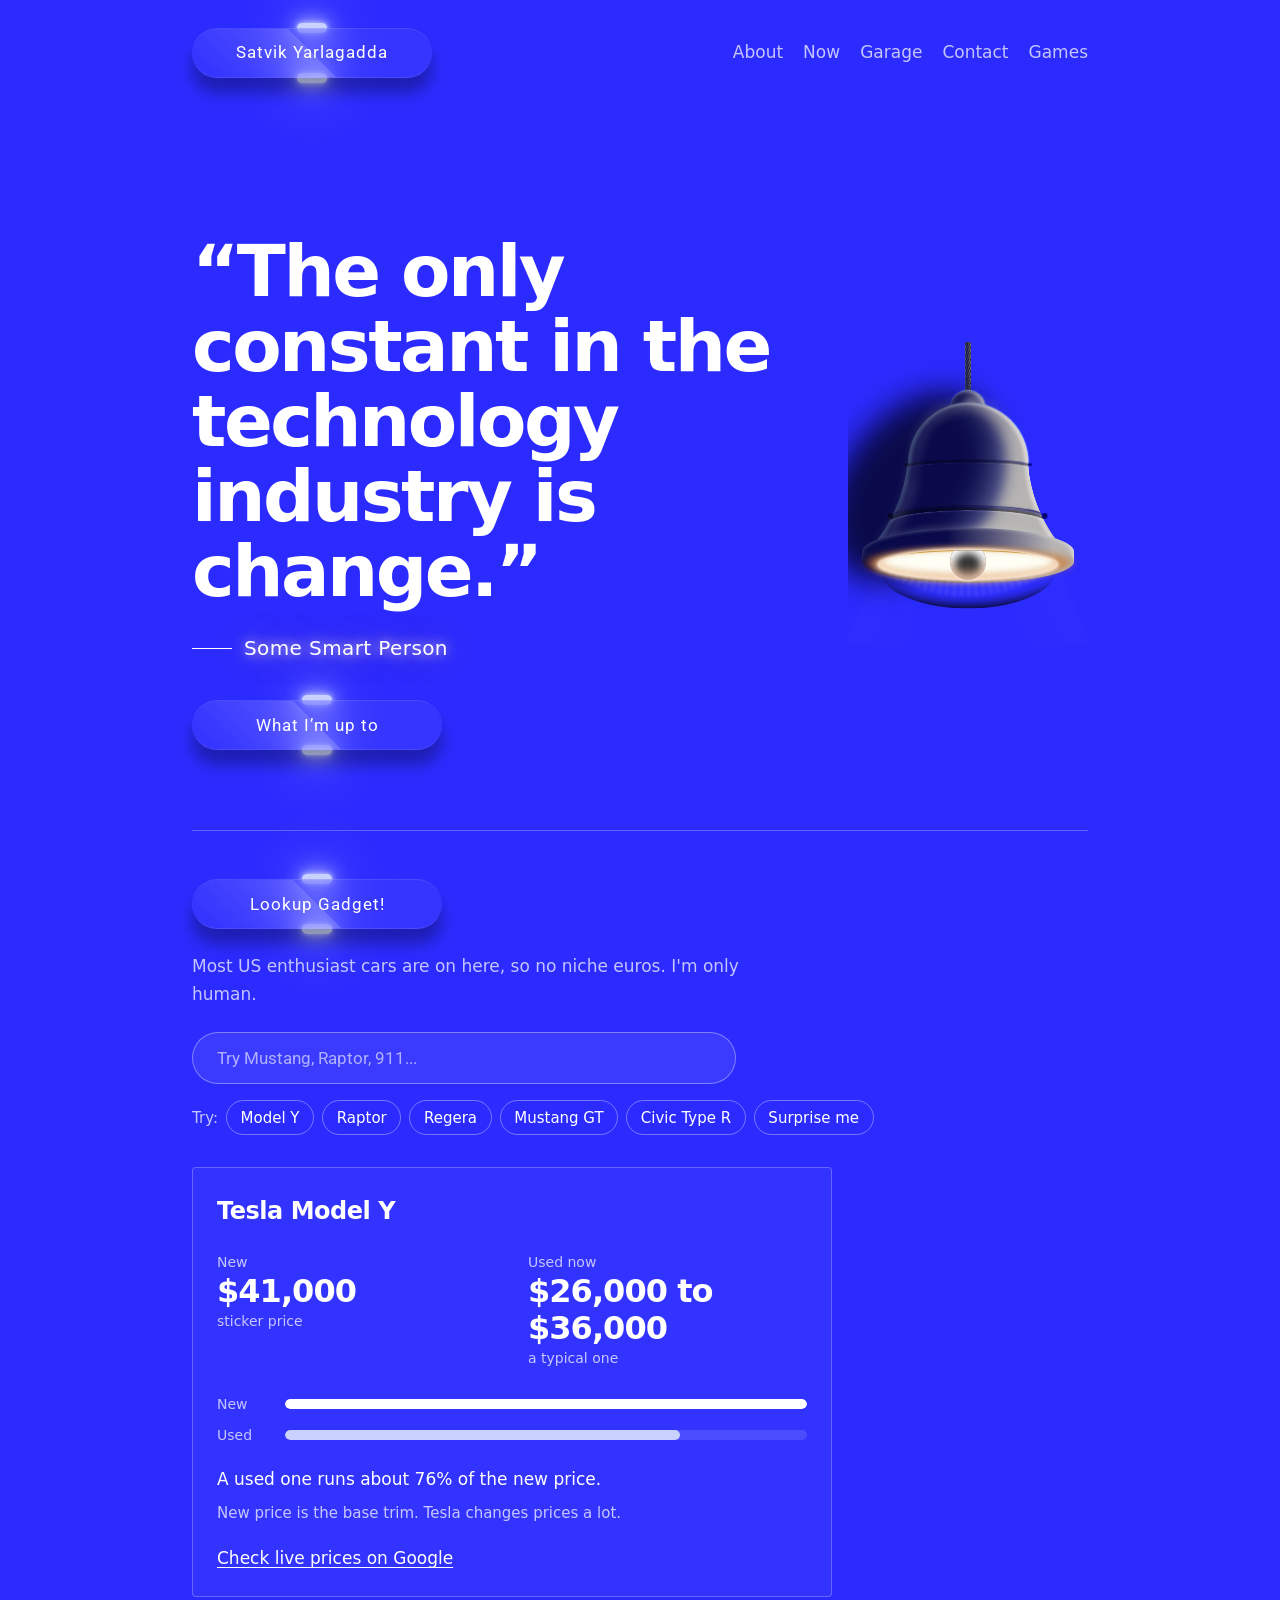
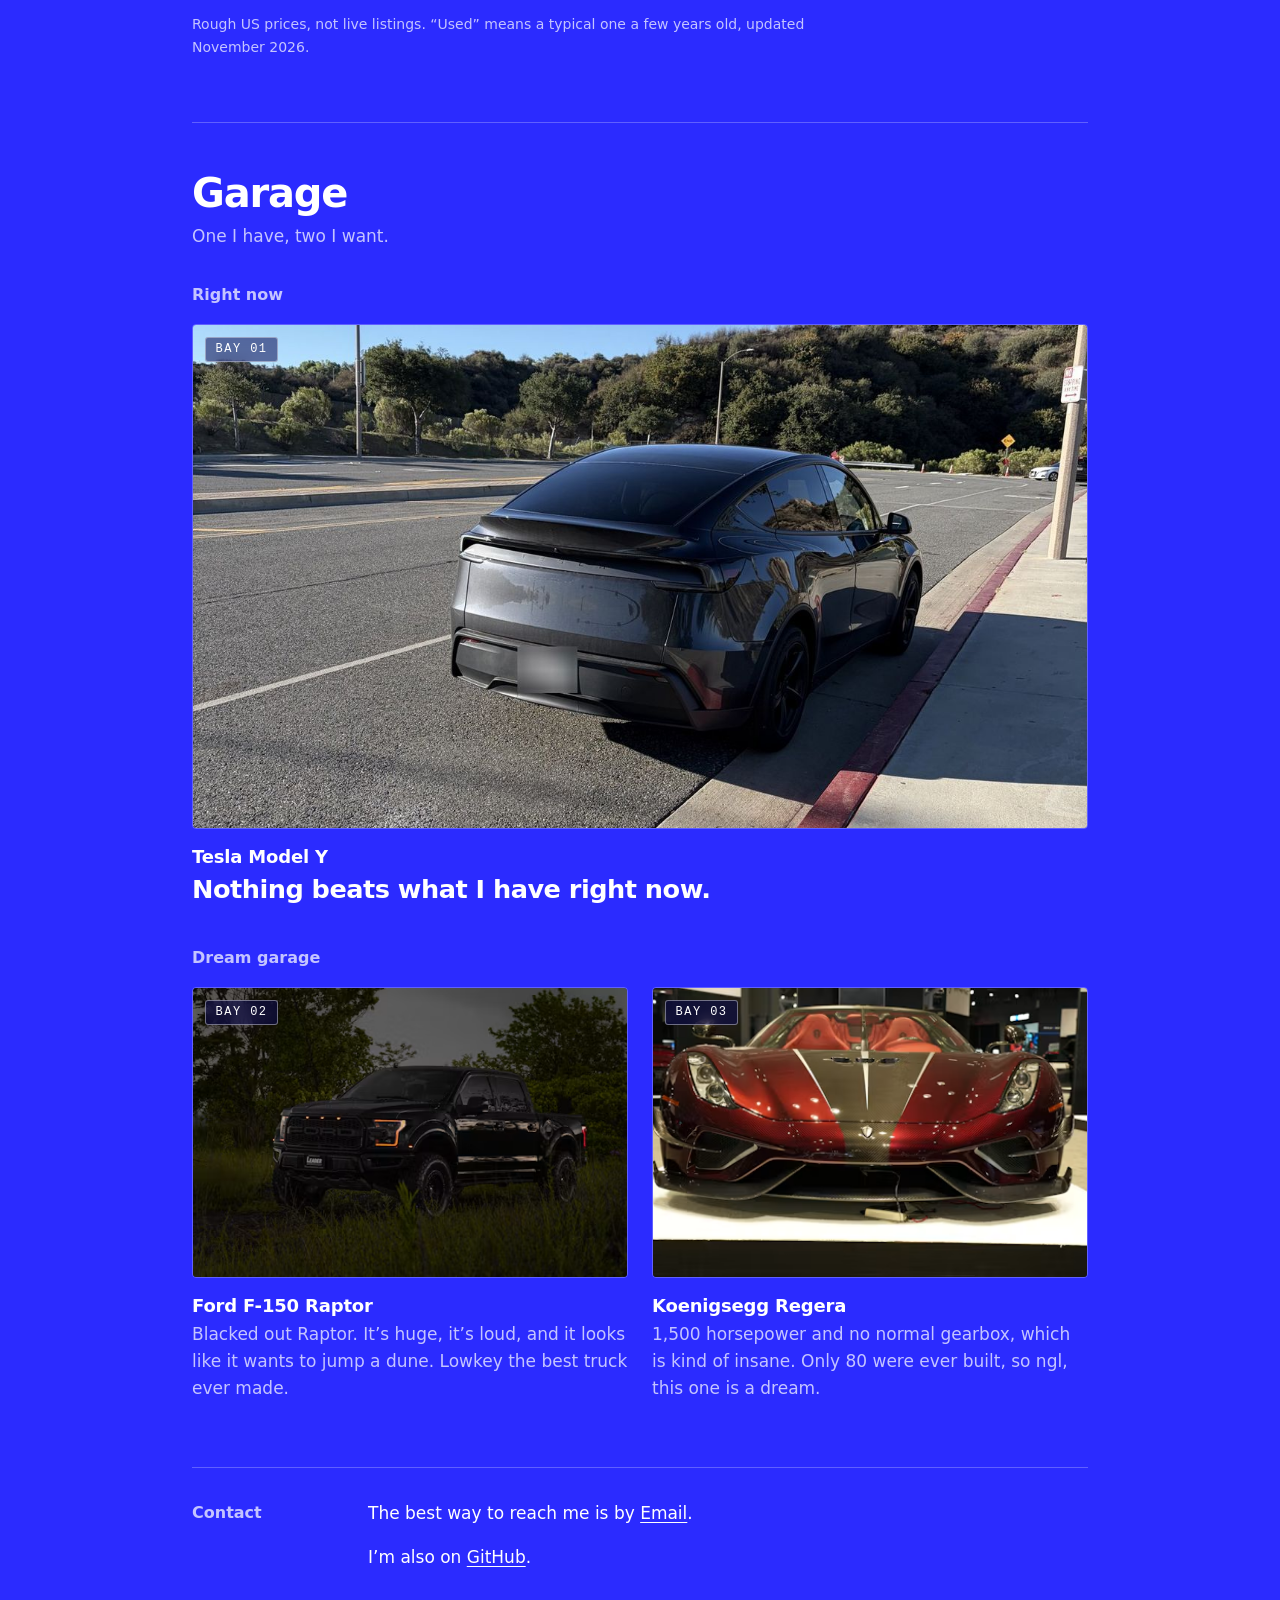
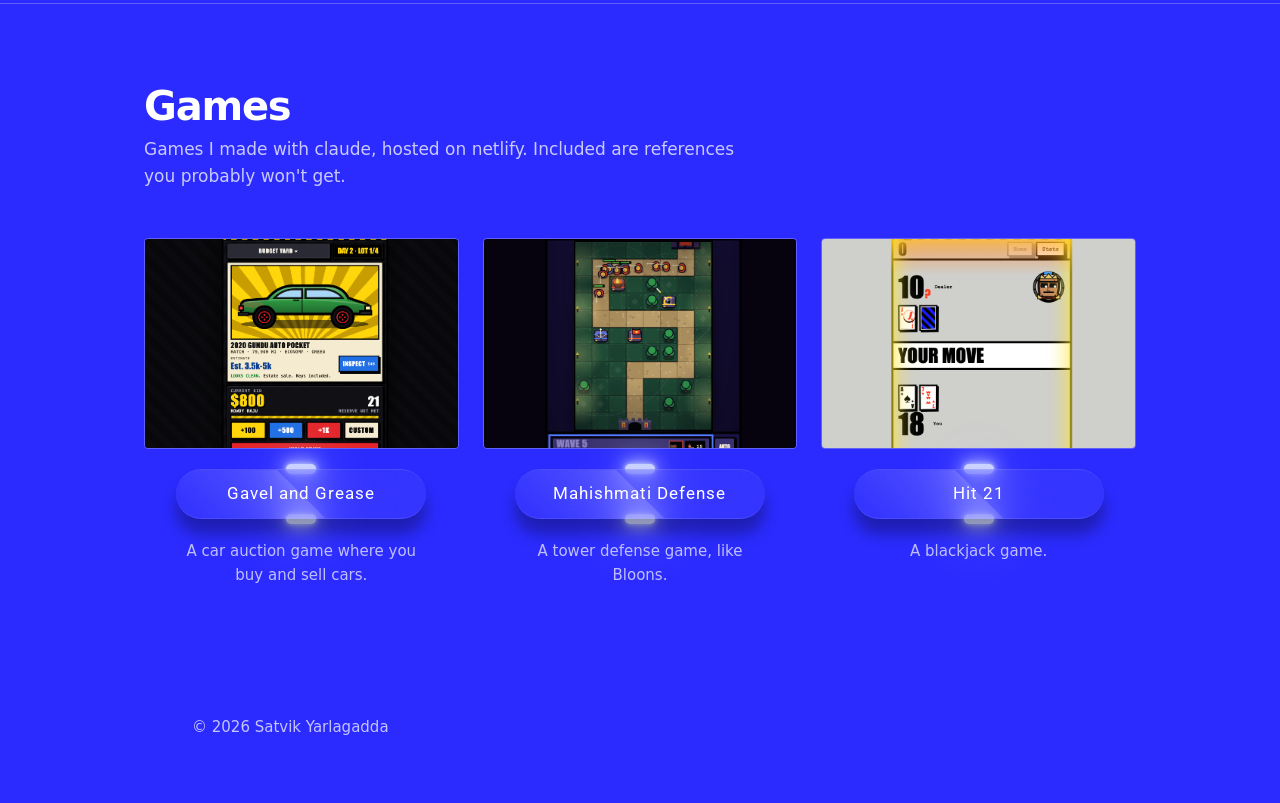
==== index.html @ c3a087cf "fix garage not showing in about page" ====
<!DOCTYPE html>
<html lang="en">
<head>
     <meta charset="UTF-8">
  <meta name="viewport" content="width=device-width, initial-scale=1">
  <meta name="theme-color" content="#2b2bff">
  <title>Satvik Yarlagadda | Games, cars, and websites</title>
  <meta name="description" content="Games, cars, and websites by Satvik Yarlagadda.">
  <link rel="canonical" href="https://saisatvik.com/">

  <link rel="icon" href="favicon.svg" type="image/svg+xml">
  <link rel="icon" href="favicon-32.png" sizes="32x32" type="image/png">
  <link rel="apple-touch-icon" href="apple-touch-icon.png">

  <meta property="og:type" content="website">
  <meta property="og:title" content="Satvik Yarlagadda">
  <meta property="og:description" content="Games, cars, and websites by Satvik Yarlagadda.">
  <meta property="og:url" content="https://saisatvik.com/">
  <meta property="og:image" content="https://saisatvik.com/og-image.png">
  <meta property="og:image:width" content="1200">
  <meta property="og:image:height" content="630">
  <meta property="og:image:alt" content="Satvik Yarlagadda. Games, cars, and websites.">
  <meta name="twitter:card" content="summary_large_image">

  <script type="application/ld+json">
  {
    "@context": "https://schema.org",
    "@type": "Person",
    "name": "Satvik Yarlagadda",
    "url": "https://saisatvik.com/",
    "sameAs": ["https://github.com/bro1557"]
  }
  </script>

  <link rel="preconnect" href="https://fonts.googleapis.com">
  <link rel="preconnect" href="https://fonts.gstatic.com" crossorigin>
  <link href="https://fonts.googleapis.com/css2?family=Roboto:wght@400&display=swap" rel="stylesheet">
  <link rel="stylesheet" href="style.css">
</head>
<body>

  <header class="top">
    <div class="btn">
      <a href="index.html">Satvik Yarlagadda</a>
    </div>
        <nav>
      <a href="about.html">About</a>
      <a href="now.html">Now</a>
      <a href="#garage">Garage</a>
      <a href="#contact">Contact</a>
      <a href="#games">Games</a>
    </nav>
  </header>

  <main>
    <section class="intro lit">
      <div class="quote">
        <h1>“The only constant in the technology industry is change.”</h1>
        <p class="by">Some Smart Person</p>
        <div class="btn"><a href="now.html">What I’m up to</a></div>
      </div>

      <div class="lamp" role="button" tabindex="0" aria-pressed="true" aria-label="Lamp. Press to turn the light on or off." title="Tap the light">
        <div class="bell-container">
          <div class="rope"></div>
          <div class="bell-top"></div>

          <div class="bell-base"></div>
          <div class="bell-base"></div>
          <div class="shadow-l1"></div>
          <div class="shadow-l2"></div>
          <div class="left-glow"></div>
          <div class="left-glow2"></div>
          <div class="r-glow"></div>
          <div class="r-glow2"></div>
          <div class="mid-ring"></div>
          <div class="mid-ring small"></div>

          <div class="glow"></div>
          <div class="glow2"></div>

          <div class="bell-buff-t"></div>
          <div class="bell-buff"></div>

          <div class="bell-btm"></div>
          <div class="bell-btm2"></div>

          <div class="bell-ring-container">
            <div class="bell-ring"></div>
            <div class="bell-rays"></div>
          </div>

          <div class="volumetric">
            <div class="vl"></div>
            <div class="vr"></div>
          </div>
        </div>
      </div>
    </section>

    <section id="price-check" class="tool">
      <div class="btn"><a>Lookup Gadget!</a></div>
      <p class="tool-lead">Most US enthusiast cars are on here, so no niche euros. I'm only human.</p>

      <div class="finder">
        <label class="sr-only" for="car-input">Search for a car</label>
        <input id="car-input" type="text" role="combobox" aria-expanded="false" aria-controls="car-list" aria-autocomplete="list" autocomplete="off" spellcheck="false" placeholder="Try Mustang, Raptor, 911...">
        <ul id="car-list" class="suggest" role="listbox" hidden></ul>
      </div>

      <div class="chips">
        <span>Try:</span>
        <button type="button" data-car="Tesla Model Y">Model Y</button>
        <button type="button" data-car="Ford F-150 Raptor">Raptor</button>
        <button type="button" data-car="Koenigsegg Regera">Regera</button>
        <button type="button" data-car="Ford Mustang GT">Mustang GT</button>
        <button type="button" data-car="Honda Civic Type R">Civic Type R</button>
        <button type="button" id="random">Surprise me</button>
      </div>

      <div id="car-result" class="result" aria-live="polite"></div>
      <p class="fine">Rough US prices, not live listings. “Used” means a typical one a few years old, updated November 2026.</p>
    </section>

    <section id="garage" class="garage">
      <h2>Garage</h2>
      <p class="lead">One I have, two I want.</p>

      <h3>Right now</h3>
      <figure class="bay hero">
        <a class="pic" href="https://www.google.com/search?q=Tesla+Model+Y" target="_blank" rel="noopener">
          <img src="images/model-y.jpg" alt="Dark gray Tesla Model Y parked on a quiet street, seen from the rear." loading="lazy">
          <span class="stall">Bay 01</span>
          <span class="look">Search it on Google</span>
        </a>
        <figcaption>
          <strong>Tesla Model Y</strong>
          <span>Nothing beats what I have right now.</span>
        </figcaption>
      </figure>

      <h3>Dream garage</h3>
      <div class="dream">
        <figure class="bay">
          <a class="pic" href="https://www.google.com/search?q=Ford+F-150+Raptor" target="_blank" rel="noopener">
            <img src="images/fr.avif" alt="Black Ford F-150 Raptor parked in a field at dusk." loading="lazy">
            <span class="stall">Bay 02</span>
            <span class="look">Search it on Google</span>
          </a>
          <figcaption>
            <strong>Ford F-150 Raptor</strong>
            <span>Blacked out Raptor. It’s huge, it’s loud, and it looks like it wants to jump a dune. Lowkey the best truck ever made.</span>
          </figcaption>
        </figure>

        <figure class="bay">
          <a class="pic" href="https://www.google.com/search?q=Koenigsegg+Regera" target="_blank" rel="noopener">
            <img src="images/kr.avif" alt="Red carbon fiber Koenigsegg Regera on a display stand." loading="lazy">
            <span class="stall">Bay 03</span>
            <span class="look">Search it on Google</span>
          </a>
          <figcaption>
            <strong>Koenigsegg Regera</strong>
            <span>1,500 horsepower and no normal gearbox, which is kind of insane. Only 80 were ever built, so ngl, this one is a dream.</span>
          </figcaption>
        </figure>
      </div>
    </section>

    <section id="contact" class="row">
      <h2>Contact</h2>
      <div class="body">
        <p>The best way to reach me is by <a href="mailto:y.saisatvik@gmail.com">Email</a>.</p>
        <p>I’m also on <a href="https://github.com/bro1557">GitHub</a>.</p>
      </div>
    </section>
  </main>

  <section id="games" class="games">
    <div class="games-inner">
      <h2>Games</h2>
      <p class="lead">Games I made with claude, hosted on netlify. Included are references you probably won't get.</p>

            <div class="game-links">
        <div class="game">
          <a class="shot" href="https://gavelandgrease.netlify.app" target="_blank" rel="noopener" tabindex="-1" aria-hidden="true">
            <img src="images/gavel.jpg" alt="" loading="lazy">
          </a>
          <div class="btn">
            <a href="https://gavelandgrease.netlify.app" target="_blank" rel="noopener">Gavel and Grease</a>
          </div>
          <p>A car auction game where you buy and sell cars.</p>
        </div>

        <div class="game">
          <a class="shot" href="https://mahishmati.netlify.app" target="_blank" rel="noopener" tabindex="-1" aria-hidden="true">
            <img src="images/mahishmati.jpg" alt="" loading="lazy">
          </a>
          <div class="btn">
            <a href="https://mahishmati.netlify.app" target="_blank" rel="noopener">Mahishmati Defense</a>
          </div>
          <p>A tower defense game, like Bloons.</p>
        </div>

        <div class="game">
          <a class="shot" href="https://hit21.netlify.app" target="_blank" rel="noopener" tabindex="-1" aria-hidden="true">
            <img src="images/hit21.jpg" alt="" loading="lazy">
          </a>
          <div class="btn">
            <a href="https://hit21.netlify.app" target="_blank" rel="noopener">Hit 21</a>
          </div>
          <p>A blackjack game.</p>
        </div>
      </div>
            </div>

  </section>

  <footer>
    <p>© 2026 Satvik Yarlagadda</p>
  </footer>

  <script src="script.js" defer></script>
</body>
</html>
---- style.css ----
:root {
  --bg: #2b2bff;
  --ink: #ffffff;
  --muted: rgba(255, 255, 255, 0.72);
  --rule: rgba(255, 255, 255, 0.25);
  --link: #ffffff;
  --glow: #c9d1ff;
  --measure: 62rem;
  --gutter: clamp(1.25rem, 5vw, 3rem);
}

*, *::before, *::after { box-sizing: border-box; }

html { scroll-behavior: smooth; }

body {
  margin: 0;
  background: var(--bg);
  color: var(--ink);
  font-family: system-ui, -apple-system, "Segoe UI", sans-serif;
  font-size: 1.0625rem;
  line-height: 1.6;
}

a {
  color: var(--link);
  text-decoration: underline;
  text-decoration-thickness: 1px;
  text-underline-offset: 0.2em;
}
a:hover { text-decoration-thickness: 3px; }
a:focus-visible {
  outline: 2px solid var(--link);
  outline-offset: 3px;
}

/* Layout: one column that sits left, not centered */
.top, main, footer {
  max-width: var(--measure);
  margin-inline: auto;
  padding-inline: var(--gutter);
}

/* Header */
.top {
  display: flex;
  justify-content: space-between;
  align-items: center;
  flex-wrap: wrap;
  gap: 1.5rem 1rem;
  padding-block: 1.75rem;
}
.top .btn { flex: none; width: 15rem; }
.top nav { display: flex; gap: 1.5rem; }
.top nav a { color: var(--muted); text-decoration: none; }
.top nav a:hover { color: var(--ink); text-decoration: underline; }
.top nav a[aria-current="page"] { color: var(--ink); }

/* Home headline */
.intro { padding-block: clamp(3rem, 12vw, 8rem) clamp(3rem, 8vw, 5rem); }
.intro h1 {
  margin: 0;
  max-width: 18ch;
  font-size: clamp(2.25rem, 7vw, 4.5rem);
  line-height: 1.04;
  letter-spacing: -0.035em;
  font-weight: 700;
}

/* Section titles sit in the left margin, content on the right */
.row {
  display: grid;
  grid-template-columns: 9rem 1fr;
  gap: 1rem 2rem;
  padding-block: 2rem;
  border-top: 1px solid var(--rule);
}
.row h2 {
  margin: 0;
  font-size: 1rem;
  font-weight: 600;
  color: var(--muted);
}
.body { max-width: 38rem; }
.body p { margin: 0 0 1em; }
.body p:last-child { margin-bottom: 0; }

/* About page */
.page { padding-block: clamp(2rem, 8vw, 5rem) 3rem; }
.page h1 {
  margin: 0 0 1.5rem;
  font-size: clamp(2rem, 5vw, 3rem);
  letter-spacing: -0.03em;
  line-height: 1.1;
}

/* Games section */
.games {
  border-top: 1px solid var(--rule);
  color: #fff;
  padding: clamp(3rem, 8vw, 5rem) var(--gutter);
}
.games-inner {
  max-width: var(--measure);
  margin-inline: auto;
}
.games h2 {
  margin: 0 0 0.5rem;
  font-size: clamp(1.75rem, 4vw, 2.5rem);
  line-height: 1.1;
  letter-spacing: -0.03em;
}
.games .lead {
  margin: 0 0 3rem;
  max-width: 38rem;
  color: rgba(255, 255, 255, 0.75);
}

.game-links {
  display: grid;
  grid-template-columns: repeat(auto-fit, minmax(min(15.5rem, 100%), 1fr));
  gap: 3rem 1.5rem;
}
.game {
  display: flex;
  flex-direction: column;
  align-items: center;
  gap: 1.25rem;
  text-align: center;
}
.game p {
  margin: 0;
  max-width: 16rem;
  font-size: 0.9375rem;
  color: rgba(255, 255, 255, 0.7);
}

/* Glass button */
.btn {
  position: relative;
  width: 100%;
  max-width: 250px;
  height: 50px;
}
.btn a {
  position: absolute;
  inset: 0;
  display: flex;
  justify-content: center;
  align-items: center;
  padding: 10px;
  background: rgba(255, 255, 255, 0.05);
  box-shadow: 0 15px 15px rgba(0, 0, 0, 0.3);
  border-top: 1px solid rgba(255, 255, 255, 0.1);
  border-bottom: 1px solid rgba(255, 255, 255, 0.1);
  border-radius: 30px;
  letter-spacing: 1px;
  text-decoration: none;
  overflow: hidden;
  color: #fff;
  font-family: "Roboto", system-ui, sans-serif;
  z-index: 1;
  transition: 0.5s;
  backdrop-filter: blur(15px);
  -webkit-backdrop-filter: blur(15px);
}
.btn:hover a,
.btn:focus-within a { letter-spacing: 3px; }

/* Shine that sweeps across */
.btn a::before {
  content: "";
  position: absolute;
  top: 0;
  left: 0;
  width: 50%;
  height: 100%;
  background: linear-gradient(to left, rgba(255, 255, 255, 0.15), transparent);
  transform: skewX(45deg) translate(0);
  transition: 0.5s;
}
.btn:hover a::before,
.btn:focus-within a::before { transform: skewX(45deg) translate(200px); }

/* Neon bars above and below */
.btn::before,
.btn::after {
  content: "";
  position: absolute;
  left: 50%;
  transform: translateX(-50%);
  width: 30px;
  height: 10px;
  border-radius: 10px;
  background: var(--glow);
  box-shadow: 0 0 5px var(--glow), 0 0 15px var(--glow),
    0 0 30px var(--glow), 0 0 60px var(--glow);
  transition: 0.5s;
  transition-delay: 0.2s;
}
.btn::before { bottom: -5px; }
.btn::after { top: -5px; }

.btn:hover::before,
.btn:focus-within::before {
  bottom: 0;
  height: 50%;
  width: 80%;
  border-radius: 30px;
}
.btn:hover::after,
.btn:focus-within::after {
  top: 0;
  height: 50%;
  width: 80%;
  border-radius: 30px;
}

footer {
  padding-block: 3rem 4rem;
  color: var(--muted);
  font-size: 0.9375rem;
}
footer p { margin: 0; }

@media (max-width: 640px) {
  .row { grid-template-columns: 1fr; gap: 0.5rem; }
}

@media (prefers-reduced-motion: reduce) {
  html { scroll-behavior: auto; }
  .btn a,
  .btn a::before,
  .btn::before,
  .btn::after { transition: none; }
}
/* About page timeline */
.lead-text {
  margin: 0 0 2.5rem;
  max-width: 38rem;
  color: var(--muted);
}

.timeline {
  list-style: none;
  margin: 0;
  padding: 0;
}
.timeline li {
  display: grid;
  grid-template-columns: 9rem 1fr;
  gap: 1rem 2rem;
  padding-block: 2rem;
  border-top: 1px solid var(--rule);
}
.timeline .year {
  font-weight: 600;
  color: var(--muted);
  font-variant-numeric: tabular-nums;
}
.timeline p { margin: 0; max-width: 38rem; }
.timeline figure { margin: 1.25rem 0 0; }
.timeline img {
  display: block;
  width: 100%;
  max-width: 34rem;
  aspect-ratio: 3 / 2;
  object-fit: cover;
  border-radius: 4px;
}

@media (max-width: 640px) {
  .timeline li { grid-template-columns: 1fr; gap: 0.5rem; }
}
/* Screen reader only */
.sr-only {
  position: absolute;
  width: 1px;
  height: 1px;
  margin: -1px;
  padding: 0;
  overflow: hidden;
  clip: rect(0 0 0 0);
  white-space: nowrap;
  border: 0;
}

/* Sticker Shock */
.tool {
  padding-block: 3rem 4rem;
  border-top: 1px solid var(--rule);
}
.tool .btn { margin-bottom: 1.5rem; }
.tool .btn a { cursor: default; }
.tool-lead {
  margin: 0 0 1.5rem;
  max-width: 38rem;
  color: var(--muted);
}

.finder { position: relative; max-width: 34rem; }
.finder input {
  width: 100%;
  height: 3.25rem;
  padding: 0 1.5rem;
  font: inherit;
  font-family: "Roboto", system-ui, sans-serif;
  color: #fff;
  background: rgba(255, 255, 255, 0.08);
  border: 1px solid rgba(255, 255, 255, 0.35);
  border-radius: 30px;
  outline: none;
  transition: border-color 0.2s, box-shadow 0.2s;
}
.finder input::placeholder { color: rgba(255, 255, 255, 0.6); }
.finder input:focus {
  border-color: #fff;
  box-shadow: 0 0 0 3px rgba(201, 209, 255, 0.35);
}

.suggest {
  position: absolute;
  z-index: 5;
  left: 0;
  right: 0;
  top: calc(100% + 0.5rem);
  margin: 0;
  padding: 0.35rem;
  list-style: none;
  background: #1a1ad6;
  border: 1px solid rgba(255, 255, 255, 0.3);
  border-radius: 18px;
  box-shadow: 0 18px 40px rgba(0, 0, 40, 0.45);
}
.suggest li {
  padding: 0.65rem 1rem;
  border-radius: 12px;
  cursor: pointer;
}
.suggest li b { font-weight: 700; }
.suggest li[aria-selected="true"],
.suggest li:hover { background: rgba(255, 255, 255, 0.14); }

.chips {
  display: flex;
  flex-wrap: wrap;
  align-items: center;
  gap: 0.5rem;
  margin: 1rem 0 2rem;
  color: var(--muted);
  font-size: 0.9375rem;
}
.chips button {
  font: inherit;
  color: #fff;
  background: transparent;
  border: 1px solid rgba(255, 255, 255, 0.35);
  border-radius: 30px;
  padding: 0.3rem 0.85rem;
  cursor: pointer;
  transition: background 0.2s, border-color 0.2s;
}
.chips button:hover {
  background: rgba(255, 255, 255, 0.14);
  border-color: #fff;
}
.chips button:focus-visible { outline: 2px solid #fff; outline-offset: 3px; }

.result {
  max-width: 40rem;
  padding: 1.5rem;
  border: 1px solid var(--rule);
  border-radius: 4px;
  background: rgba(255, 255, 255, 0.04);
}
.result h3 {
  margin: 0 0 1.25rem;
  font-size: clamp(1.25rem, 3vw, 1.5rem);
  letter-spacing: -0.02em;
}
.result p { margin: 0 0 0.5rem; }
.result .note { color: var(--muted); font-size: 0.9375rem; }
.result .live { display: inline-block; margin-top: 0.75rem; }

.prices {
  display: grid;
  grid-template-columns: 1fr 1fr;
  gap: 1rem 2rem;
  margin-bottom: 1.5rem;
}
.price .label,
.price .sub { font-size: 0.875rem; color: var(--muted); }
.price .num {
  font-size: clamp(1.4rem, 4.5vw, 2rem);
  font-weight: 700;
  letter-spacing: -0.03em;
  line-height: 1.15;
  font-variant-numeric: tabular-nums;
}

.bars { display: grid; gap: 0.5rem; margin-bottom: 1.25rem; }
.bar {
  display: grid;
  grid-template-columns: 3.5rem 1fr;
  align-items: center;
  gap: 0.75rem;
  font-size: 0.875rem;
  color: var(--muted);
}
.bar .track {
  display: block;
  height: 10px;
  background: rgba(255, 255, 255, 0.12);
  border-radius: 10px;
  overflow: hidden;
}
.bar .fill {
  display: block;
  height: 100%;
  width: 0;
  background: #fff;
  border-radius: 10px;
  transition: width 0.6s cubic-bezier(0.2, 0.7, 0.2, 1);
}
.bar.used .fill { background: var(--glow); }

.fine {
  max-width: 40rem;
  margin: 1rem 0 0;
  font-size: 0.875rem;
  color: var(--muted);
}

/* Garage */
.garage {
  padding-block: 3rem 4rem;
  border-top: 1px solid var(--rule);
}
.garage h2 {
  margin: 0 0 0.5rem;
  font-size: clamp(1.75rem, 4vw, 2.5rem);
  line-height: 1.1;
  letter-spacing: -0.03em;
}
.garage .lead { margin: 0 0 2rem; color: var(--muted); }
.garage h3 {
  margin: 2.5rem 0 1rem;
  font-size: 1rem;
  font-weight: 600;
  color: var(--muted);
}
.garage .lead + h3 { margin-top: 0; }

.bay { margin: 0; }
.bay .pic {
  position: relative;
  display: block;
  overflow: hidden;
  border: 1px solid rgba(255, 255, 255, 0.25);
  border-radius: 4px;
  text-decoration: none;
  transition: border-color 0.4s, box-shadow 0.4s;
}
.bay img {
  display: block;
  width: 100%;
  aspect-ratio: 3 / 2;
  object-fit: cover;
  transition: transform 0.8s cubic-bezier(0.2, 0.7, 0.2, 1), filter 0.8s;
}
.bay.hero img { aspect-ratio: 16 / 9; object-position: 50% 60%; }

.stall {
  position: absolute;
  top: 0.75rem;
  left: 0.75rem;
  padding: 0.2rem 0.6rem;
  font: 500 0.75rem/1.4 ui-monospace, "SF Mono", Menlo, monospace;
  letter-spacing: 0.12em;
  text-transform: uppercase;
  color: #fff;
  background: rgba(10, 10, 80, 0.55);
  border: 1px solid rgba(255, 255, 255, 0.4);
  border-radius: 3px;
  backdrop-filter: blur(6px);
  -webkit-backdrop-filter: blur(6px);
}
.look {
  position: absolute;
  left: 0;
  right: 0;
  bottom: 0;
  padding: 1.5rem 1rem 0.85rem;
  text-align: center;
  font-size: 0.9375rem;
  color: #fff;
  background: linear-gradient(to top, rgba(10, 10, 90, 0.9), rgba(10, 10, 90, 0));
  transform: translateY(100%);
  transition: transform 0.4s cubic-bezier(0.2, 0.7, 0.2, 1);
}
.bay .pic:hover,
.bay .pic:focus-visible {
  border-color: var(--glow);
  box-shadow: 0 0 0 1px var(--glow), 0 0 40px rgba(201, 209, 255, 0.4);
}
.bay .pic:hover img,
.bay .pic:focus-visible img {
  transform: scale(1.06);
  filter: saturate(1.15) brightness(1.05);
}
.bay .pic:hover .look,
.bay .pic:focus-visible .look { transform: translateY(0); }
@media (hover: none) { .look { transform: none; } }

.bay figcaption { margin-top: 0.9rem; max-width: 34rem; }
.bay figcaption strong {
  display: block;
  font-size: 1.125rem;
  letter-spacing: -0.01em;
}
.bay figcaption span { color: var(--muted); }
.bay.hero figcaption span {
  display: block;
  margin-top: 0.15rem;
  font-size: clamp(1.15rem, 2.8vw, 1.6rem);
  font-weight: 600;
  letter-spacing: -0.02em;
  line-height: 1.2;
  color: #fff;
}

.dream {
  display: grid;
  grid-template-columns: repeat(auto-fit, minmax(min(18rem, 100%), 1fr));
  gap: 2.5rem 1.5rem;
}

@media (max-width: 480px) {
  .prices { grid-template-columns: 1fr; }
}

@media (prefers-reduced-motion: reduce) {
  .bar .fill,
  .bay img,
  .look,
  .bay .pic { transition: none; }
}
/* Quote and lamp */
.intro {
  display: grid;
  grid-template-columns: minmax(0, 1fr) auto;
  align-items: center;
  gap: 2rem;
}
.quote { min-width: 0; }

/* "Some Smart Person" is dim when the lamp is off, bright when it's on */
.by {
  display: flex;
  align-items: center;
  gap: 0.75rem;
  margin: 1.5rem 0 0;
  font-size: clamp(1rem, 2vw, 1.25rem);
  letter-spacing: 0.02em;
  color: #fff;
  opacity: 0.22;
  transition: opacity 0.5s, text-shadow 0.5s;
}
.by::before {
  content: "";
  width: 2.5rem;
  height: 1px;
  background: currentColor;
}
.intro.lit .by {
  opacity: 1;
  text-shadow: 0 0 12px rgba(255, 233, 212, 0.9), 0 0 32px rgba(255, 190, 120, 0.5);
}

/* The lamp. Sized with em units, so changing --_size scales the whole thing. */
.lamp {
  --_size: clamp(150px, 26vw, 300px);
  --base-clr: #b7b5b4;
  --degofrot: 1;
  --navy: #0a0a4a;
  position: relative;
  width: 80em;
  height: 100em;
  overflow: hidden;
  font-size: calc(var(--_size) * 0.01);
  cursor: pointer;
  -webkit-tap-highlight-color: transparent;
}
.lamp:focus-visible { outline: 2px solid #fff; outline-offset: 4px; }

.lamp *,
.lamp *::before,
.lamp *::after {
  transition: filter 0.4s ease-in-out, box-shadow 0.4s ease-in-out,
    opacity 0.4s ease-in-out, color 0.4s ease-in-out,
    background 0.4s ease-in-out, text-shadow 0.4s ease-in-out;
}

.lamp .bell-container,
.lamp .bell-container * {
  position: absolute;
  left: 0;
  right: 0;
  top: 0;
  bottom: 0;
  margin: auto;
}
.lamp .bell-container {
  width: 80em;
  height: 80em;
  transform-origin: 50% -10em;
  animation: 5s ease-in-out infinite lamp-swing;
}
@keyframes lamp-swing {
  0% { rotate: calc(1deg * var(--degofrot)); }
  50% { rotate: calc(-1deg * var(--degofrot)); }
  100% { rotate: calc(1deg * var(--degofrot)); }
}

.lamp .rope {
  height: 60em;
  width: 2em;
  translate: 0 -52%;
  background: linear-gradient(90deg, #2d54744d 0%, #0a0a4abb 30%, transparent 100%),
    repeating-linear-gradient(-70deg, #252525, #888 2%, #3a3a3a 3%);
}

.lamp .bell-top {
  width: 14%;
  height: 14%;
  border-radius: 50%;
  translate: 0 -28em;
  background: var(--base-clr);
  box-shadow: inset -1em -0.5em 2em 0.5em #fff,
    inset 1em -1em 2em 3em var(--navy), 0 -0.1em 0.4em 0.3em #c6eaffa8;
}

.lamp .bell-base {
  width: 50%;
  height: 50%;
  border-radius: 50%;
  translate: 0 -24%;
  background: var(--base-clr);
  box-shadow: 0 -0.1em 0.4em 0.2em #c6eaffa8;
}
.lamp .bell-base:before {
  content: "";
  background-image: radial-gradient(circle at -80% -12%, transparent 50em, var(--base-clr) 50em);
  position: absolute;
  translate: -18em 20em;
  width: 100%;
  height: 80%;
}
.lamp .bell-base:after {
  content: "";
  background-image: radial-gradient(circle at -80% -12%, transparent 50.1em, #cacaca 50.3em, var(--base-clr) 50.5em);
  position: absolute;
  translate: 18em 20em;
  width: 100%;
  height: 80%;
  transform: rotateY(180deg);
}
.lamp .bell-base:nth-child(2) {
  filter: brightness(3) blur(1em);
  scale: 0.74 0.84;
  translate: 0em -11em;
}

.lamp .shadow-l1 {
  width: 30em;
  height: 42em;
  border-radius: 50%;
  rotate: 12deg;
  translate: -3em -6em;
  filter: blur(2em);
  background: #5a5f94;
}
.lamp .shadow-l2 {
  width: 130%;
  height: 90%;
  filter: blur(5em);
  translate: -6em 9em;
}
.lamp .shadow-l2::before {
  display: block;
  content: "";
  width: 68%;
  height: 64%;
  border-radius: 50%;
  rotate: -54deg;
  translate: -8em 2em;
  scale: 1;
  background: var(--navy);
}

.lamp .glow {
  width: 100%;
  height: 100%;
  filter: brightness(2) blur(2em);
}
.lamp .glow::before {
  clip-path: polygon(
    9% 83%, 12% 79%, 15% 74%, 18% 68%, 20% 62%, 22% 56%, 23% 50%, 24% 43%,
    25% 38%, 25% 34%, 26% 29%, 26% 26%, 27% 22%, 29% 19%, 30% 15%, 32% 13%,
    34% 10%, 37% 7%, 41% 5%, 44% 4%, 47% 3%, 51% 3%, 55% 3%, 58% 5%,
    62% 6%, 73% 29%, 72% 25%, 70% 20%, 67% 16%, 63% 12%, 60% 9%, 58% 8%,
    55% 7%, 52% 6%, 48% 6%, 44% 8%, 41% 9%, 37% 12%, 36% 14%, 33% 16%,
    31% 20%, 30% 23%, 29% 26%, 28% 31%, 27% 36%, 27% 39%, 26% 44%, 26% 48%,
    26% 52%, 25% 56%, 23% 61%, 22% 65%, 21% 69%, 19% 72%, 17% 75%, 15% 78%,
    13% 81%
  );
  width: 100%;
  height: 80%;
  translate: 0 6em;
  scale: 0.94 0.94;
  background: #fff3;
  display: block;
  content: "";
}
.lamp .glow2 {
  width: 100%;
  height: 100%;
  filter: brightness(1) blur(0.3em);
  opacity: 0.1;
}
.lamp .glow2::before {
  clip-path: polygon(
    9.21% 83%, 12.28% 79%, 15.35% 74%, 18.41% 68%, 20.46% 62%, 22.51% 56%,
    23.53% 50%, 24.55% 43%, 25.58% 34%, 26.6% 29%, 27.62% 22%, 29.16% 18.5%,
    30.95% 15.75%, 32.74% 13%, 34.78% 10%, 37.85% 7%, 41.94% 5%, 45.01% 4%,
    48.08% 3%, 52.17% 3%, 56.27% 3%, 64.01% 6.36%, 55.75% 4.5%, 47.83% 4.75%,
    42.84% 5.88%, 39.51% 7.88%, 36.45% 10.38%, 33.38% 14.88%, 30.69% 19%,
    29.67% 22.5%, 28.8% 26.72%, 28.21% 31.36%, 26.92% 38.44%, 26.57% 43.67%,
    25.51% 48.34%, 25% 54.34%, 23.4% 60.69%, 21.23% 65.38%, 18.41% 71.5%,
    16.88% 74.75%, 12.28% 80.5%
  );
  width: 100%;
  height: 84%;
  translate: -1em 8.4em;
  scale: 1;
  background: #fff3;
  display: block;
  content: "";
}

.lamp .left-glow {
  --lgc: #5d819666;
  width: 50%;
  height: 50%;
  border-radius: 50%;
  translate: 0 -24%;
  background: transparent;
  box-shadow: inset 1em 0em 1em 0.2em var(--lgc);
  clip-path: polygon(0 0, 100% 0, 100% 50%, 0 50%);
}
.lamp .left-glow2 {
  --lgc2: #5d819666;
  width: 49%;
  height: 50%;
  background-image: radial-gradient(circle at -80% -12%, transparent 50em, var(--lgc2) 50.3em, transparent 52em);
  position: absolute;
  translate: -19em 10.35em;
  clip-path: polygon(0 0, 100% 0, 100% 78%, 0 78%);
}
.lamp .r-glow {
  --lgc: #fffaf680;
  width: 50%;
  height: 50%;
  border-radius: 50%;
  translate: 0 -24%;
  background: transparent;
  box-shadow: inset 1em 0em 1em 0.2em var(--lgc);
  clip-path: polygon(0 0, 100% 0, 100% 50%, 0 50%);
  transform: rotateY(180deg);
}
.lamp .r-glow2 {
  --lgc2: #fffaf680;
  width: 49%;
  height: 50%;
  background-image: radial-gradient(circle at -80% -12%, transparent 50em, var(--lgc2) 50.3em, transparent 52em);
  position: absolute;
  translate: 18.2em 10.35em;
  clip-path: polygon(0 0, 100% 0, 100% 78%, 0 78%);
  transform: rotateY(180deg) rotateZ(-2deg);
}

.lamp .mid-ring {
  width: 64%;
  height: 10%;
  border-radius: 50%;
  translate: -0.1em 10em;
  box-shadow: inset -0.3em 1.3em 0.4em -1em #fff5,
    -0.2em -1.2em 0.4em -0.4em #505050, -0.1em -1.8em 0.4em -0.4em #fff5,
    0 -2.5em 0.4em -1em var(--navy);
  mix-blend-mode: hard-light;
  filter: brightness(0.8);
}
.lamp .mid-ring.small {
  translate: 0.04em -8em;
  scale: 0.8 0.5;
}
.lamp .mid-ring::before,
.lamp .mid-ring::after {
  content: "";
  display: block;
  background: var(--navy);
  width: 2em;
  height: 2em;
  top: 10%;
  border-radius: 50%;
  position: absolute;
}
.lamp .mid-ring::after { right: -2%; }
.lamp .mid-ring::before { left: -2%; }

.lamp .bell-buff-t {
  background: #fff2;
  width: 72%;
  height: 12%;
  border-radius: 50%;
  translate: 0 16em;
  filter: blur(1em);
}
.lamp .bell-buff {
  background: linear-gradient(90deg, var(--navy) 40%, var(--base-clr) 90%);
  width: 88%;
  height: 20%;
  border-radius: 50% 50% 50% 50% / 50% 50% 30% 30%;
  translate: 0 20em;
  box-shadow: inset 1em 0 2em -1em #5d819666, inset -1em 0 2em -1em #fff;
}
.lamp .bell-btm {
  width: 88%;
  height: 18%;
  border-radius: 50%;
  translate: 0 23em;
  background: linear-gradient(90deg, var(--navy) 40%, var(--base-clr) 90%);
}
.lamp .bell-btm2 {
  width: 74%;
  height: 12%;
  border-radius: 50%;
  translate: 0 24em;
  background: #fffff6;
  box-shadow: 0 0 1em 0.6em #ffe9d4, -0.8em 0.2em 2em 1em #cca37f,
    -5.4em -0.6em 3em -1em #ce6e1abb, 6em -0.6em 3em -1em #ce6e1abb,
    inset 0em 30.3em 0.3em -30em #c7962d, inset 0 -2em 2em -2em #ffe9d4,
    inset 0em -1em 2em 1em #ce6e1a66;
  filter: brightness(1);
}
.lamp .off .bell-btm2 { filter: brightness(0.02); }

.lamp .bell-ring-container {
  width: 74%;
  height: 24%;
  border-radius: 50% 50% 50% 50% / 25% 25% 0% 0%;
  translate: 0 29.2em;
  overflow: hidden;
}
.lamp .bell-ring {
  width: 12em;
  height: 12em;
  background: #fff;
  border-radius: 50%;
  translate: 0 -6em;
  box-shadow: 0 0.8em 1em -0.3em #f8e1d0, inset 0 -6em 4em -4em #e3b695,
    inset 0 1em 3em 1em #fff4, inset 0 2em 3em 1em #fff,
    inset 0 100em 0 100em #2c2c2c;
}
.lamp .off .bell-ring {
  background: var(--navy);
  box-shadow: 0 0.8em 1em -0.3em #f8e1d000, inset 0 -6em 4em -4em #e3b69500,
    inset 0 1em 3em 1em #fff0, inset 0 -2em 3em 1em #fff2,
    inset 0 100em 0 100em var(--navy);
}

.lamp .bell-rays {
  mix-blend-mode: soft-light;
  box-shadow: inset 0 -21em 4em -20em #000;
  width: 100%;
  height: 140%;
  translate: 0 -4em;
  border-radius: 50%;
}
.lamp .bell-rays::before {
  content: "";
  display: block;
  width: 100em;
  height: 100em;
  transform-origin: 50% 50%;
  position: absolute;
  left: -21em;
  top: -77em;
  border-radius: 100%;
  filter: blur(0.6em);
  background: repeating-conic-gradient(at 50% 50%, #fff2 0%, transparent 0.6%, #fff2 0.8%);
  animation: lamp-rays 1s linear infinite;
}
.lamp .off .bell-rays { opacity: 0; }
@keyframes lamp-rays {
  0% { rotate: 0deg; }
  100% { rotate: 5.76deg; }
}

.lamp .volumetric {
  width: 98%;
  height: 224%;
  translate: 0 124em;
  opacity: 0.2;
}
.lamp .volumetric .vl {
  width: 100%;
  height: 100%;
  transform-origin: 50% 20em;
  rotate: 22deg;
  box-shadow: inset 40em 0 20em -20em #fff1;
}
.lamp .volumetric .vr {
  width: 100%;
  height: 100%;
  transform-origin: 50% 20em;
  rotate: -22deg;
  box-shadow: inset -40em 0 20em -20em #fff1;
}
.lamp .off .volumetric { opacity: 0; }

/* Phones: stack the lamp above the quote and shrink it */
@media (max-width: 760px) {
  .intro { grid-template-columns: 1fr; gap: 1rem; }
  .lamp { --_size: 140px; order: -1; }
}

@media (prefers-reduced-motion: reduce) {
  .lamp .bell-container,
  .lamp .bell-rays::before { animation: none; }
  .by { transition: none; }
}
/* Game screenshots */
.game .shot {
  display: block;
  width: 100%;
  overflow: hidden;
  border: 1px solid rgba(255, 255, 255, 0.25);
  border-radius: 4px;
  transition: border-color 0.4s, box-shadow 0.4s;
}
.game .shot img {
  display: block;
  width: 100%;
  aspect-ratio: 3 / 2;
  object-fit: cover;
  transition: transform 0.8s cubic-bezier(0.2, 0.7, 0.2, 1);
}
.game .shot:hover {
  border-color: var(--glow);
  box-shadow: 0 0 0 1px var(--glow), 0 0 30px rgba(201, 209, 255, 0.35);
}
.game .shot:hover img { transform: scale(1.05); }

@media (prefers-reduced-motion: reduce) {
  .game .shot,
  .game .shot img { transition: none; }
}
/* Button under the quote */
.quote .btn { margin-top: 2.25rem; }

/* Now page timeline */
.log {
  list-style: none;
  margin: 2.5rem 0 0;
  padding: 0;
  position: relative;
}
.log::before {
  content: "";
  position: absolute;
  left: calc(0.55rem - 1px);
  top: 0.75rem;
  bottom: 0;
  width: 2px;
  background: linear-gradient(to bottom, #ffe9d4, rgba(255, 255, 255, 0.35) 25%, rgba(255, 255, 255, 0.12));
}
.log li {
  position: relative;
  padding: 0 0 2.75rem 2.75rem;
}
.log li::before {
  content: "";
  position: absolute;
  left: 0;
  top: 0.45rem;
  width: 1.1rem;
  height: 1.1rem;
  border-radius: 50%;
  background: var(--bg);
  border: 2px solid rgba(255, 255, 255, 0.7);
}
.log li.now::before {
  background: #fff7e8;
  border-color: #ffe9d4;
  box-shadow: 0 0 0 4px rgba(255, 233, 212, 0.18),
    0 0 14px 4px rgba(255, 200, 140, 0.7),
    0 0 36px 10px rgba(255, 190, 120, 0.35);
  animation: breathe 3s ease-in-out infinite;
}
@keyframes breathe {
  0%, 100% {
    box-shadow: 0 0 0 4px rgba(255, 233, 212, 0.18),
      0 0 14px 4px rgba(255, 200, 140, 0.7),
      0 0 36px 10px rgba(255, 190, 120, 0.35);
  }
  50% {
    box-shadow: 0 0 0 6px rgba(255, 233, 212, 0.12),
      0 0 20px 6px rgba(255, 200, 140, 0.9),
      0 0 48px 14px rgba(255, 190, 120, 0.45);
  }
}

.log .when {
  display: inline-block;
  margin-bottom: 0.35rem;
  font: 500 0.75rem/1.4 ui-monospace, "SF Mono", Menlo, monospace;
  letter-spacing: 0.12em;
  text-transform: uppercase;
  color: var(--muted);
}
.log li.now .when { color: #ffe9d4; }
.log h2 {
  margin: 0 0 0.25rem;
  font-size: 1.25rem;
  letter-spacing: -0.01em;
}
.log p {
  margin: 0;
  max-width: 34rem;
  color: var(--muted);
}
.log li.now p { color: #fff; }

/* Entries fade in as you scroll (added by script.js) */
.log li.reveal {
  opacity: 0;
  translate: 0 14px;
  transition: opacity 0.6s ease, translate 0.6s ease;
}
.log li.reveal.seen {
  opacity: 1;
  translate: 0 0;
}

@media (prefers-reduced-motion: reduce) {
  .log li.now::before { animation: none; }
  .log li.reveal { transition: none; }
}
.top nav { flex-wrap: wrap; gap: 0.5rem 1.25rem; }
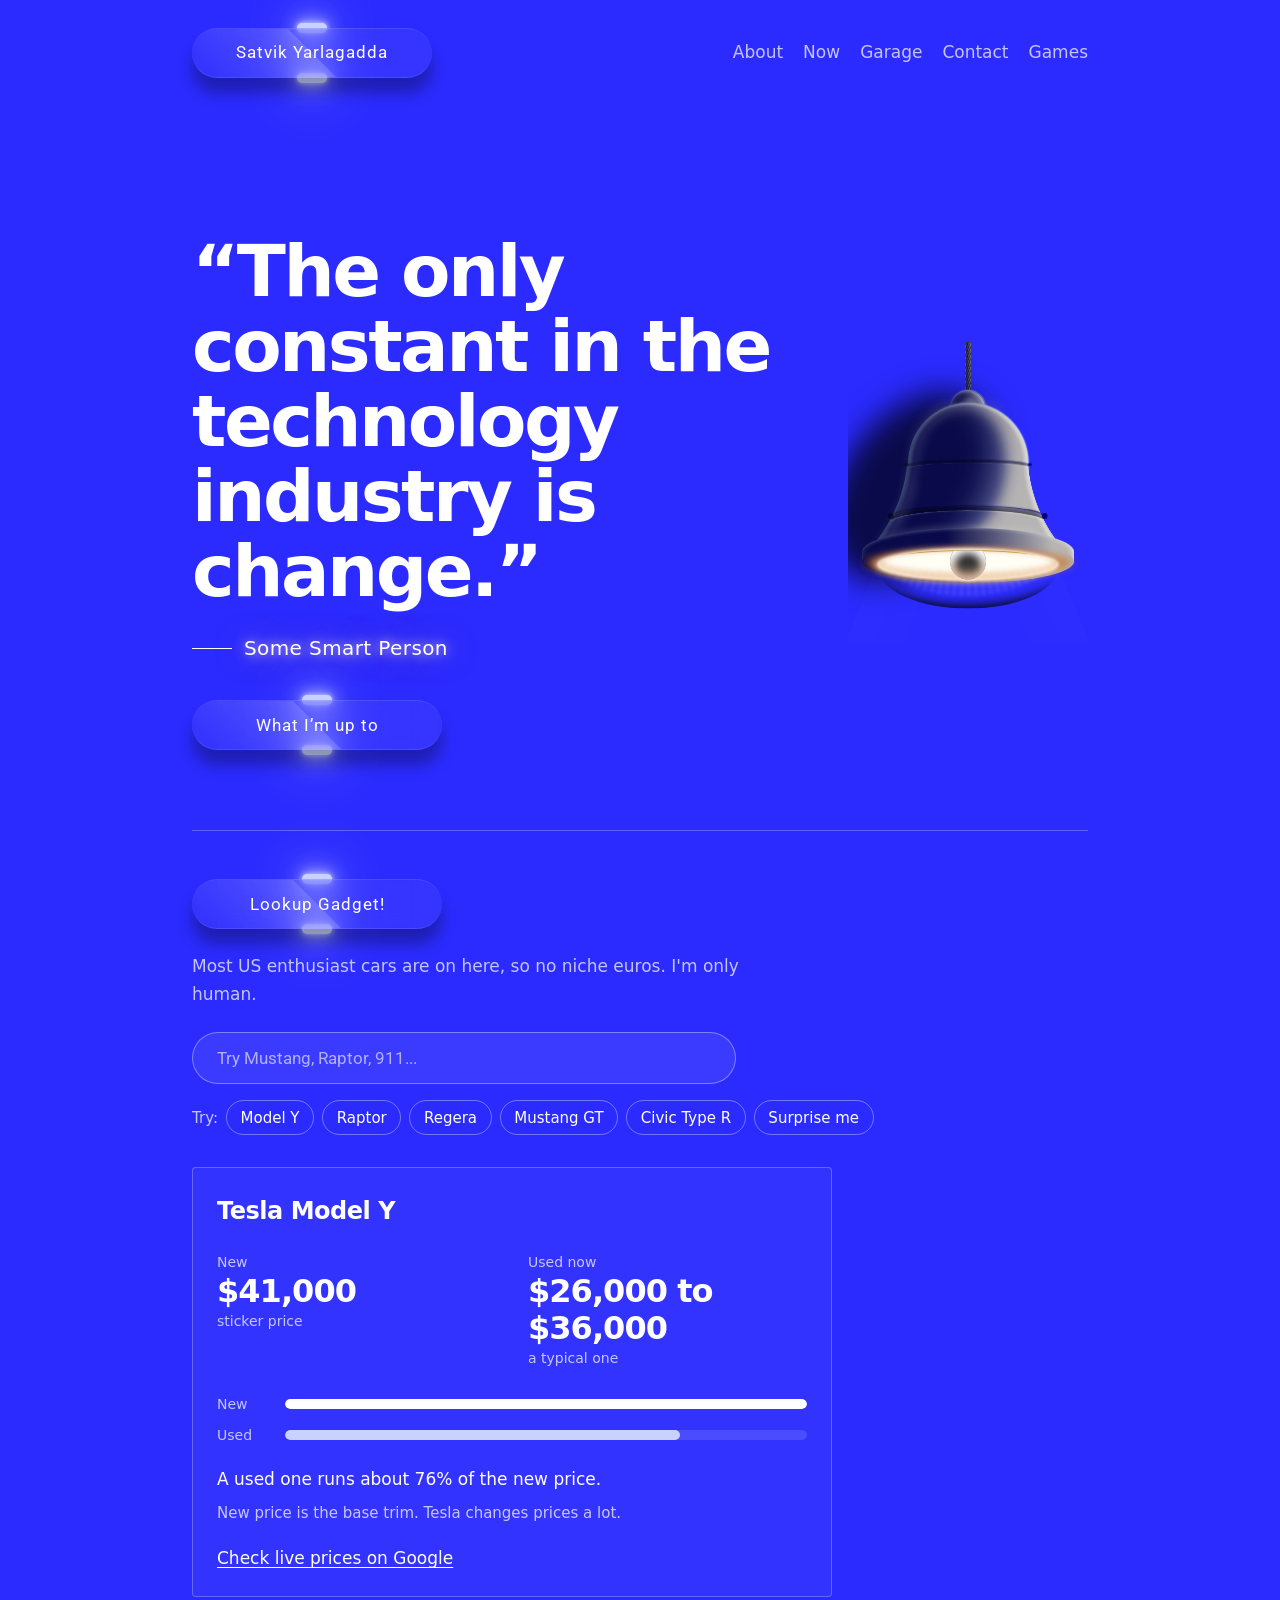
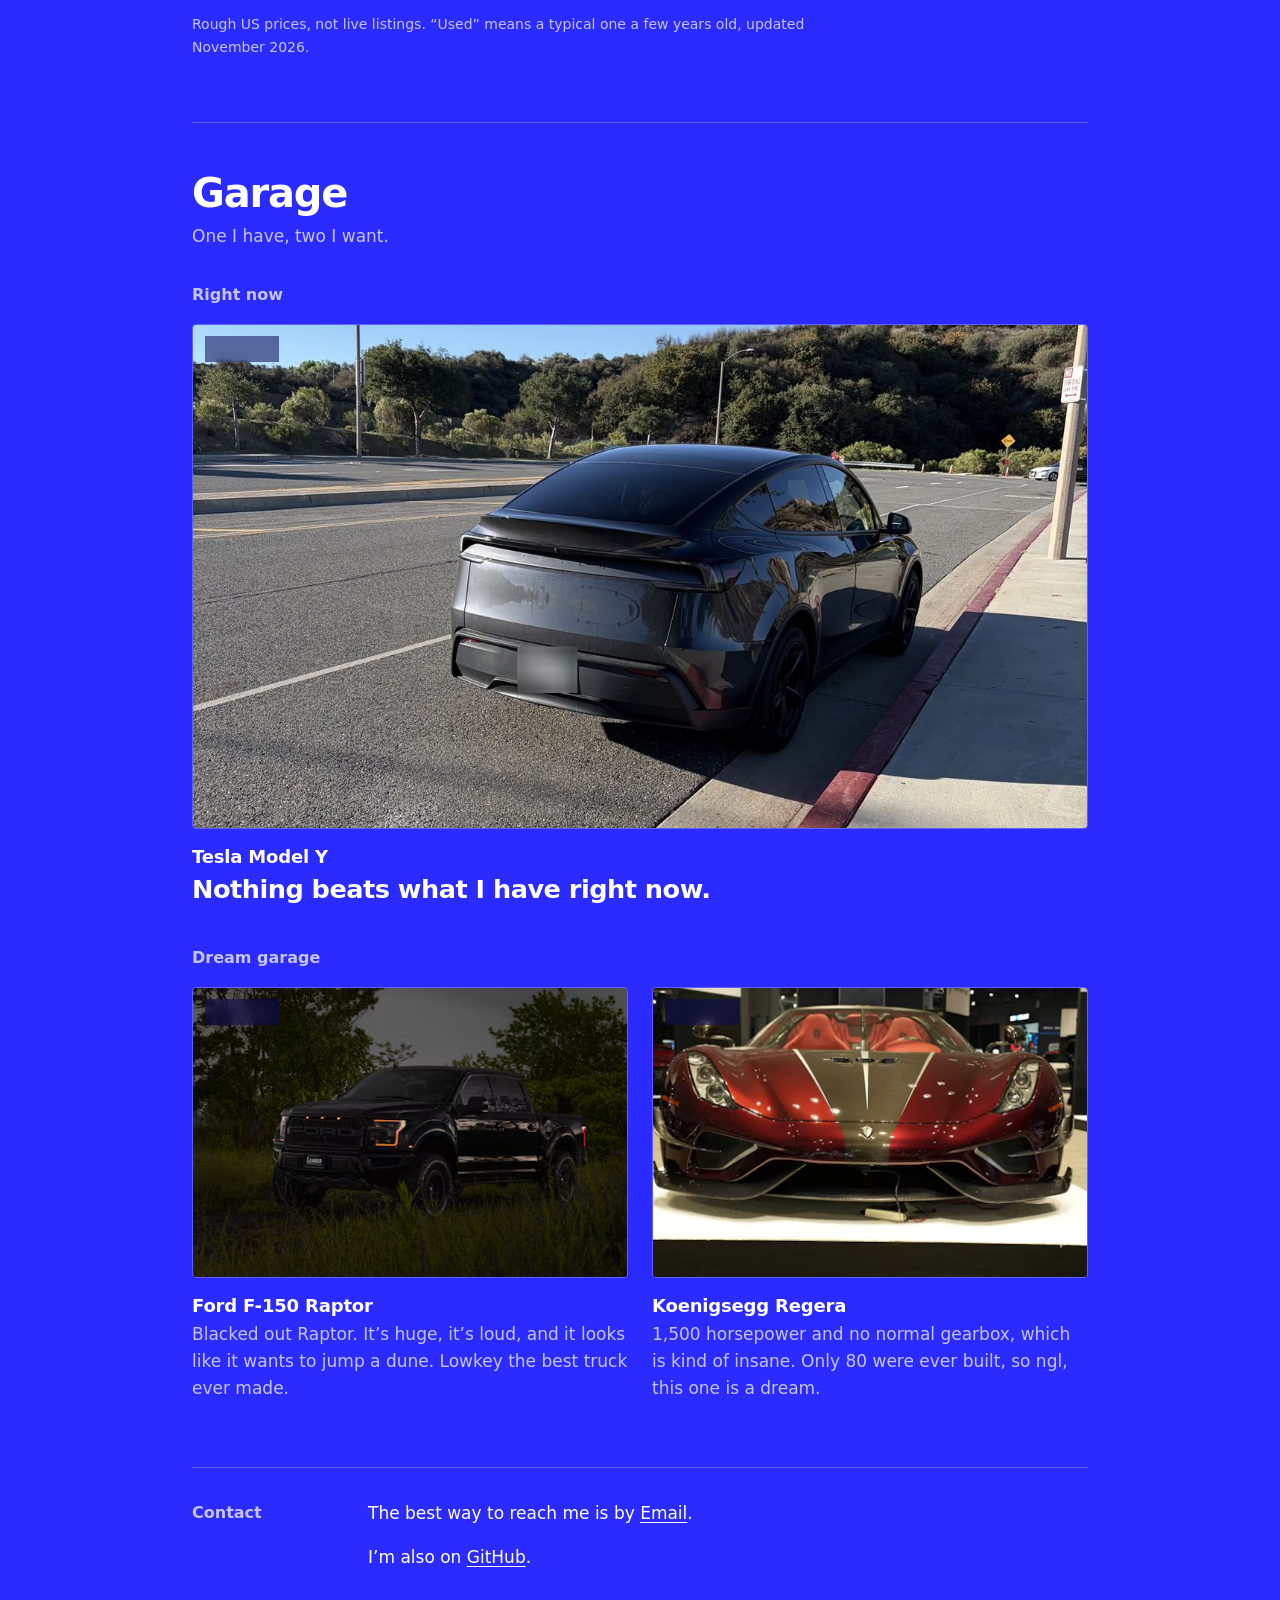
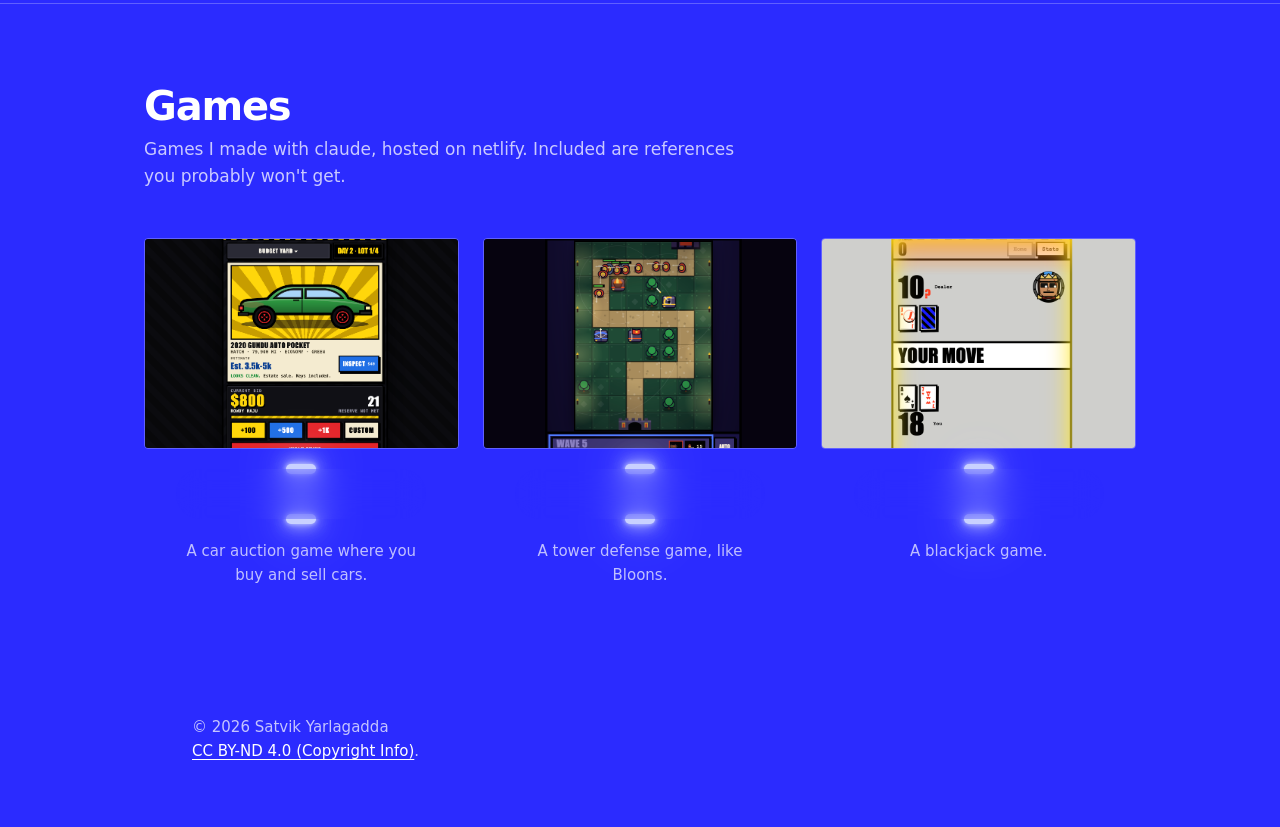
==== commit 89574c09: "Add creative commons link to footers" ====
--- a/index.html
+++ b/index.html
@@ -218,6 +218,7 @@
 
   <footer>
     <p>© 2026 Satvik Yarlagadda</p>
+    <p><a href="https://creativecommons.org/licenses/by-nd/4.0/">CC BY-ND 4.0 (Copyright Info)</a>.</p>
   </footer>
 
   <script src="script.js" defer></script>
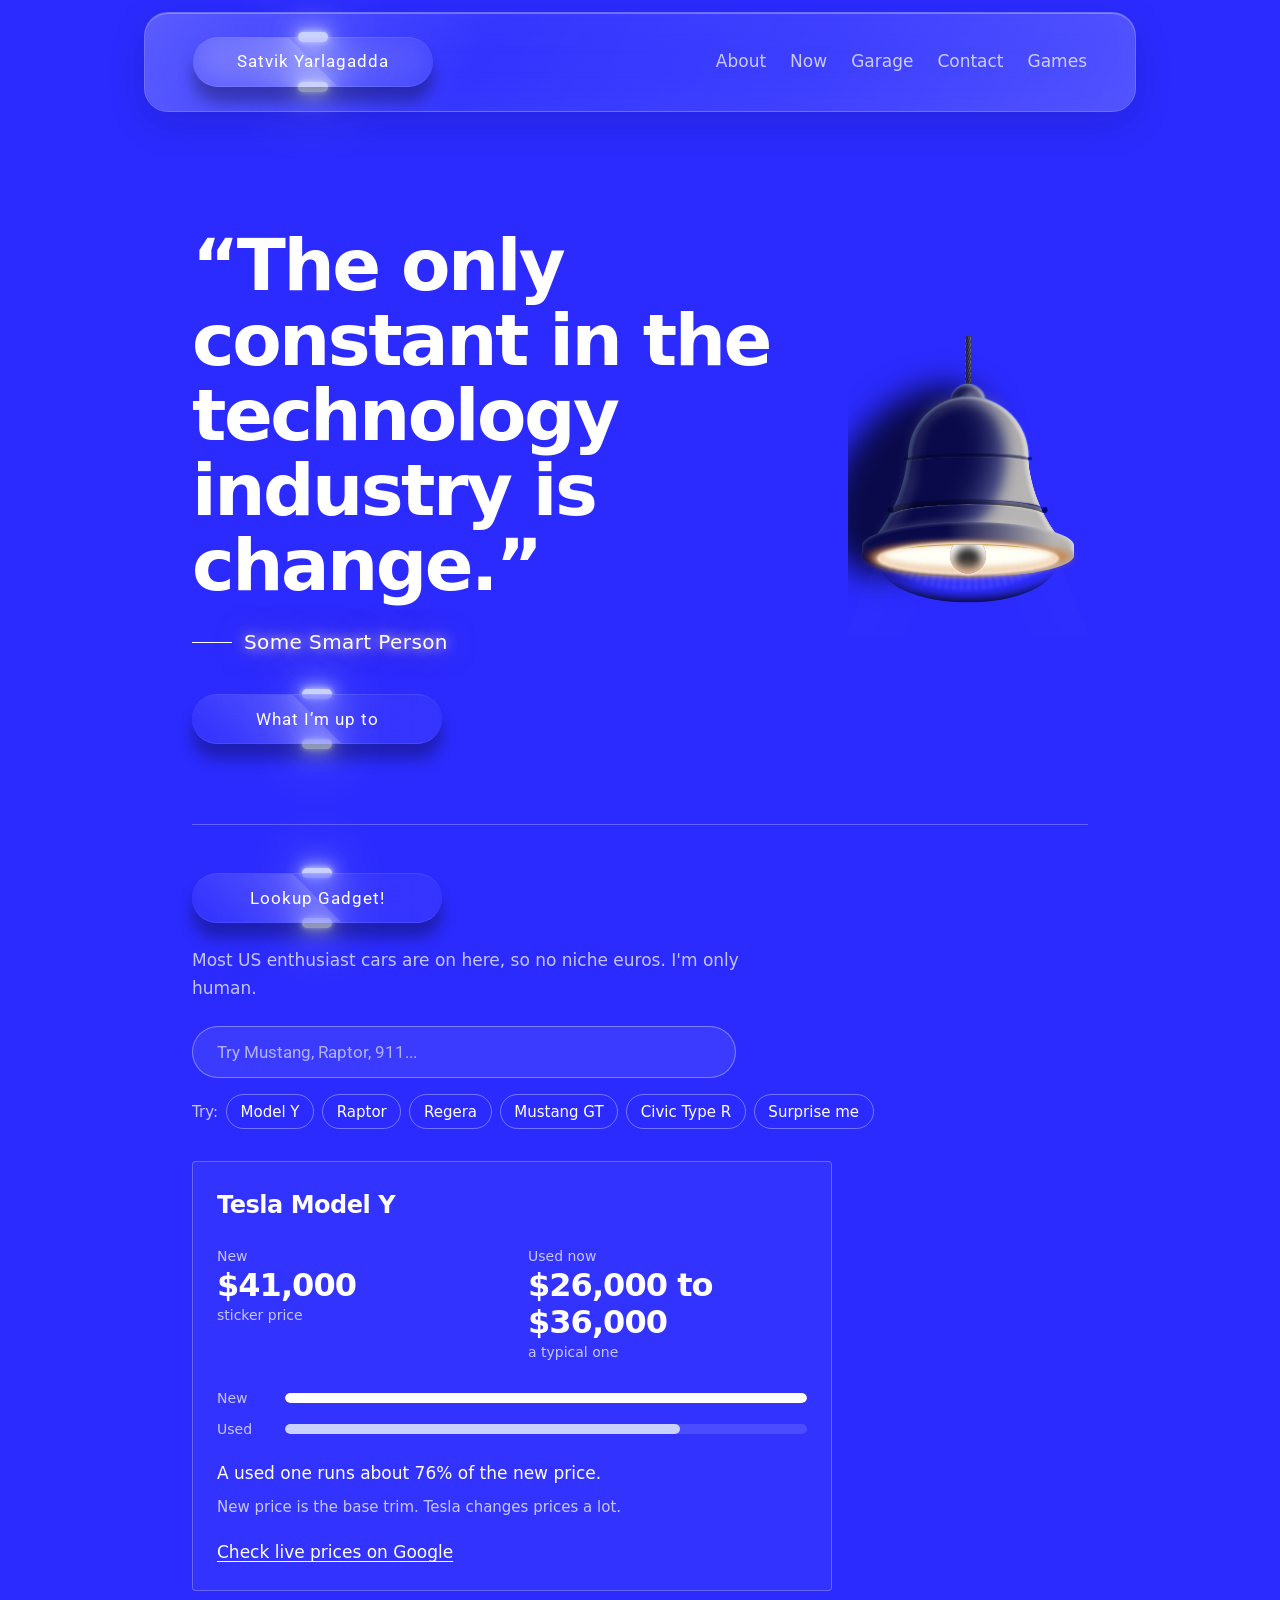
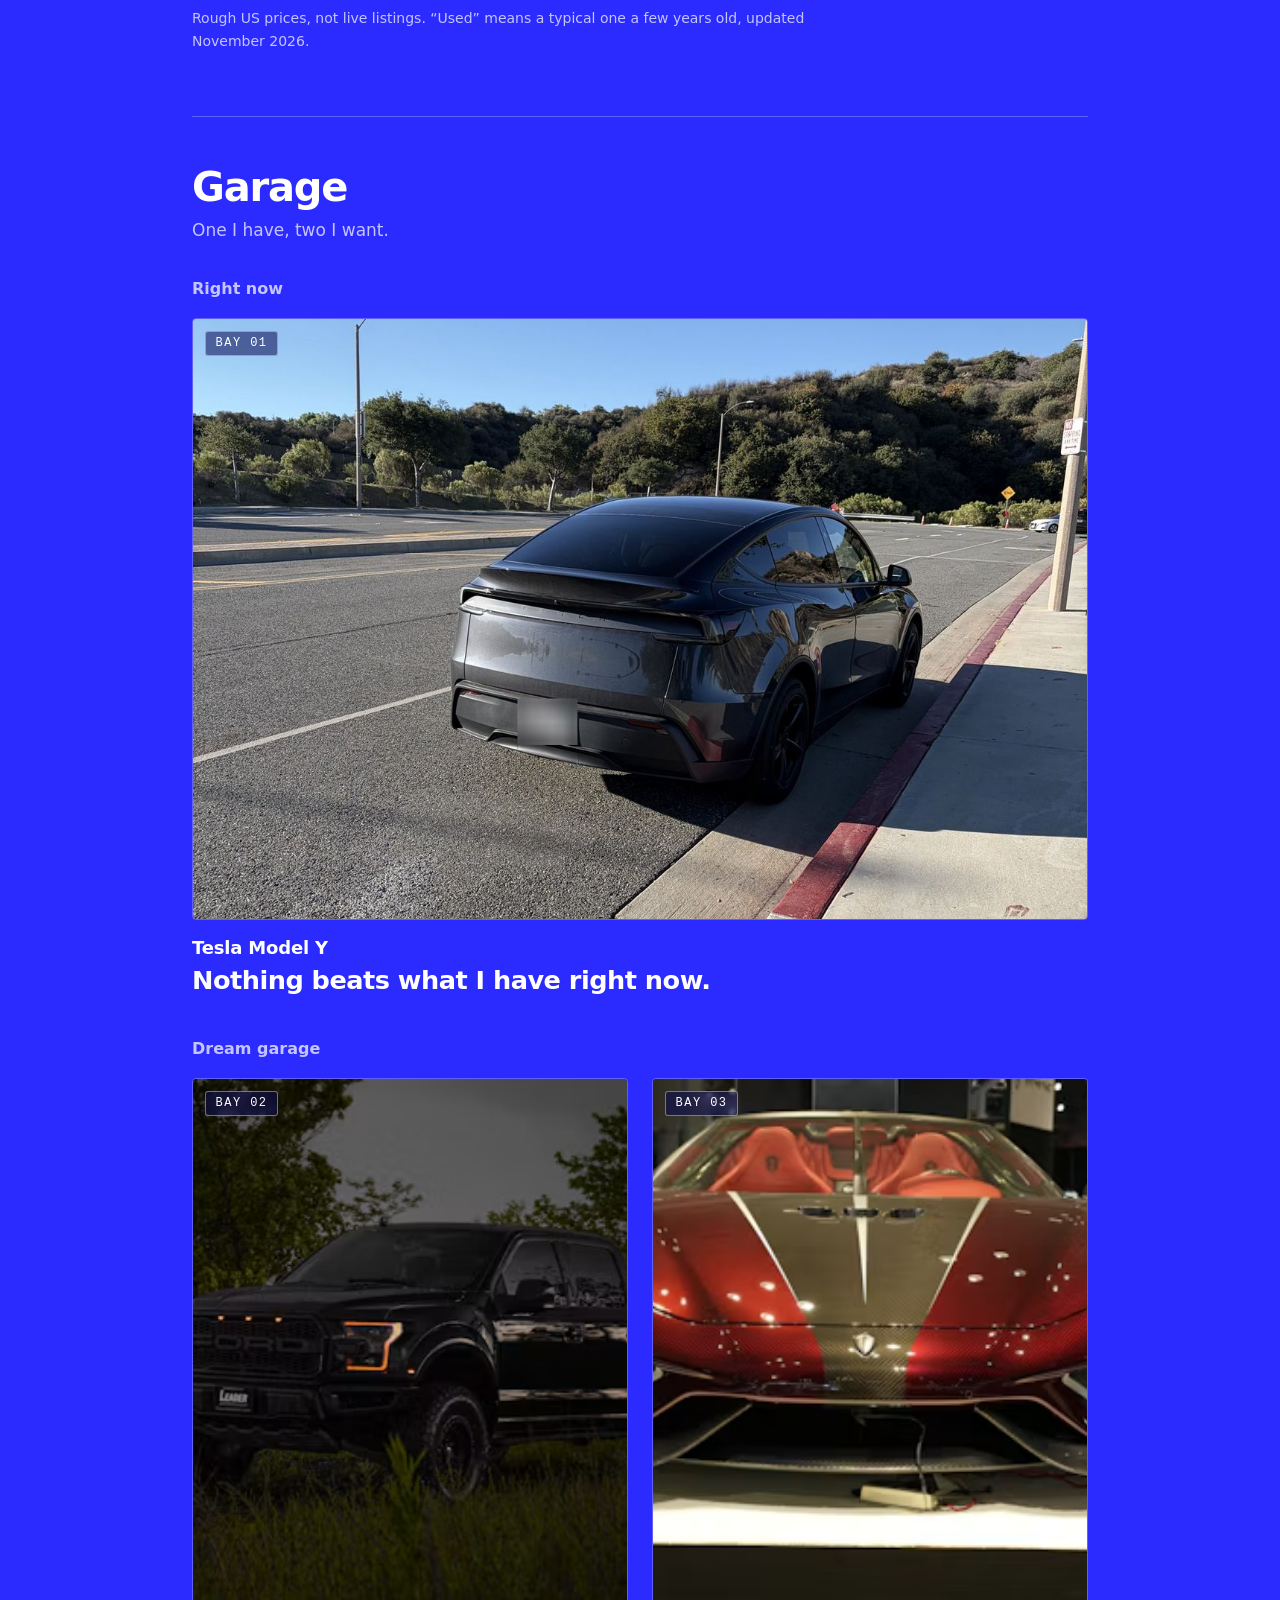
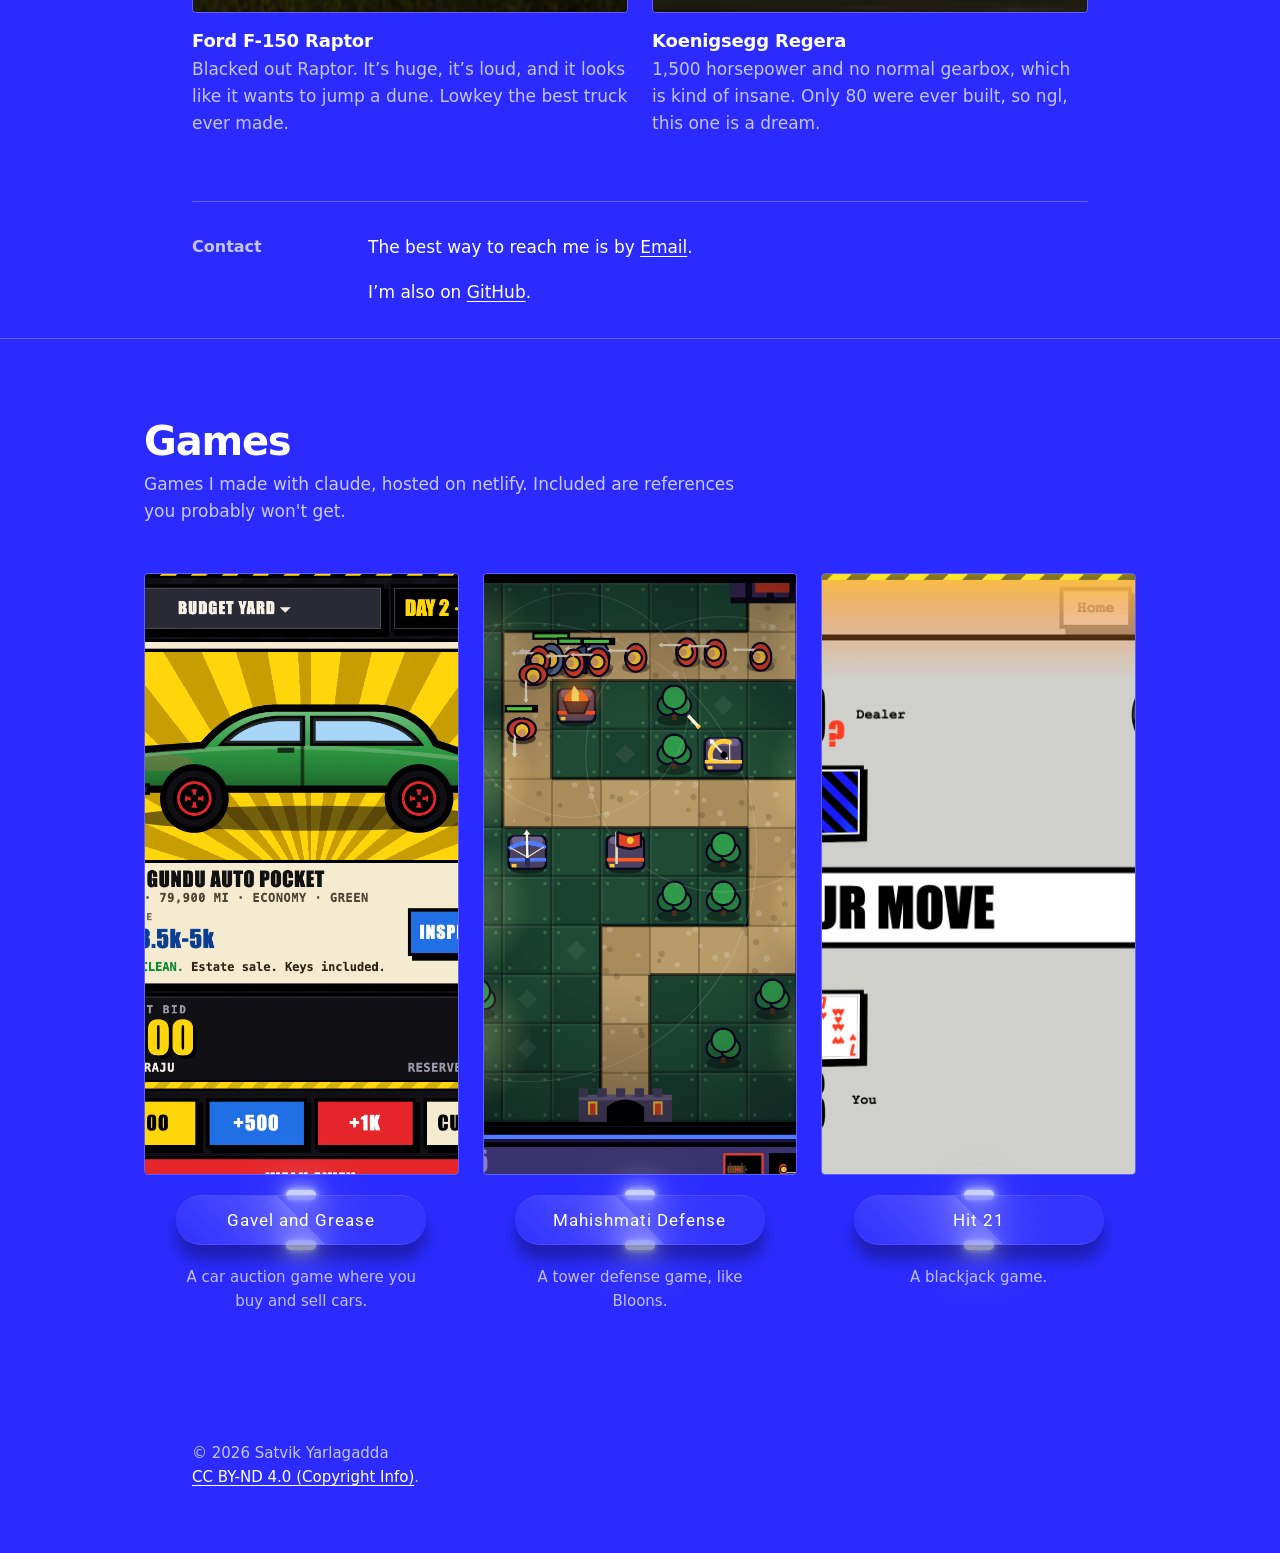
==== commit 1d4310af: "Improve site navigation and performance Co-authored-by: Copilot <223556219+Copilot@users.noreply.git" ====
--- a/index.html
+++ b/index.html
@@ -40,10 +40,17 @@
 <body>
 
   <header class="top">
-    <div class="btn">
+    <div class="btn brand-btn">
       <a href="index.html">Satvik Yarlagadda</a>
     </div>
-        <nav>
+
+    <button class="nav-toggle" type="button" aria-expanded="false" aria-controls="site-nav" aria-label="Toggle navigation">
+      <span></span>
+      <span></span>
+      <span></span>
+    </button>
+
+    <nav id="site-nav" class="site-nav" aria-label="Main navigation">
       <a href="about.html">About</a>
       <a href="now.html">Now</a>
       <a href="#garage">Garage</a>
@@ -129,7 +136,7 @@
       <h3>Right now</h3>
       <figure class="bay hero">
         <a class="pic" href="https://www.google.com/search?q=Tesla+Model+Y" target="_blank" rel="noopener">
-          <img src="images/model-y.jpg" alt="Dark gray Tesla Model Y parked on a quiet street, seen from the rear." loading="lazy">
+        <img src="images/model-y.jpg" alt="Dark gray Tesla Model Y parked on a quiet street, seen from the rear." width="900" height="600" loading="lazy" decoding="async">
           <span class="stall">Bay 01</span>
           <span class="look">Search it on Google</span>
         </a>
@@ -143,7 +150,7 @@
       <div class="dream">
         <figure class="bay">
           <a class="pic" href="https://www.google.com/search?q=Ford+F-150+Raptor" target="_blank" rel="noopener">
-            <img src="images/fr.avif" alt="Black Ford F-150 Raptor parked in a field at dusk." loading="lazy">
+            <img src="images/fr.avif" alt="Black Ford F-150 Raptor parked in a field at dusk." width="800" height="533" loading="lazy" decoding="async">
             <span class="stall">Bay 02</span>
             <span class="look">Search it on Google</span>
           </a>
@@ -155,7 +162,7 @@
 
         <figure class="bay">
           <a class="pic" href="https://www.google.com/search?q=Koenigsegg+Regera" target="_blank" rel="noopener">
-            <img src="images/kr.avif" alt="Red carbon fiber Koenigsegg Regera on a display stand." loading="lazy">
+            <img src="images/kr.avif" alt="Red carbon fiber Koenigsegg Regera on a display stand." width="800" height="533" loading="lazy" decoding="async">
             <span class="stall">Bay 03</span>
             <span class="look">Search it on Google</span>
           </a>
@@ -184,7 +191,7 @@
             <div class="game-links">
         <div class="game">
           <a class="shot" href="https://gavelandgrease.netlify.app" target="_blank" rel="noopener" tabindex="-1" aria-hidden="true">
-            <img src="images/gavel.jpg" alt="" loading="lazy">
+            <img src="images/gavel.jpg" alt="" width="800" height="600" loading="lazy" decoding="async">
           </a>
           <div class="btn">
             <a href="https://gavelandgrease.netlify.app" target="_blank" rel="noopener">Gavel and Grease</a>
@@ -194,7 +201,7 @@
 
         <div class="game">
           <a class="shot" href="https://mahishmati.netlify.app" target="_blank" rel="noopener" tabindex="-1" aria-hidden="true">
-            <img src="images/mahishmati.jpg" alt="" loading="lazy">
+            <img src="images/mahishmati.jpg" alt="" width="800" height="600" loading="lazy" decoding="async">
           </a>
           <div class="btn">
             <a href="https://mahishmati.netlify.app" target="_blank" rel="noopener">Mahishmati Defense</a>
@@ -204,7 +211,7 @@
 
         <div class="game">
           <a class="shot" href="https://hit21.netlify.app" target="_blank" rel="noopener" tabindex="-1" aria-hidden="true">
-            <img src="images/hit21.jpg" alt="" loading="lazy">
+            <img src="images/hit21.jpg" alt="" width="800" height="600" loading="lazy" decoding="async">
           </a>
           <div class="btn">
             <a href="https://hit21.netlify.app" target="_blank" rel="noopener">Hit 21</a>
--- a/style.css
+++ b/style.css
@@ -22,6 +22,10 @@
   line-height: 1.6;
 }
 
+body.nav-open {
+  overflow: hidden;
+}
+
 a {
   color: var(--link);
   text-decoration: underline;
@@ -43,18 +47,89 @@
 
 /* Header */
 .top {
+  position: sticky;
+  top: max(0.75rem, env(safe-area-inset-top));
+  z-index: 100;
+  isolation: isolate;
   display: flex;
   justify-content: space-between;
   align-items: center;
   flex-wrap: wrap;
-  gap: 1.5rem 1rem;
-  padding-block: 1.75rem;
+  gap: 1rem;
+  padding-block: 1.5rem;
+  border: 1px solid rgba(255, 255, 255, 0.28);
+  border-radius: 1.5rem;
+  background: rgba(98, 105, 255, 0.28);
+  box-shadow:
+    0 12px 36px rgba(11, 12, 72, 0.16),
+    inset 0 1px 0 rgba(255, 255, 255, 0.3);
+  backdrop-filter: blur(24px) saturate(1.6);
+  -webkit-backdrop-filter: blur(24px) saturate(1.6);
+  transition: padding 0.2s ease, box-shadow 0.2s ease, background-color 0.2s ease, border-radius 0.2s ease;
+}
+.top::before {
+  content: "";
+  position: absolute;
+  inset: 0;
+  z-index: -1;
+  border-radius: inherit;
+  background: linear-gradient(
+    115deg,
+    rgba(255, 255, 255, 0.18),
+    transparent 34%,
+    rgba(255, 255, 255, 0.05) 68%,
+    rgba(255, 255, 255, 0.14)
+  );
+  pointer-events: none;
+}
+.top.is-scrolled {
+  padding-block: 0.9rem;
+  border-radius: 1.25rem;
+  background-color: rgba(78, 84, 232, 0.38);
+  box-shadow:
+    0 16px 42px rgba(11, 12, 72, 0.22),
+    inset 0 1px 0 rgba(255, 255, 255, 0.34);
+}
+@supports not (backdrop-filter: blur(1px)) {
+  .top { background: rgba(43, 43, 255, 0.94); }
+  .top.is-scrolled { background: rgba(43, 43, 255, 0.98); }
 }
 .top .btn { flex: none; width: 15rem; }
-.top nav { display: flex; gap: 1.5rem; }
-.top nav a { color: var(--muted); text-decoration: none; }
-.top nav a:hover { color: var(--ink); text-decoration: underline; }
-.top nav a[aria-current="page"] { color: var(--ink); }
+.top .brand-btn { width: min(15rem, 100%); }
+.site-nav { display: flex; align-items: center; gap: 1.5rem; }
+.site-nav a { color: var(--muted); text-decoration: none; }
+.site-nav a:hover { color: var(--ink); text-decoration: underline; }
+.site-nav a[aria-current="page"] { color: var(--ink); }
+
+.nav-toggle {
+  display: none;
+  width: 3rem;
+  height: 3rem;
+  border: 1px solid rgba(255,255,255,0.3);
+  border-radius: 999px;
+  background: rgba(255,255,255,0.12);
+  box-shadow: inset 0 1px 0 rgba(255,255,255,0.22);
+  backdrop-filter: blur(14px) saturate(1.4);
+  -webkit-backdrop-filter: blur(14px) saturate(1.4);
+  padding: 0.65rem 0.7rem;
+  cursor: pointer;
+  color: var(--ink);
+  align-items: center;
+  justify-content: center;
+  flex-direction: column;
+  gap: 0.28rem;
+}
+.nav-toggle span {
+  display: block;
+  width: 1.4rem;
+  height: 2px;
+  border-radius: 999px;
+  background: currentColor;
+  transition: transform 0.2s ease, opacity 0.2s ease;
+}
+.nav-toggle[aria-expanded="true"] span:nth-child(1) { transform: translateY(6px) rotate(45deg); }
+.nav-toggle[aria-expanded="true"] span:nth-child(2) { opacity: 0; }
+.nav-toggle[aria-expanded="true"] span:nth-child(3) { transform: translateY(-6px) rotate(-45deg); }
 
 /* Home headline */
 .intro { padding-block: clamp(3rem, 12vw, 8rem) clamp(3rem, 8vw, 5rem); }
@@ -223,12 +298,57 @@
 }
 footer p { margin: 0; }
 
+@media (max-width: 760px) {
+  .top {
+    padding-block: 1rem;
+    gap: 0.75rem;
+  }
+
+  .nav-toggle { display: inline-flex; }
+
+  .site-nav {
+    position: absolute;
+    top: calc(100% + 0.65rem);
+    left: 0;
+    right: 0;
+    display: none;
+    flex-direction: column;
+    align-items: flex-start;
+    padding: 1rem;
+    background: rgba(66, 72, 190, 0.62);
+    border: 1px solid rgba(255,255,255,0.26);
+    border-radius: 1rem;
+    box-shadow:
+      0 18px 40px rgba(11, 12, 72, 0.24),
+      inset 0 1px 0 rgba(255,255,255,0.24);
+    backdrop-filter: blur(24px) saturate(1.6);
+    -webkit-backdrop-filter: blur(24px) saturate(1.6);
+  }
+
+  .site-nav.is-open {
+    display: flex;
+  }
+
+  .site-nav a {
+    width: 100%;
+    padding: 0.4rem 0;
+  }
+}
+
+@supports not (backdrop-filter: blur(1px)) {
+  @media (max-width: 760px) {
+    .site-nav { background: rgba(20, 20, 120, 0.98); }
+  }
+}
+
 @media (max-width: 640px) {
   .row { grid-template-columns: 1fr; gap: 0.5rem; }
 }
 
 @media (prefers-reduced-motion: reduce) {
   html { scroll-behavior: auto; }
+  .top,
+  .nav-toggle span { transition: none; }
   .btn a,
   .btn a::before,
   .btn::before,
@@ -1057,4 +1177,183 @@
   .log li.now::before { animation: none; }
   .log li.reveal { transition: none; }
 }
-.top nav { flex-wrap: wrap; gap: 0.5rem 1.25rem; }+/* Night Drive */
+html.night .top { z-index: 50; }
+html.night .lamp { z-index: 50; }
+
+.night-rig {
+  --lane-x: 28px;
+  --nose: 27px;
+  --car-w: 26px;
+  position: fixed;
+  left: 0;
+  right: 0;
+  top: 0;
+  height: 300vh;
+  z-index: 40;
+  pointer-events: none;
+  visibility: hidden;
+  opacity: 0;
+  transition: opacity 0.8s ease, visibility 0s 0.8s;
+}
+html.night .night-rig {
+  visibility: visible;
+  opacity: 1;
+  will-change: transform;
+  transition: opacity 0.8s ease, visibility 0s;
+}
+
+/* The darkness, with a cone cut out in front of the car */
+.night-dark {
+  position: absolute;
+  inset: 0;
+  background: rgba(4, 4, 38, 0.8);
+  -webkit-mask-image:
+    conic-gradient(from 0deg at var(--lane-x) calc(50% + var(--nose)),
+      #000 0 100deg, #0000 116deg 176deg, #000 192deg 360deg),
+    radial-gradient(circle 66vh at var(--lane-x) calc(50% + var(--nose)),
+      #0000 0, #0000 38%, #000 100%);
+  mask-image:
+    conic-gradient(from 0deg at var(--lane-x) calc(50% + var(--nose)),
+      #000 0 100deg, #0000 116deg 176deg, #000 192deg 360deg),
+    radial-gradient(circle 66vh at var(--lane-x) calc(50% + var(--nose)),
+      #0000 0, #0000 38%, #000 100%);
+  -webkit-mask-composite: source-over;
+  mask-composite: add;
+}
+
+/* A warm tint inside the beam and a glow at the headlights */
+.night-glow {
+  position: absolute;
+  inset: 0;
+  background:
+    radial-gradient(circle 70px at var(--lane-x) calc(50% + var(--nose) + 6px),
+      rgba(255, 244, 214, 0.5), transparent),
+    conic-gradient(from 0deg at var(--lane-x) calc(50% + var(--nose)),
+      transparent 0 108deg, rgba(255, 238, 200, 0.16) 126deg 166deg, transparent 184deg 360deg);
+  -webkit-mask-image: radial-gradient(circle 66vh at var(--lane-x) calc(50% + var(--nose)), #000, #0000);
+  mask-image: radial-gradient(circle 66vh at var(--lane-x) calc(50% + var(--nose)), #000, #0000);
+  mix-blend-mode: screen;
+}
+
+.night-car {
+  position: absolute;
+  left: calc(var(--lane-x) - var(--car-w) / 2);
+  top: 50%;
+  width: var(--car-w);
+  transform: translateY(-50%);
+}
+.night-car svg { display: block; width: 100%; height: auto; overflow: visible; }
+.night-car .rear { filter: drop-shadow(0 -3px 5px rgba(255, 51, 71, 0.95)); }
+.night-car .lamps { filter: drop-shadow(0 3px 5px rgba(255, 244, 214, 0.95)); }
+
+/* Button to turn the lights back on from anywhere on the page */
+.night-toggle {
+  position: fixed;
+  right: 1rem;
+  bottom: max(1rem, env(safe-area-inset-bottom));
+  z-index: 60;
+  min-height: 44px;
+  padding: 0 1.25rem;
+  font: inherit;
+  font-family: "Roboto", system-ui, sans-serif;
+  color: #fff;
+  background: rgba(255, 255, 255, 0.12);
+  border: 1px solid rgba(255, 255, 255, 0.45);
+  border-radius: 30px;
+  backdrop-filter: blur(10px);
+  -webkit-backdrop-filter: blur(10px);
+  cursor: pointer;
+}
+.night-toggle:hover { background: rgba(255, 255, 255, 0.22); }
+.night-toggle:focus-visible { outline: 2px solid #fff; outline-offset: 3px; }
+.night-toggle[hidden] { display: none; }
+
+@media (max-width: 640px) {
+  .night-rig { --lane-x: 11px; --nose: 19px; --car-w: 18px; }
+}
+
+@media (prefers-reduced-motion: reduce) {
+  .night-rig,
+  html.night .night-rig { transition: none; }
+}
+/* Night Drive: real car image */
+.night-rig {
+  --car-w: 34px;
+  --car-ratio: 2.2;
+  --car-turn: 180deg;
+  --nose: calc(var(--car-w) * var(--car-ratio) / 2);
+}
+@media (max-width: 640px) {
+  .night-rig { --lane-x: 12px; --car-w: 22px; }
+}
+
+.night-car {
+  overflow: visible;
+}
+
+.night-car img {
+  display: block;
+  width: 100%;
+  height: auto;
+  transform: rotate(var(--car-turn));
+  filter: none;
+}
+
+/* Model Y: Responsive LED light bars */
+.night-car .tail,
+.night-car .lamp-l,
+.night-car .lamp-r {
+  position: absolute;
+  box-sizing: border-box;
+}
+
+/* Rear red light bar - realistic Tesla LED glow */
+.night-car .tail {
+  top: 2.5%;
+  left: 29%;
+  width: 42%;
+  height: 1.5%;
+  border-radius: 50%;
+  background: #ff102e;
+  z-index: 5;
+  box-shadow:
+    0 0 3px 2px #ff102e,
+    0 0 8px 4px rgba(255, 16, 46, 1),
+    0 0 18px 7px rgba(255, 16, 46, 0.85),
+    0 0 35px 12px rgba(255, 16, 46, 0.55),
+    0 0 60px 18px rgba(255, 16, 46, 0.3);
+}
+
+/* Front curved LED light bar */
+.night-car .lamp-l {
+  bottom: 2.8%;
+  left: 24%;
+  width: 52%;
+  height: 2%;
+  border-radius: 0 0 50% 50% / 0 0 100% 100%;
+  background: #fff6df;
+  clip-path: polygon(
+    0 0,
+    15% 25%,
+    30% 55%,
+    50% 75%,
+    70% 55%,
+    85% 25%,
+    100% 0,
+    96% 35%,
+    80% 65%,
+    60% 90%,
+    50% 100%,
+    40% 90%,
+    20% 65%,
+    4% 35%
+  );
+  filter: drop-shadow(0 0 3px #fff6df)
+          drop-shadow(0 0 7px rgba(255, 244, 214, 0.8));
+}
+
+/* Hide second headlight */
+.night-car .lamp-r {
+  display: none;
+}
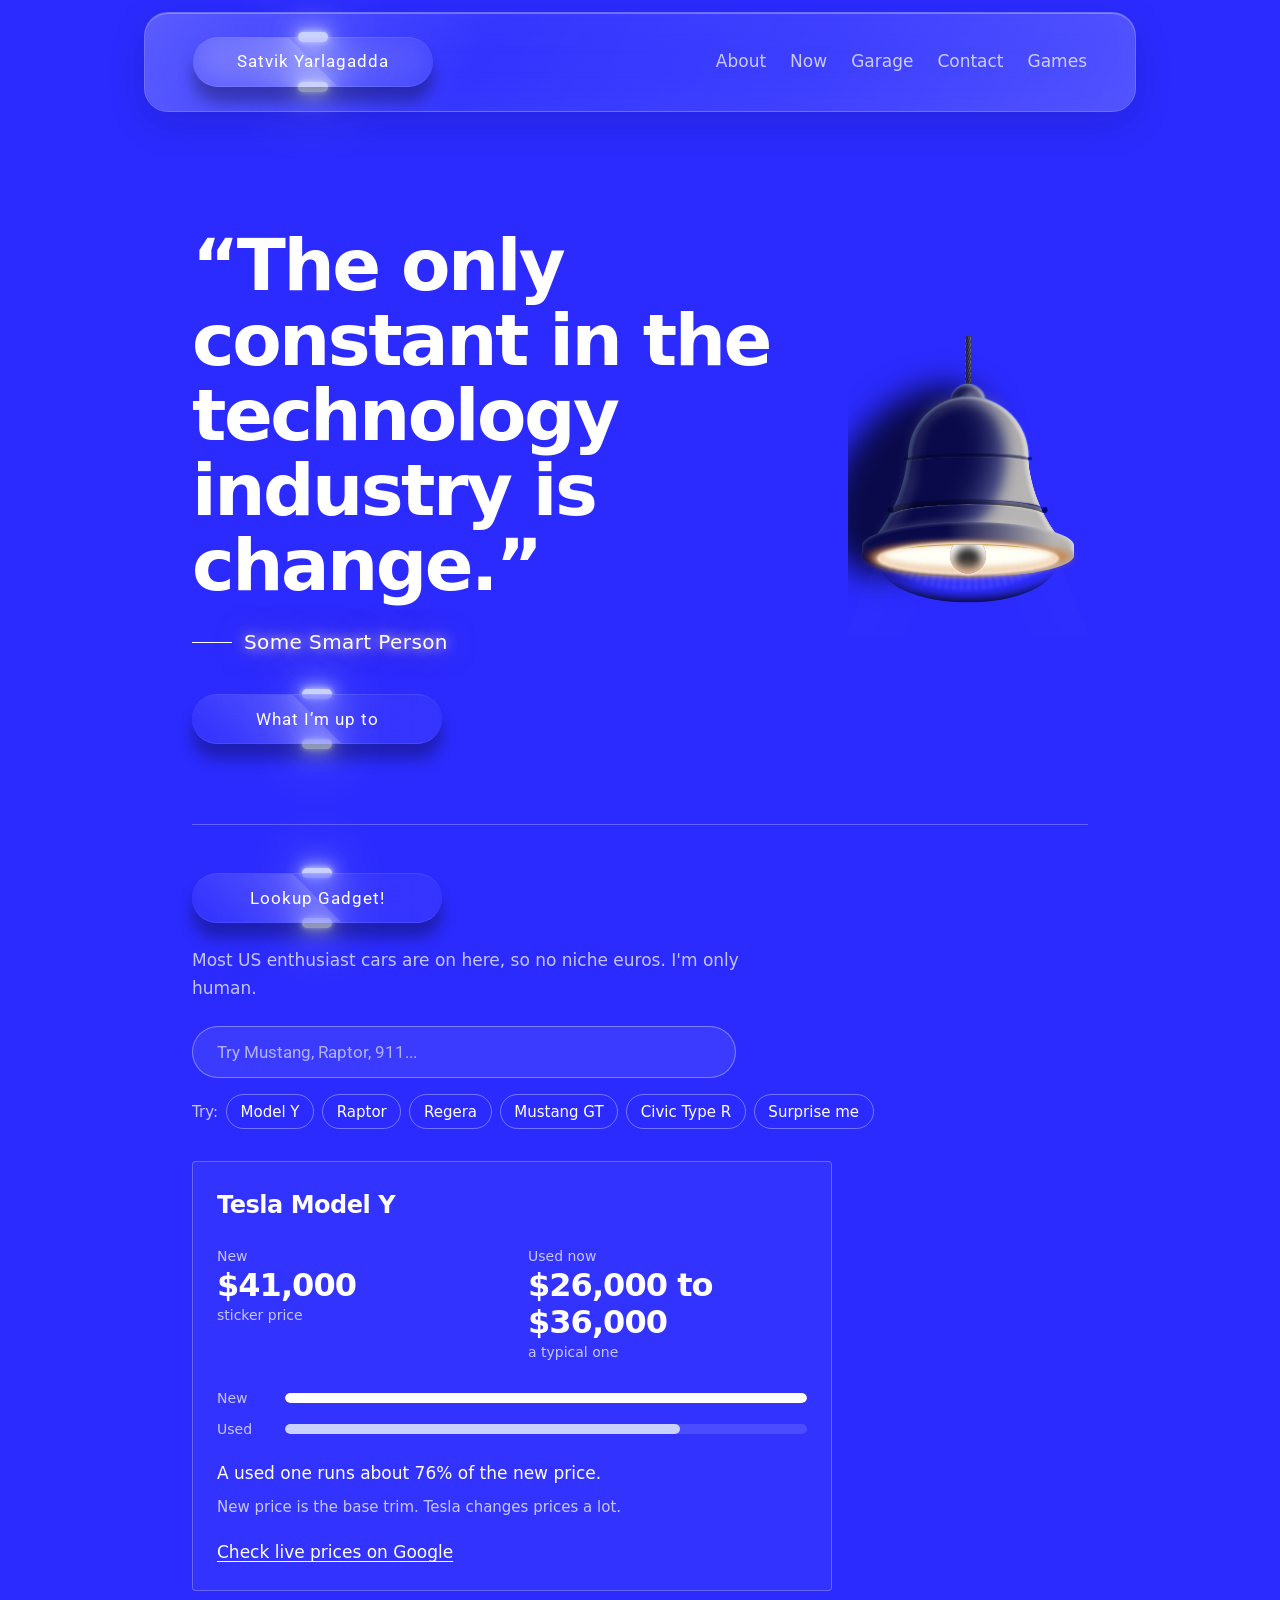
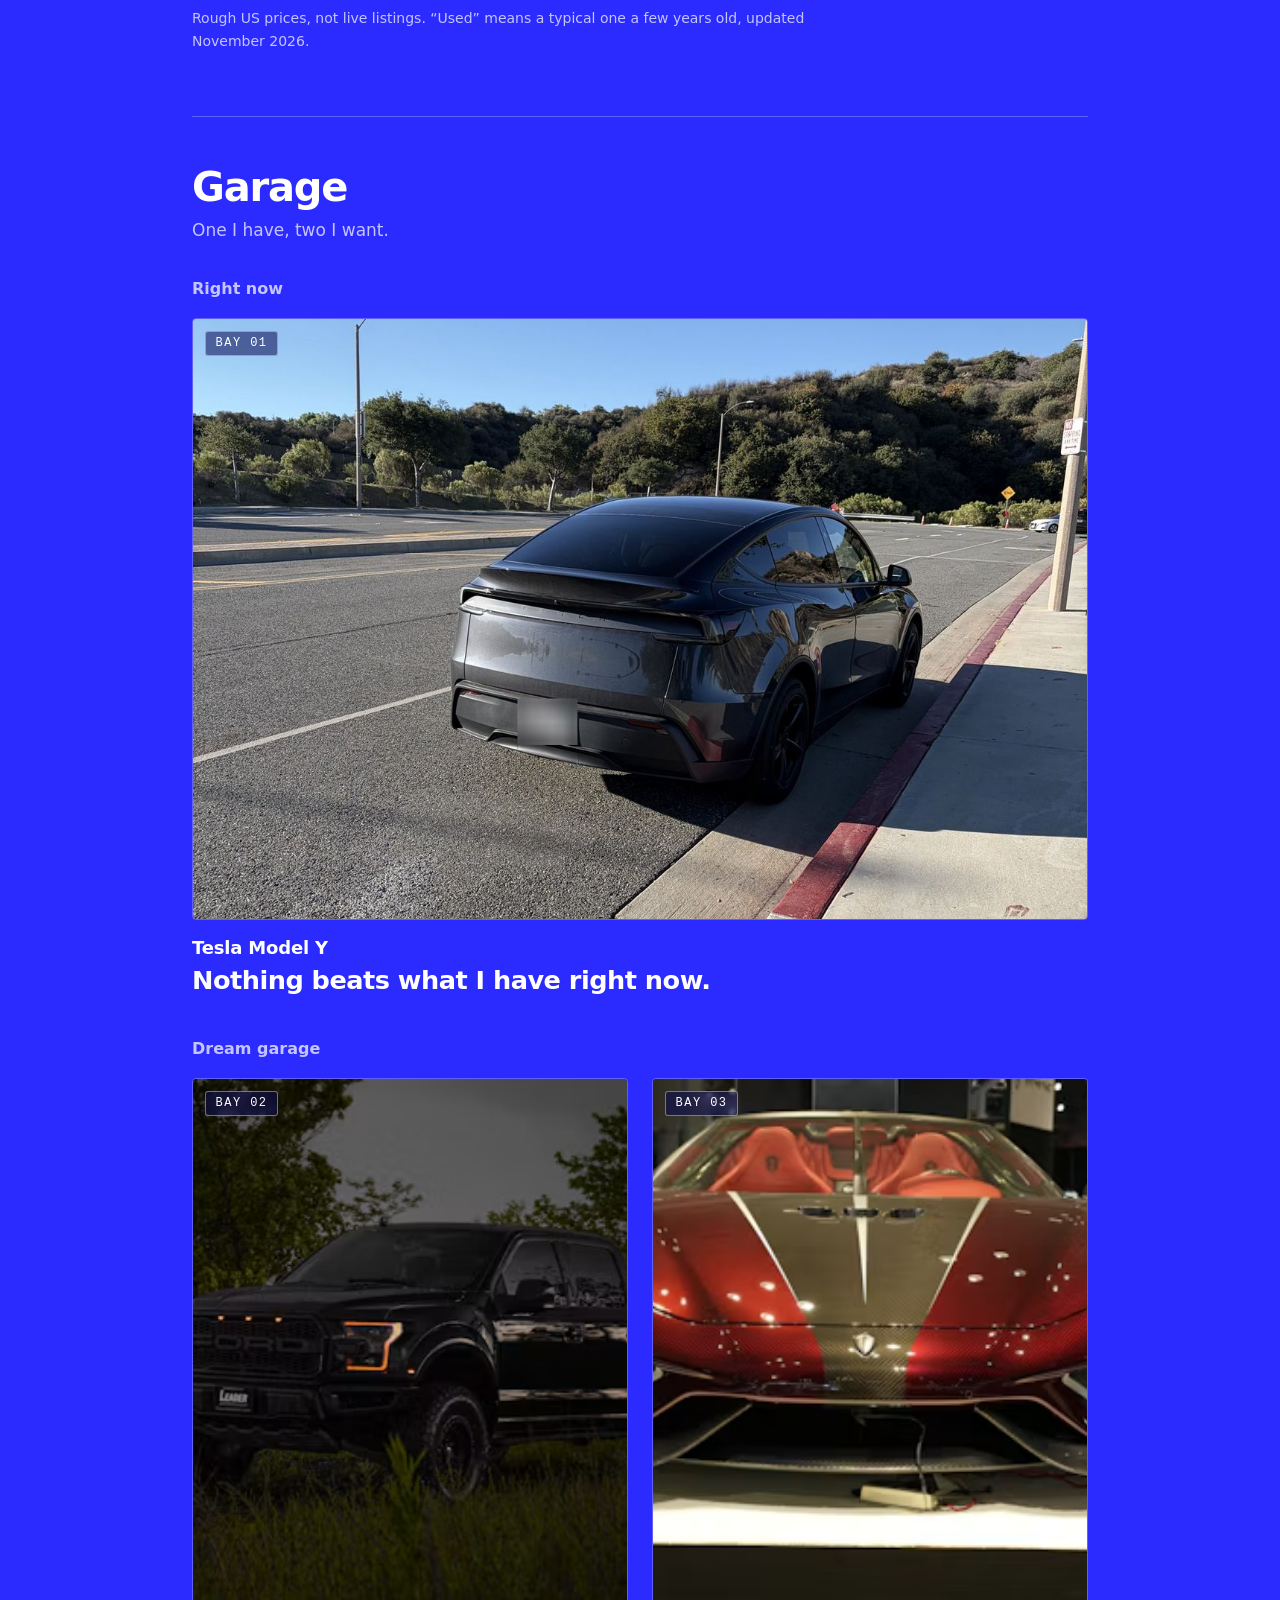
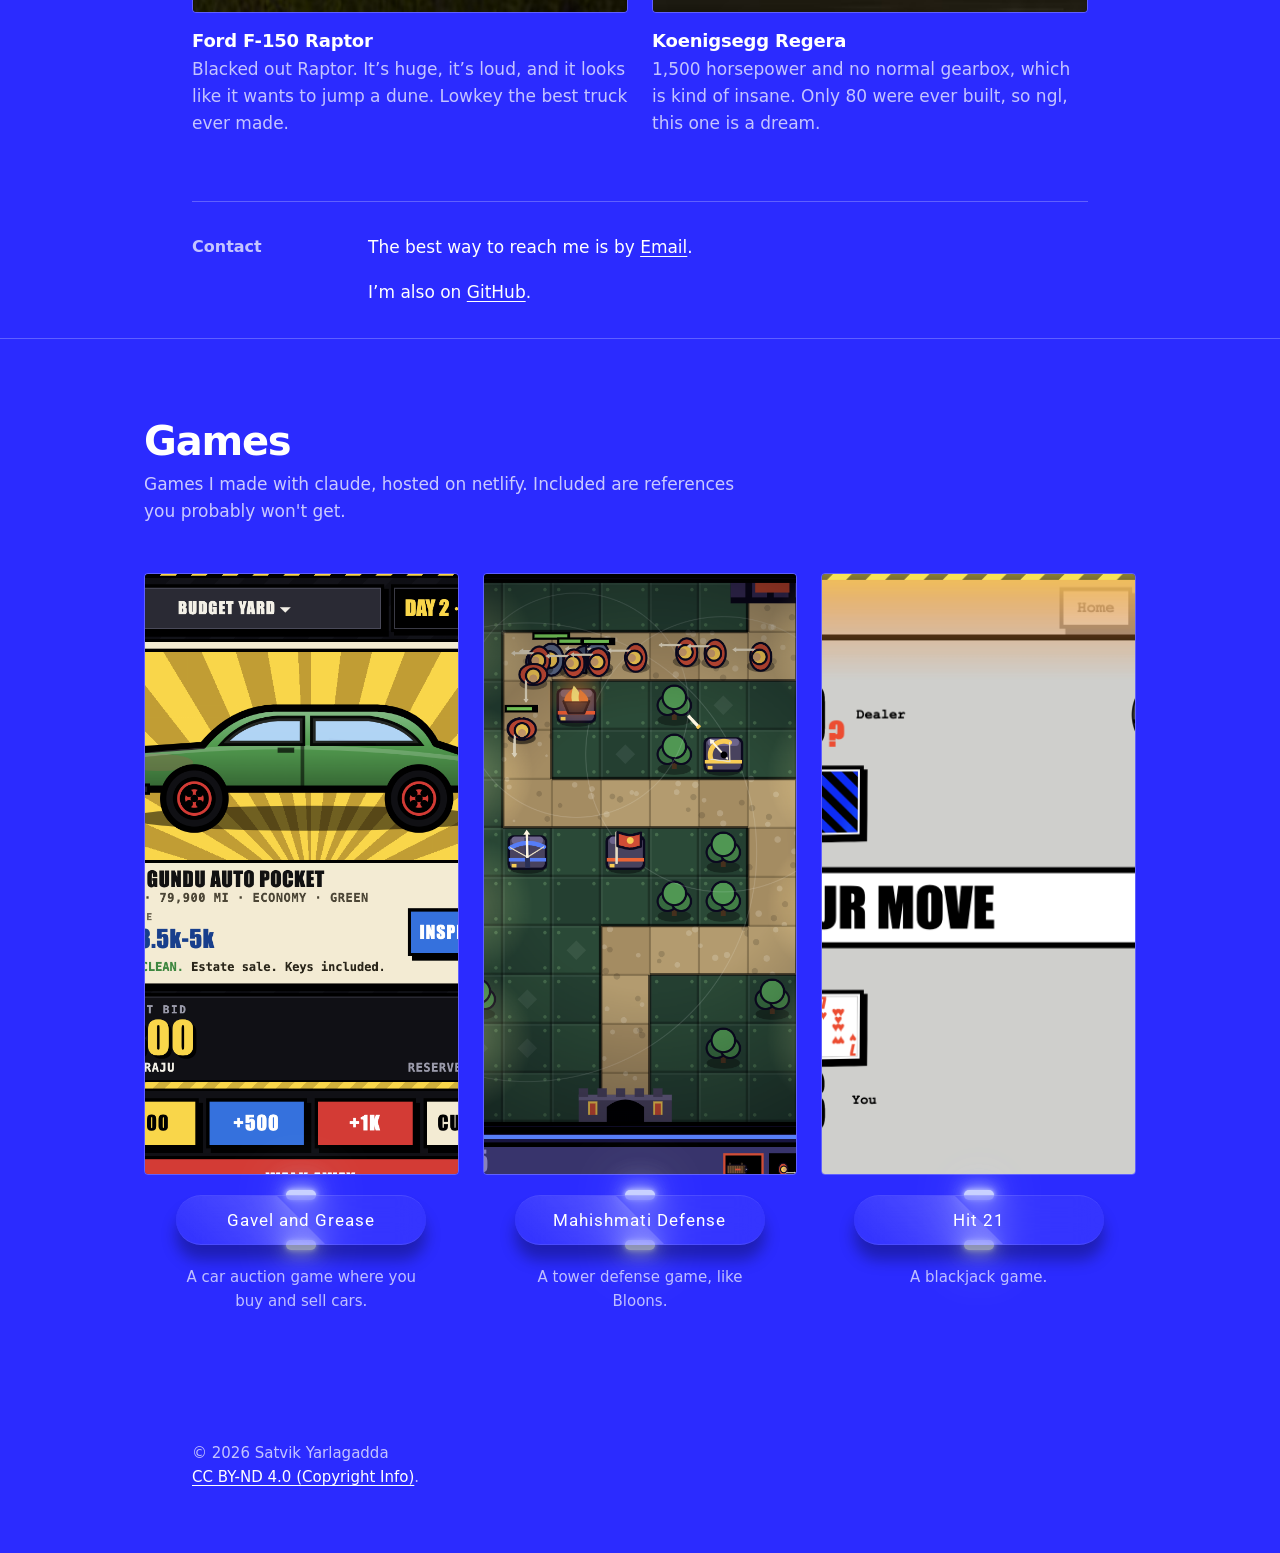
==== commit d12df8cb: "Optmizations for game thumbnails and car search query" ====
--- a/index.html
+++ b/index.html
@@ -191,7 +191,7 @@
             <div class="game-links">
         <div class="game">
           <a class="shot" href="https://gavelandgrease.netlify.app" target="_blank" rel="noopener" tabindex="-1" aria-hidden="true">
-            <img src="images/gavel.jpg" alt="" width="800" height="600" loading="lazy" decoding="async">
+            <img src="images/gavel.webp" alt="" width="800" height="600" loading="lazy" decoding="async">
           </a>
           <div class="btn">
             <a href="https://gavelandgrease.netlify.app" target="_blank" rel="noopener">Gavel and Grease</a>
@@ -201,7 +201,7 @@
 
         <div class="game">
           <a class="shot" href="https://mahishmati.netlify.app" target="_blank" rel="noopener" tabindex="-1" aria-hidden="true">
-            <img src="images/mahishmati.jpg" alt="" width="800" height="600" loading="lazy" decoding="async">
+            <img src="images/mahishmati.webp" alt="" width="800" height="600" loading="lazy" decoding="async">
           </a>
           <div class="btn">
             <a href="https://mahishmati.netlify.app" target="_blank" rel="noopener">Mahishmati Defense</a>
@@ -211,7 +211,7 @@
 
         <div class="game">
           <a class="shot" href="https://hit21.netlify.app" target="_blank" rel="noopener" tabindex="-1" aria-hidden="true">
-            <img src="images/hit21.jpg" alt="" width="800" height="600" loading="lazy" decoding="async">
+            <img src="images/hit21.webp" alt="" width="800" height="600" loading="lazy" decoding="async">
           </a>
           <div class="btn">
             <a href="https://hit21.netlify.app" target="_blank" rel="noopener">Hit 21</a>
@@ -230,4 +230,4 @@
 
   <script src="script.js" defer></script>
 </body>
-</html>+</html>
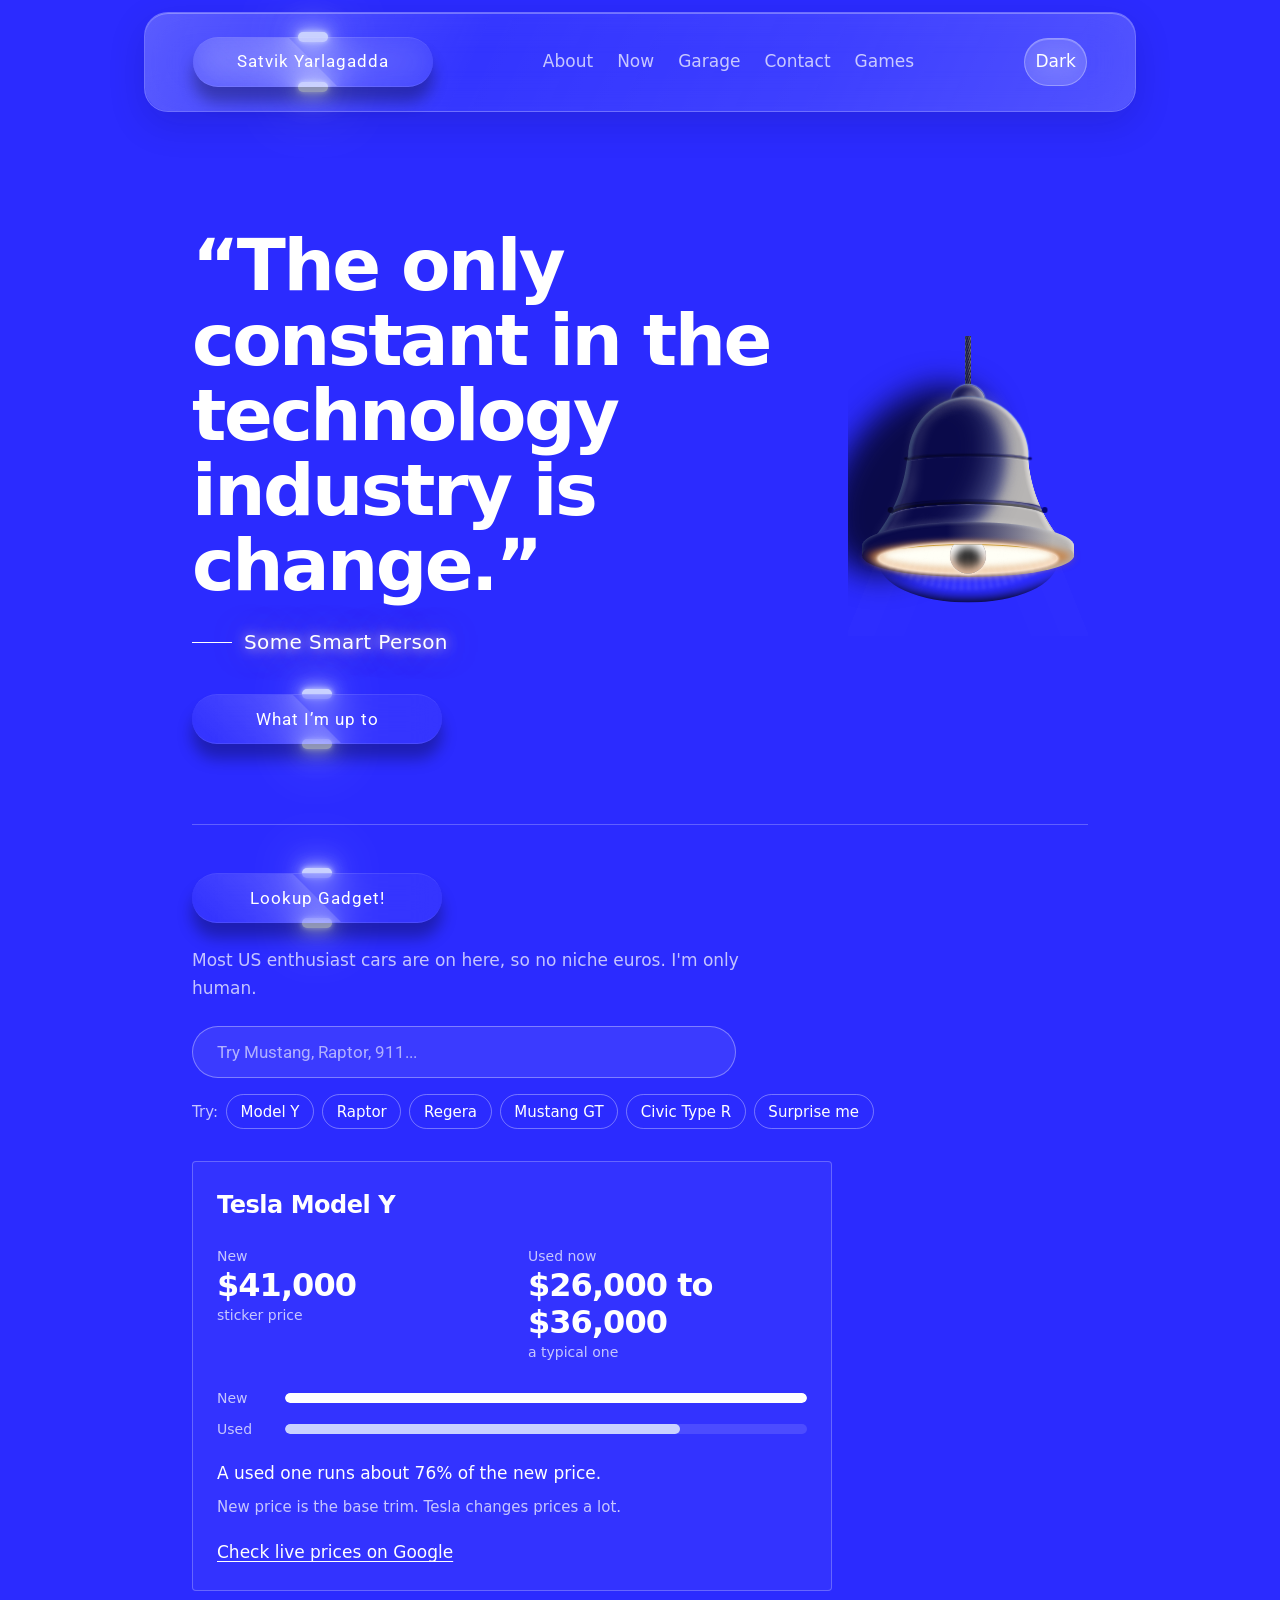
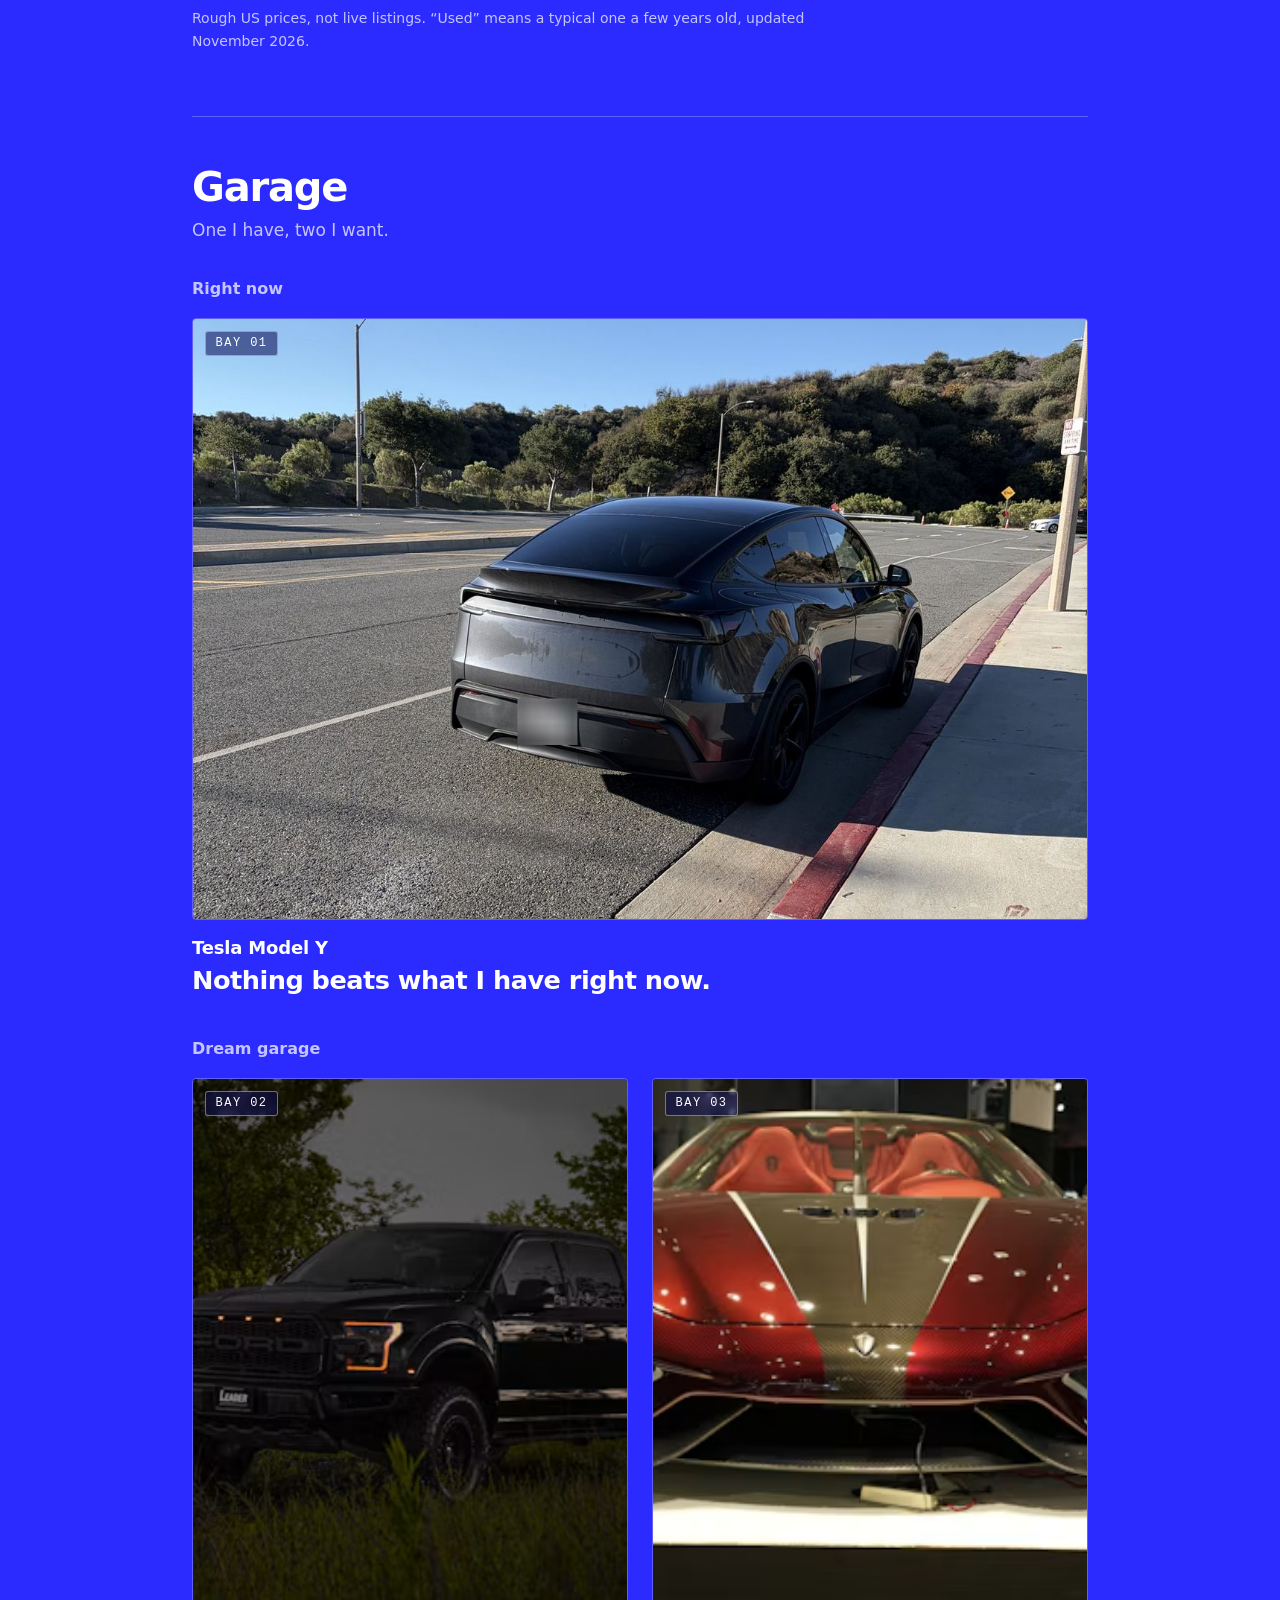
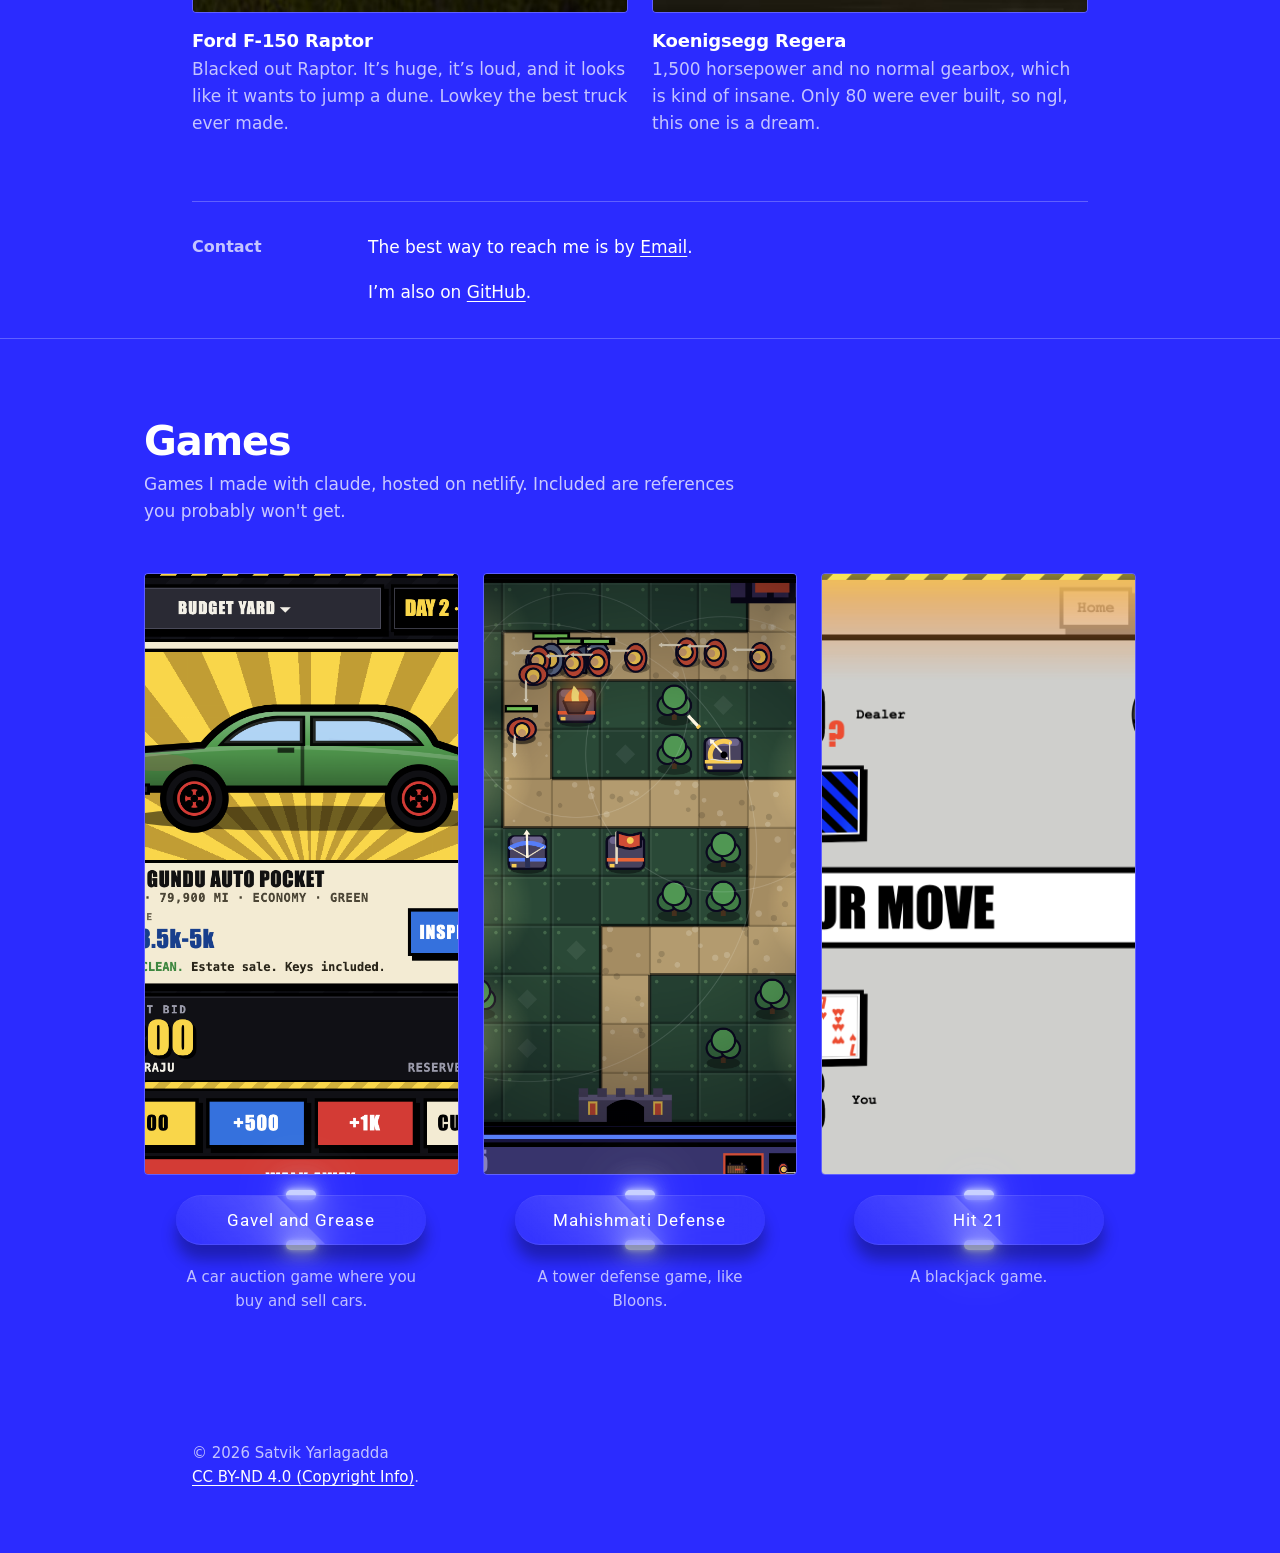
==== commit 9243899a: "404 page and dark mode toggle" ====
--- a/index.html
+++ b/index.html
@@ -44,12 +44,6 @@
       <a href="index.html">Satvik Yarlagadda</a>
     </div>
 
-    <button class="nav-toggle" type="button" aria-expanded="false" aria-controls="site-nav" aria-label="Toggle navigation">
-      <span></span>
-      <span></span>
-      <span></span>
-    </button>
-
     <nav id="site-nav" class="site-nav" aria-label="Main navigation">
       <a href="about.html">About</a>
       <a href="now.html">Now</a>
@@ -57,6 +51,14 @@
       <a href="#contact">Contact</a>
       <a href="#games">Games</a>
     </nav>
+
+    <button class="theme-toggle" type="button" aria-label="Toggle dark mode" aria-pressed="false">Dark</button>
+
+    <button class="nav-toggle" type="button" aria-expanded="false" aria-controls="site-nav" aria-label="Toggle navigation">
+      <span></span>
+      <span></span>
+      <span></span>
+    </button>
   </header>
 
   <main>
--- a/style.css
+++ b/style.css
@@ -7,6 +7,11 @@
   --glow: #c9d1ff;
   --measure: 62rem;
   --gutter: clamp(1.25rem, 5vw, 3rem);
+}
+
+html[data-theme="dark"] {
+  --bg: #101653;
+  --glow: #aab8ff;
 }
 
 *, *::before, *::after { box-sizing: border-box; }
@@ -90,9 +95,13 @@
     0 16px 42px rgba(11, 12, 72, 0.22),
     inset 0 1px 0 rgba(255, 255, 255, 0.34);
 }
+html[data-theme="dark"] .top { background: rgba(30, 42, 130, 0.42); }
+html[data-theme="dark"] .top.is-scrolled { background-color: rgba(20, 29, 100, 0.62); }
 @supports not (backdrop-filter: blur(1px)) {
   .top { background: rgba(43, 43, 255, 0.94); }
   .top.is-scrolled { background: rgba(43, 43, 255, 0.98); }
+  html[data-theme="dark"] .top { background: rgba(16, 21, 72, 0.97); }
+  html[data-theme="dark"] .top.is-scrolled { background: rgba(16, 21, 72, 0.99); }
 }
 .top .btn { flex: none; width: 15rem; }
 .top .brand-btn { width: min(15rem, 100%); }
@@ -100,6 +109,23 @@
 .site-nav a { color: var(--muted); text-decoration: none; }
 .site-nav a:hover { color: var(--ink); text-decoration: underline; }
 .site-nav a[aria-current="page"] { color: var(--ink); }
+
+.theme-toggle {
+  min-height: 3rem;
+  padding: 0 0.65rem;
+  border: 1px solid rgba(255, 255, 255, 0.3);
+  border-radius: 999px;
+  background: rgba(255, 255, 255, 0.12);
+  box-shadow: inset 0 1px 0 rgba(255, 255, 255, 0.22);
+  backdrop-filter: blur(14px) saturate(1.4);
+  -webkit-backdrop-filter: blur(14px) saturate(1.4);
+  color: var(--ink);
+  font: inherit;
+  cursor: pointer;
+  transition: background-color 0.2s ease;
+}
+.theme-toggle:hover { background: rgba(255, 255, 255, 0.22); }
+.theme-toggle:focus-visible { outline: 2px solid var(--ink); outline-offset: 3px; }
 
 .nav-toggle {
   display: none;
@@ -304,6 +330,8 @@
     gap: 0.75rem;
   }
 
+  .top .brand-btn { width: 12rem; }
+
   .nav-toggle { display: inline-flex; }
 
   .site-nav {
@@ -325,6 +353,8 @@
     -webkit-backdrop-filter: blur(24px) saturate(1.6);
   }
 
+  html[data-theme="dark"] .site-nav { background: rgba(25, 33, 96, 0.88); }
+
   .site-nav.is-open {
     display: flex;
   }
@@ -338,6 +368,7 @@
 @supports not (backdrop-filter: blur(1px)) {
   @media (max-width: 760px) {
     .site-nav { background: rgba(20, 20, 120, 0.98); }
+    html[data-theme="dark"] .site-nav { background: rgba(16, 21, 72, 0.99); }
   }
 }
 
@@ -348,7 +379,8 @@
 @media (prefers-reduced-motion: reduce) {
   html { scroll-behavior: auto; }
   .top,
-  .nav-toggle span { transition: none; }
+  .nav-toggle span,
+  .theme-toggle { transition: none; }
   .btn a,
   .btn a::before,
   .btn::before,
@@ -452,6 +484,7 @@
   border-radius: 18px;
   box-shadow: 0 18px 40px rgba(0, 0, 40, 0.45);
 }
+html[data-theme="dark"] .suggest { background: #0c123d; }
 .suggest li {
   padding: 0.65rem 1rem;
   border-radius: 12px;
@@ -1356,4 +1389,197 @@
 /* Hide second headlight */
 .night-car .lamp-r {
   display: none;
-}+}
+
+/* 404 page */
+.not-found {
+  display: grid;
+  grid-template-columns: minmax(0, 1fr) minmax(16rem, 0.8fr);
+  align-items: center;
+  gap: clamp(2rem, 8vw, 6rem);
+  min-height: min(42rem, calc(100svh - 12rem));
+  padding-block: clamp(3rem, 8vw, 6rem);
+}
+.not-found-kicker {
+  display: flex;
+  align-items: center;
+  gap: 0.6rem;
+  margin: 0 0 1.5rem;
+  color: var(--muted);
+  font-size: 0.75rem;
+  font-weight: 650;
+  letter-spacing: 0.14em;
+  text-transform: uppercase;
+}
+.not-found-kicker span:first-child {
+  width: 0.5rem;
+  height: 0.5rem;
+  border-radius: 50%;
+  background: #ff6a72;
+  box-shadow: 0 0 0 4px rgba(255, 106, 114, 0.15);
+}
+.not-found h1 {
+  margin: 0;
+  font-size: clamp(4.5rem, 10vw, 8rem);
+  font-weight: 700;
+  letter-spacing: -0.085em;
+  line-height: 0.82;
+}
+.not-found-message {
+  max-width: 24rem;
+  margin: 2rem 0 0;
+  color: var(--muted);
+  font-size: clamp(1rem, 1.5vw, 1.15rem);
+}
+.not-found-links {
+  display: flex;
+  flex-wrap: wrap;
+  align-items: center;
+  gap: 1.5rem;
+  margin-top: 2rem;
+}
+.not-found-links .btn { width: 13rem; }
+.not-found-secondary {
+  color: var(--ink);
+  text-decoration: none;
+}
+.not-found-secondary span,
+.not-found-footer a span {
+  display: inline-block;
+  margin-left: 0.25rem;
+  transition: transform 0.2s ease;
+}
+.not-found-secondary:hover span,
+.not-found-footer a:hover span { transform: translate(2px, -2px); }
+.not-found-coordinate {
+  margin: 3rem 0 0;
+  color: var(--muted);
+  font-size: 0.8rem;
+}
+.route-art {
+  position: relative;
+  display: flex;
+  flex-direction: column;
+  align-items: center;
+  justify-content: space-between;
+  width: 100%;
+  max-width: 23rem;
+  min-height: 29rem;
+  margin: 0 auto;
+  padding: 1.25rem 1rem 1.5rem;
+  overflow: hidden;
+  border: 1px solid rgba(255, 255, 255, 0.2);
+  border-radius: 1.25rem;
+  background: linear-gradient(155deg, rgba(16, 22, 83, 0.2), rgba(7, 12, 45, 0.42));
+  box-shadow: inset 0 1px 0 rgba(255, 255, 255, 0.08);
+}
+.route-label {
+  z-index: 1;
+  display: flex;
+  justify-content: space-between;
+  width: 100%;
+  color: var(--muted);
+  font-size: 0.625rem;
+  font-weight: 650;
+  letter-spacing: 0.12em;
+}
+.route-road {
+  position: absolute;
+  inset: 3.6rem 0 3.8rem;
+  overflow: hidden;
+}
+.route-road::before {
+  position: absolute;
+  inset: 0 11%;
+  background: linear-gradient(90deg, transparent, rgba(7, 12, 45, 0.48) 12% 88%, transparent);
+  content: "";
+  clip-path: polygon(39% 0, 61% 0, 100% 100%, 0 100%);
+}
+.route-edge,
+.route-centerline {
+  position: absolute;
+  top: 0;
+  bottom: 0;
+  width: 1px;
+  background: rgba(255, 255, 255, 0.34);
+  transform-origin: top;
+}
+.route-edge-left { left: 50%; transform: rotate(20deg); }
+.route-edge-right { left: 50%; transform: rotate(-20deg); }
+.route-centerline {
+  left: 50%;
+  width: 2px;
+  background: repeating-linear-gradient(to bottom, rgba(255, 255, 255, 0.75) 0 0.6rem, transparent 0.6rem 1.35rem);
+  transform: none;
+  mask-image: linear-gradient(to bottom, transparent, #000 14% 88%, transparent);
+}
+.route-stopline {
+  position: absolute;
+  top: 24%;
+  left: 34%;
+  width: 32%;
+  height: 2px;
+  background: rgba(255, 255, 255, 0.75);
+  box-shadow: 0 0 12px rgba(255, 255, 255, 0.3);
+}
+.route-marker {
+  position: absolute;
+  top: calc(24% - 0.28rem);
+  left: calc(50% - 0.28rem);
+  width: 0.6rem;
+  height: 0.6rem;
+  border: 2px solid #fff;
+  border-radius: 50%;
+  background: #ff6a72;
+  box-shadow: 0 0 0 5px rgba(255, 106, 114, 0.16);
+}
+.route-road img {
+  position: absolute;
+  bottom: 8%;
+  left: 50%;
+  width: 3.5rem;
+  height: auto;
+  filter: drop-shadow(0 0.75rem 0.8rem rgba(0, 0, 0, 0.5));
+  transform: translateX(-50%);
+}
+.route-art figcaption {
+  z-index: 1;
+  display: flex;
+  align-items: baseline;
+  justify-content: space-between;
+  width: 100%;
+  padding-top: 0.8rem;
+  border-top: 1px solid rgba(255, 255, 255, 0.2);
+  font-size: 0.7rem;
+  letter-spacing: 0.14em;
+}
+.route-art figcaption span { color: var(--muted); }
+.route-art figcaption strong { font-weight: 650; }
+.not-found-footer {
+  display: flex;
+  justify-content: space-between;
+  padding-block: 1.5rem 2rem;
+  border-top: 1px solid var(--rule);
+  color: var(--muted);
+  font-size: 0.8125rem;
+}
+.not-found-footer p { margin: 0; }
+.not-found-footer a { color: var(--muted); text-decoration: none; }
+.not-found-footer a:hover { color: var(--ink); }
+
+@media (max-width: 640px) {
+  .not-found {
+    grid-template-columns: 1fr;
+    gap: 3rem;
+    min-height: 0;
+    padding-block: 4rem 3rem;
+  }
+  .not-found h1 { font-size: clamp(4.5rem, 20vw, 7rem); }
+  .not-found-coordinate { margin-top: 2rem; }
+  .route-art { min-height: 24rem; }
+}
+
+@media (prefers-reduced-motion: reduce) {
+  .not-found-secondary span,
+  .not-found-footer a span { transition: none; }
+}
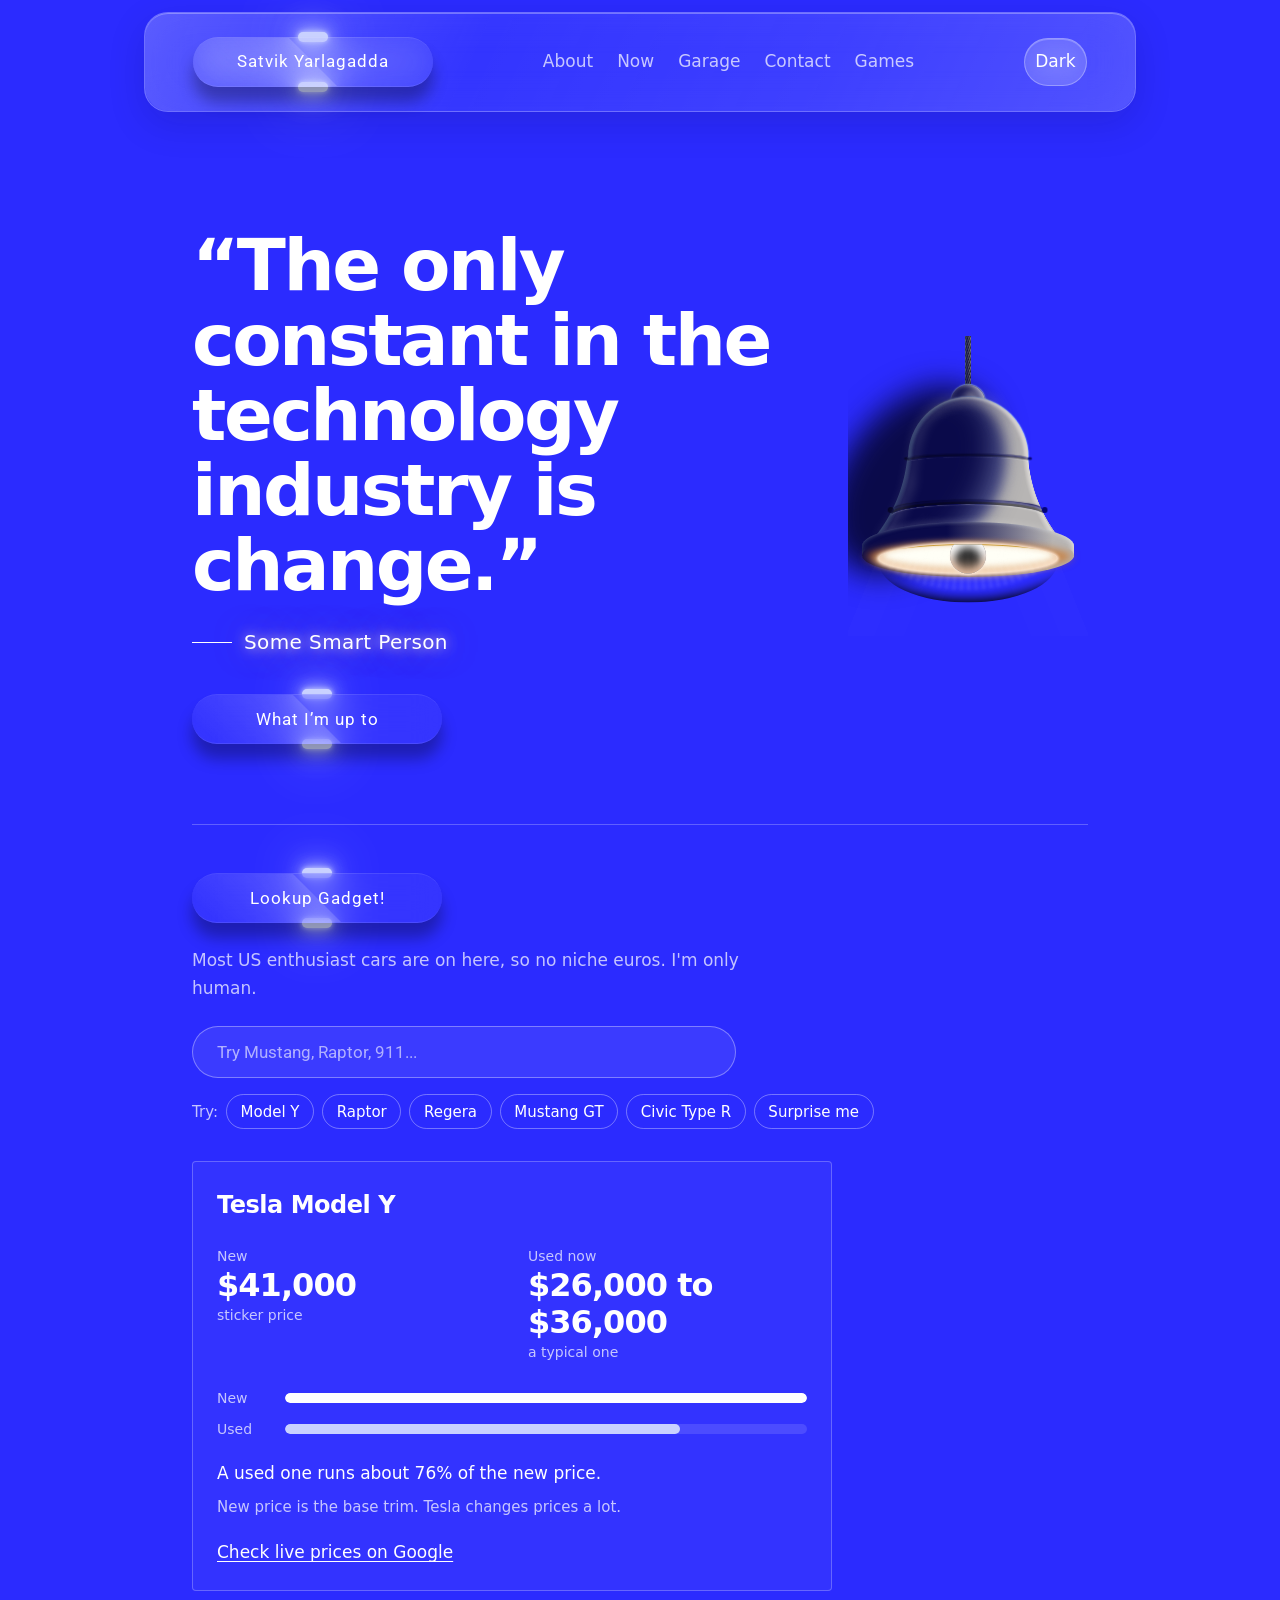
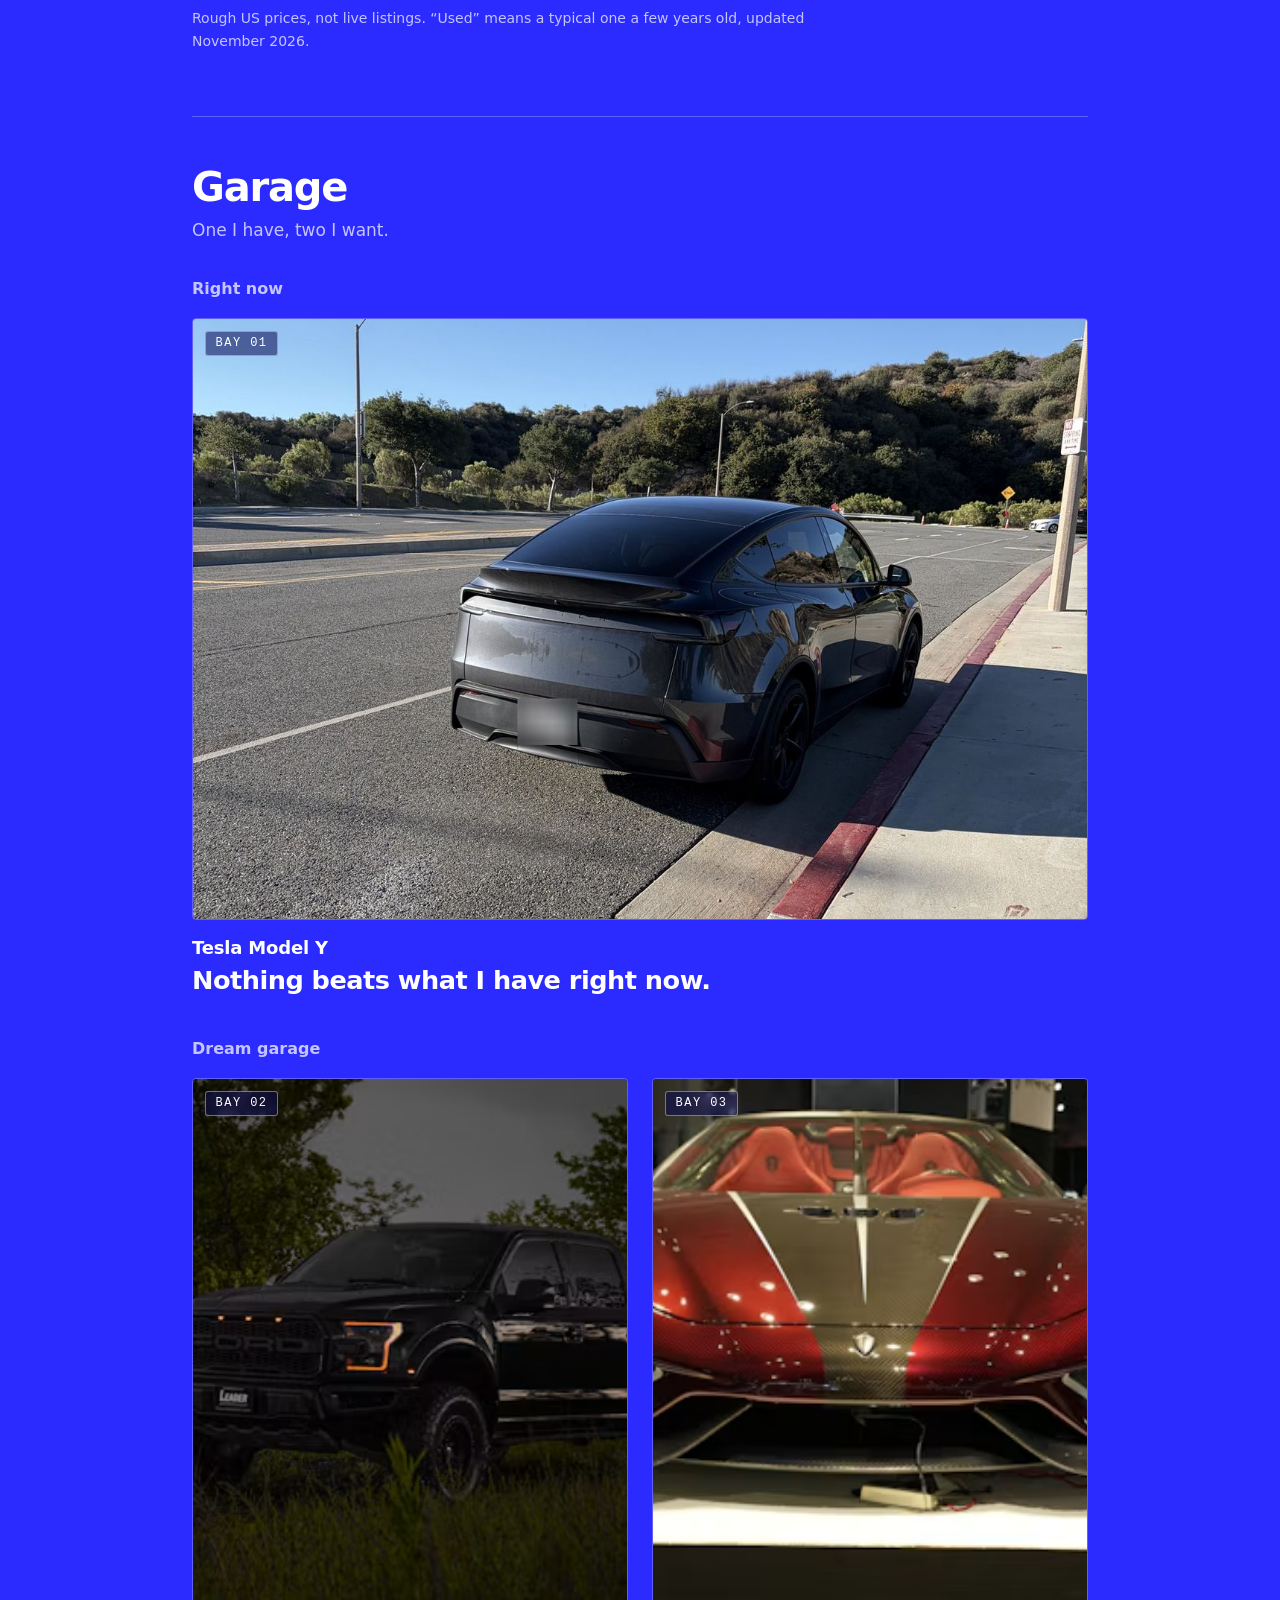
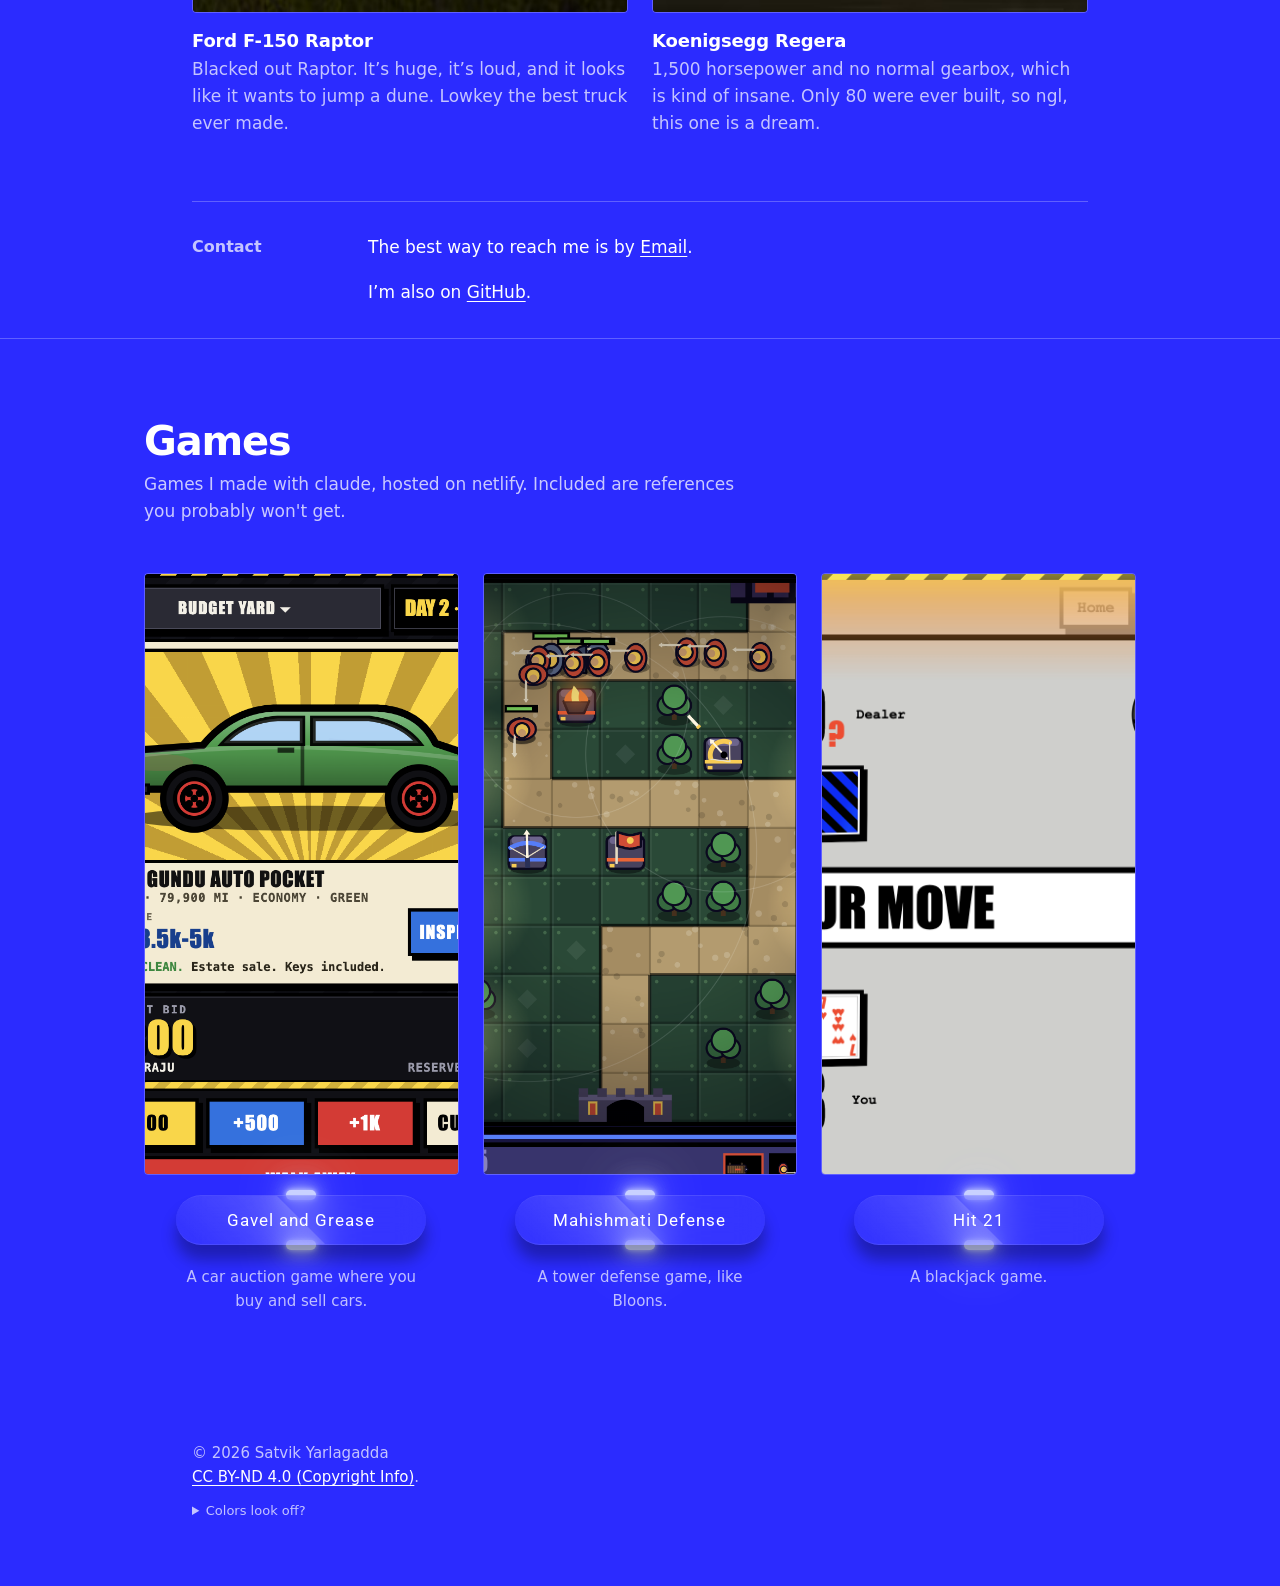
==== commit 20e373b6: "Add display troubleshooting tip Co-authored-by: Copilot <223556219+Copilot@users.noreply.github.com>" ====
--- a/index.html
+++ b/index.html
@@ -228,6 +228,10 @@
   <footer>
     <p>© 2026 Satvik Yarlagadda</p>
     <p><a href="https://creativecommons.org/licenses/by-nd/4.0/">CC BY-ND 4.0 (Copyright Info)</a>.</p>
+    <details class="display-help">
+      <summary>Colors look off?</summary>
+      <p>A browser setting or dark mode extension may be overriding this site. Turn off forced dark mode for saisatvik.com, then use the Dark/Light button in the header to choose the site's theme.</p>
+    </details>
   </footer>
 
   <script src="script.js" defer></script>
--- a/style.css
+++ b/style.css
@@ -323,6 +323,21 @@
   font-size: 0.9375rem;
 }
 footer p { margin: 0; }
+.display-help {
+  margin-top: 0.75rem;
+  font-size: 0.8125rem;
+}
+.display-help summary {
+  width: fit-content;
+  cursor: pointer;
+  text-underline-offset: 0.2em;
+}
+.display-help summary:hover { color: var(--ink); }
+.display-help p {
+  max-width: 38rem;
+  margin-top: 0.5rem;
+  line-height: 1.5;
+}
 
 @media (max-width: 760px) {
   .top {
@@ -1566,6 +1581,10 @@
 .not-found-footer p { margin: 0; }
 .not-found-footer a { color: var(--muted); text-decoration: none; }
 .not-found-footer a:hover { color: var(--ink); }
+.not-found-footer .display-help {
+  flex-basis: 100%;
+  margin-top: 0;
+}
 
 @media (max-width: 640px) {
   .not-found {
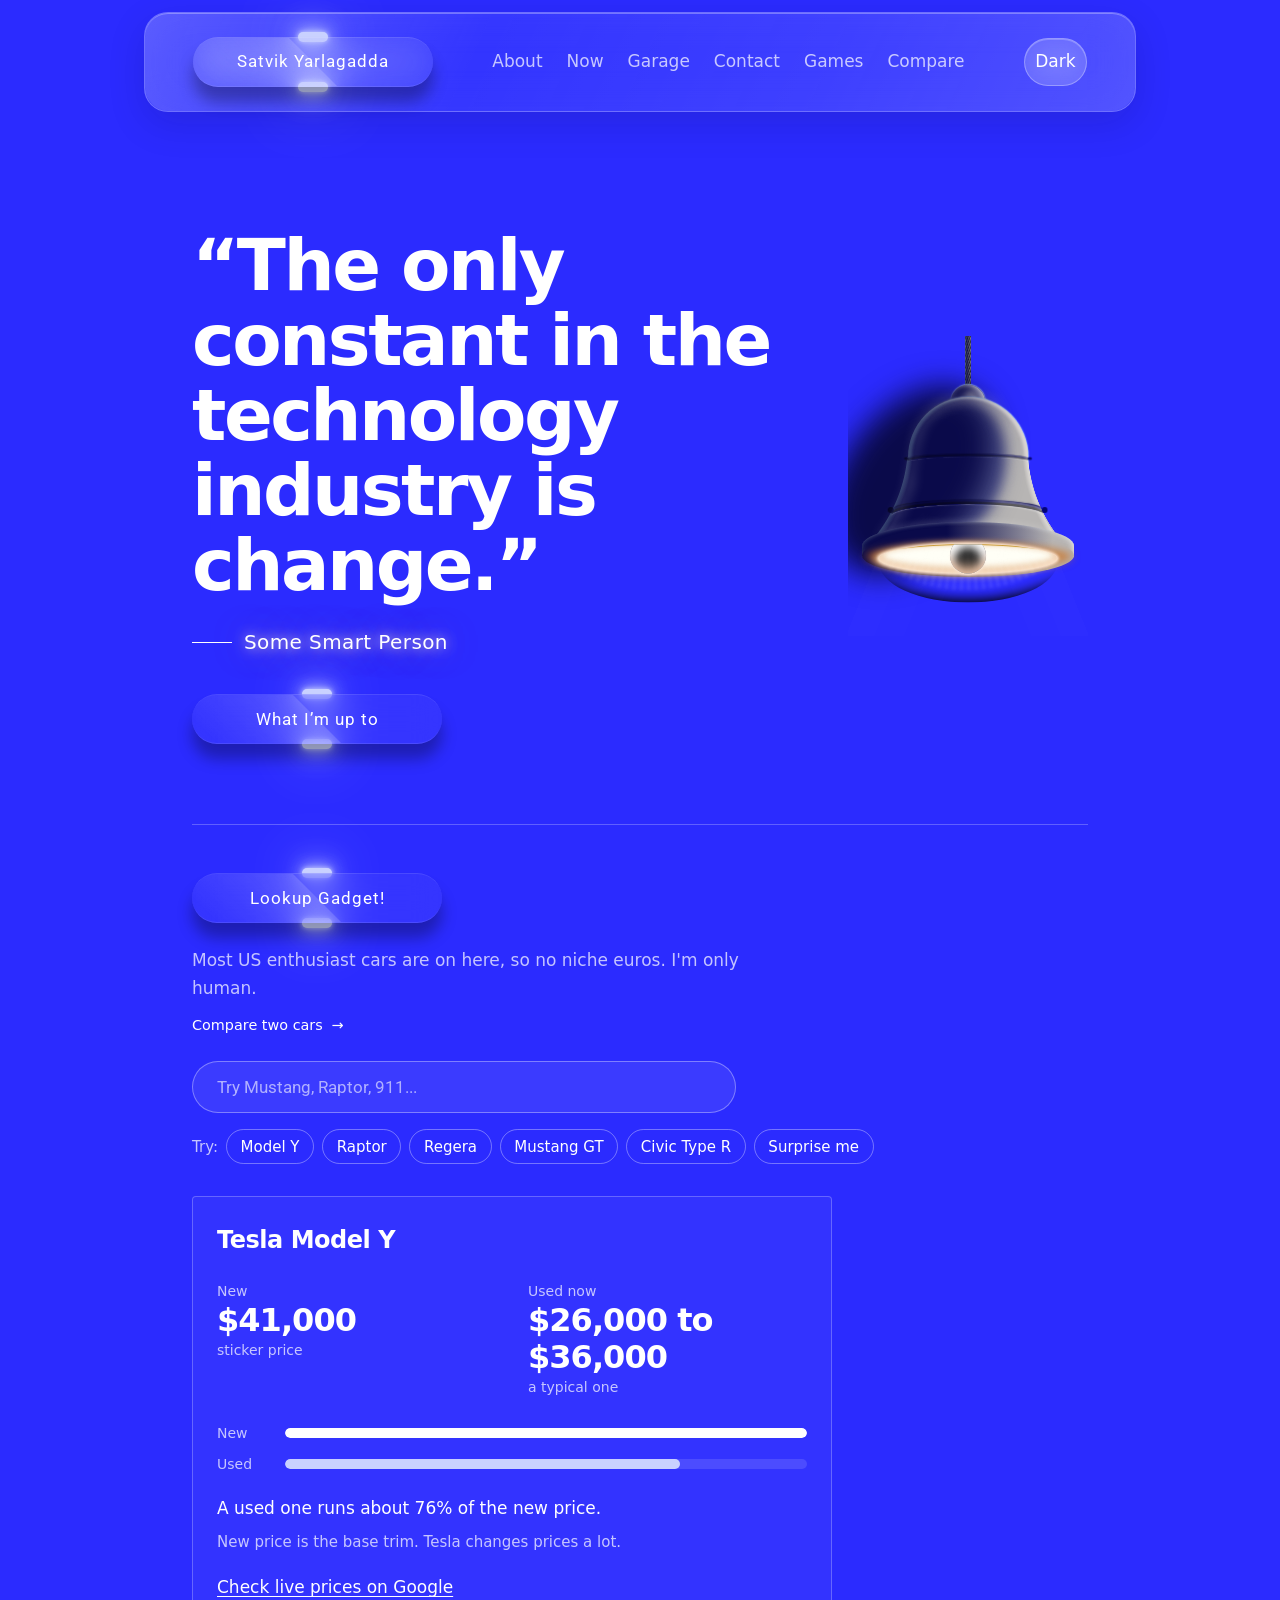
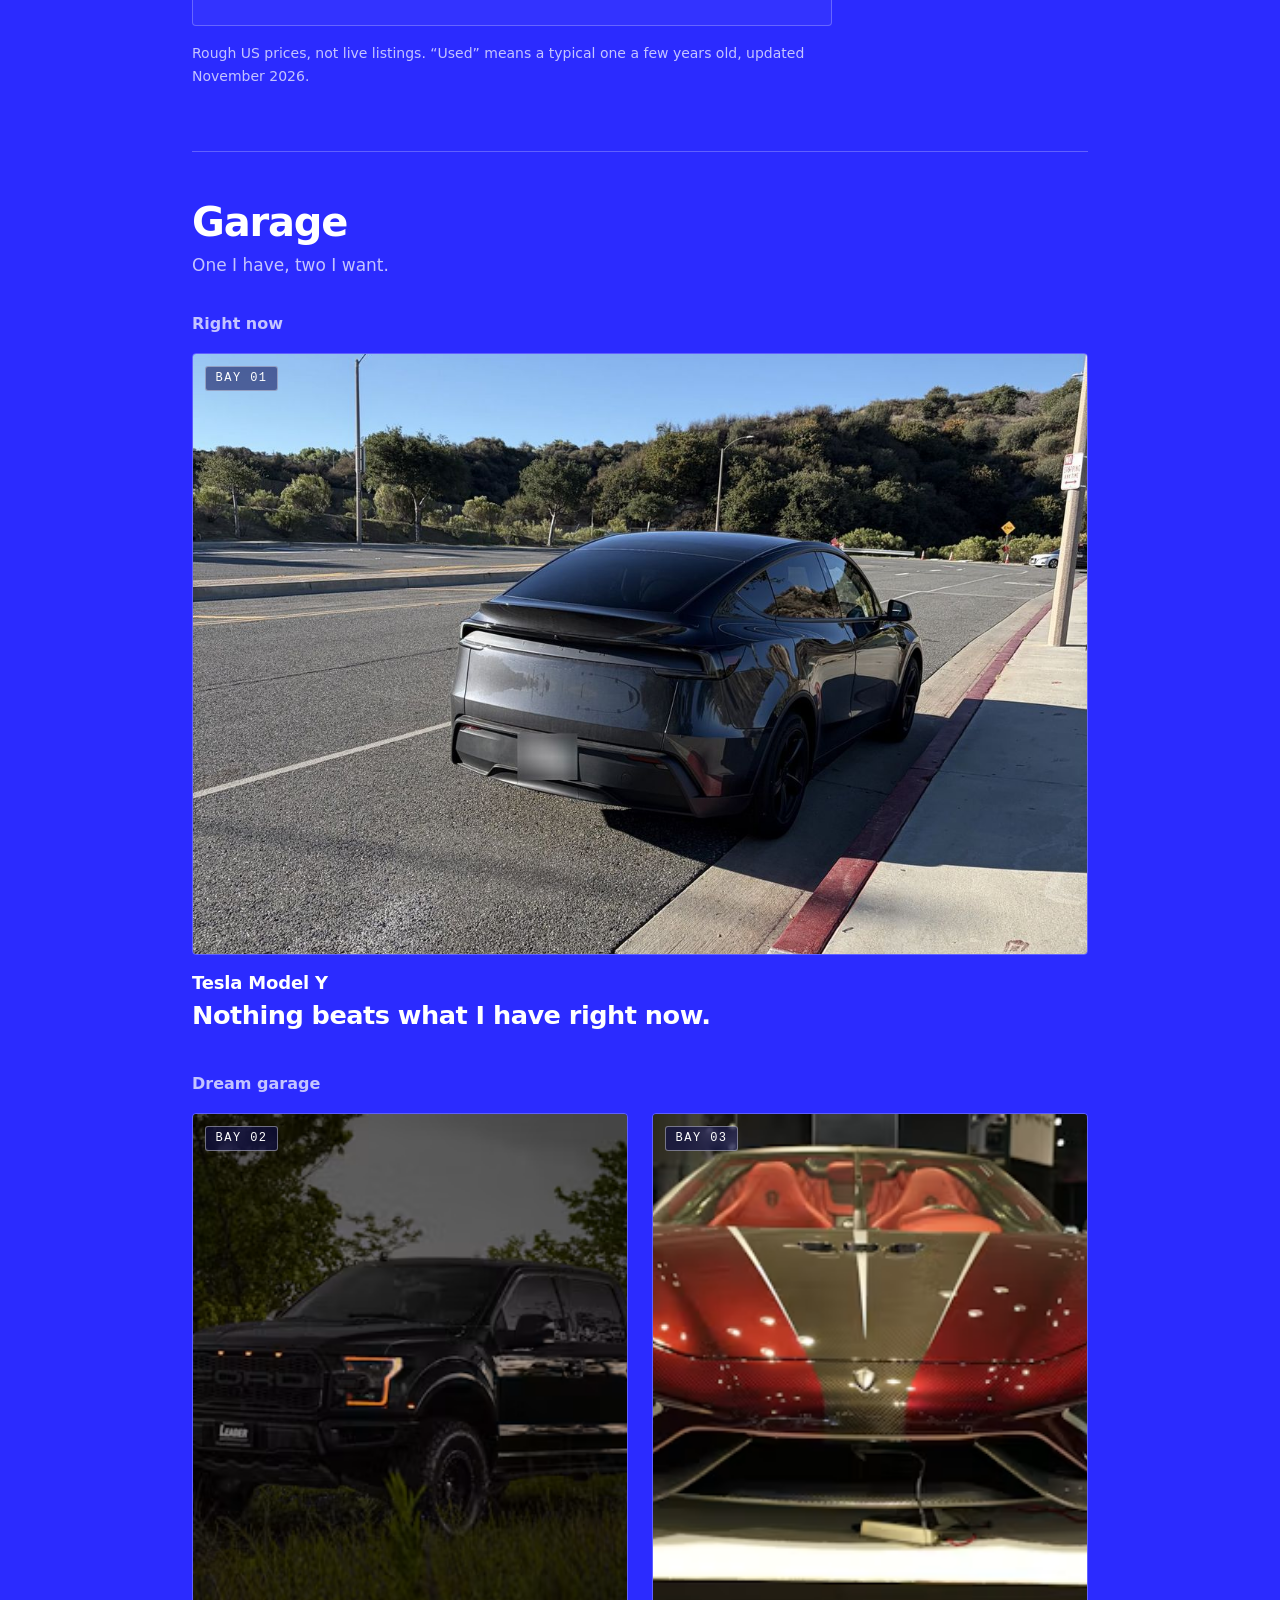
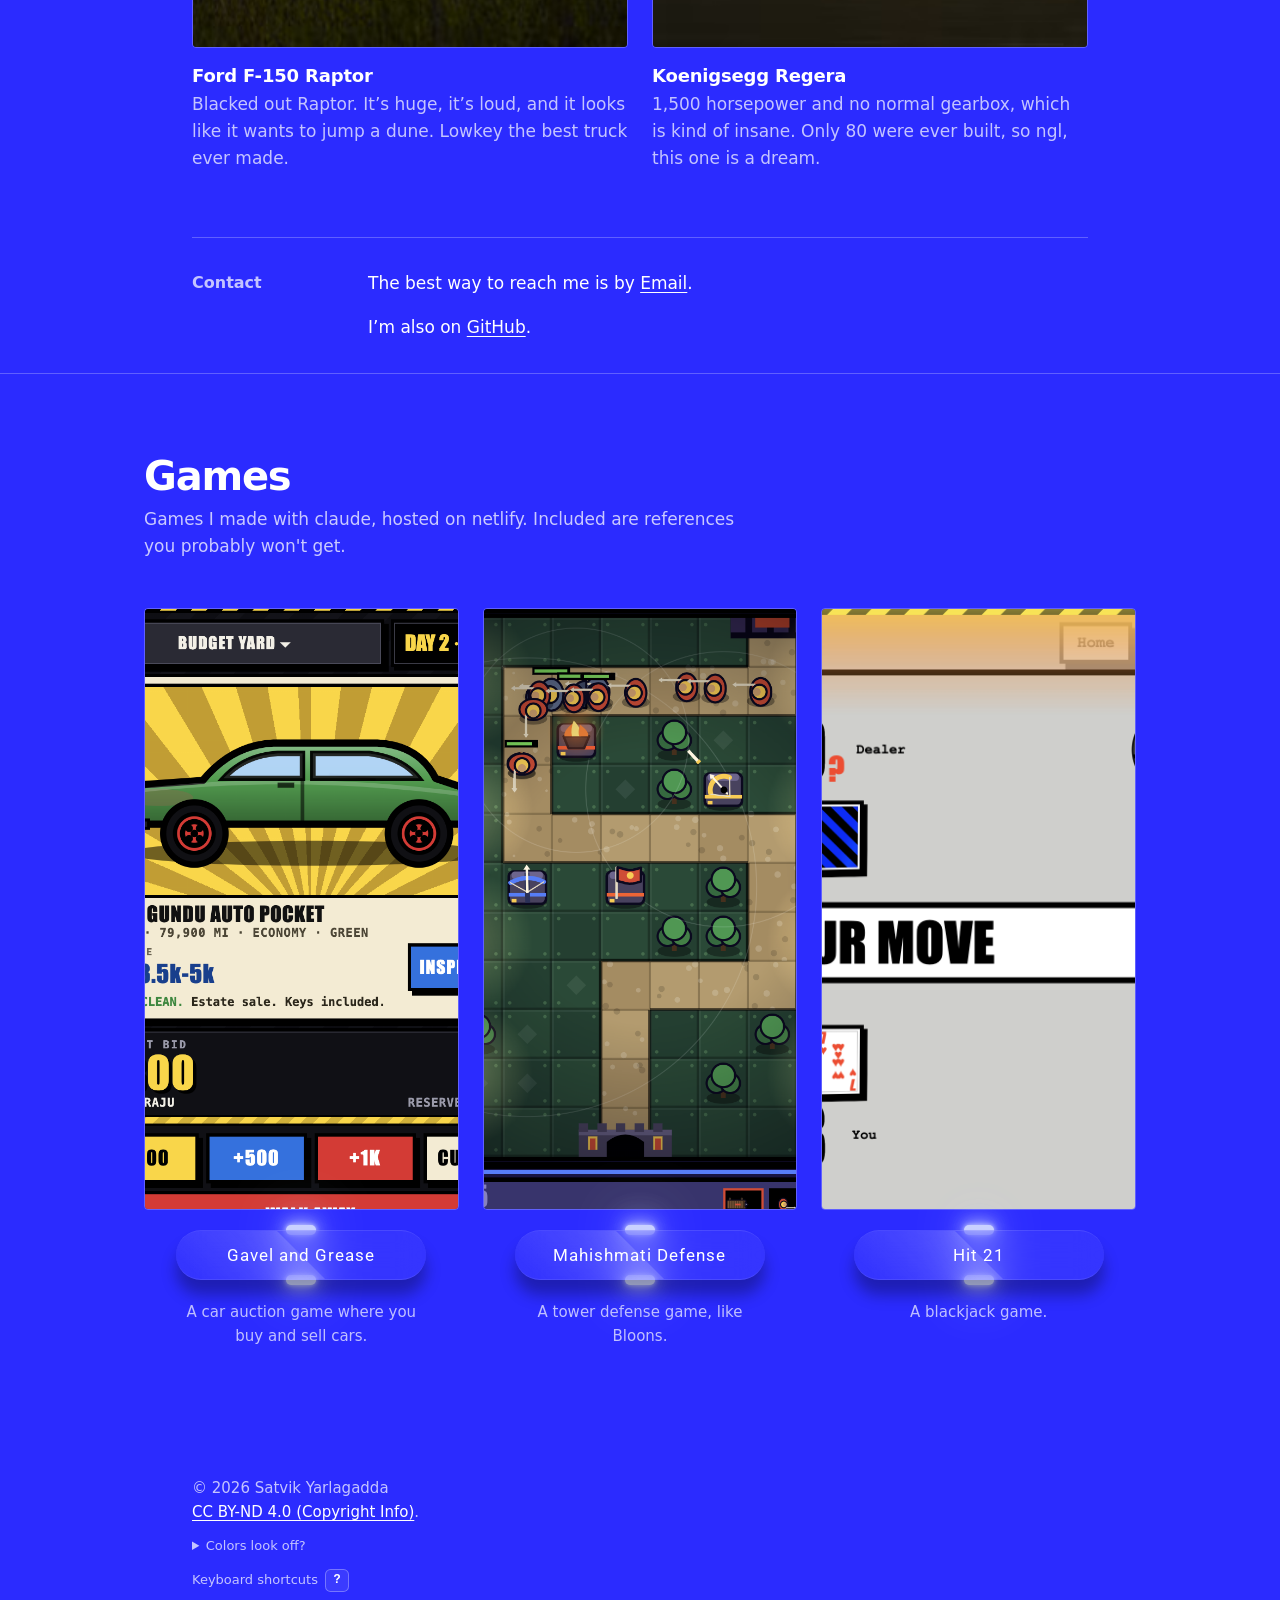
==== commit 92072187: "Add searchable car comparison Co-authored-by: Copilot <223556219+Copilot@users.noreply.github.com>" ====
--- a/index.html
+++ b/index.html
@@ -50,6 +50,7 @@
       <a href="#garage">Garage</a>
       <a href="#contact">Contact</a>
       <a href="#games">Games</a>
+      <a href="compare.html">Compare</a>
     </nav>
 
     <button class="theme-toggle" type="button" aria-label="Toggle dark mode" aria-pressed="false">Dark</button>
@@ -110,10 +111,11 @@
     <section id="price-check" class="tool">
       <div class="btn"><a>Lookup Gadget!</a></div>
       <p class="tool-lead">Most US enthusiast cars are on here, so no niche euros. I'm only human.</p>
+      <p class="compare-cta"><a href="compare.html">Compare two cars <span aria-hidden="true">→</span></a></p>
 
       <div class="finder">
         <label class="sr-only" for="car-input">Search for a car</label>
-        <input id="car-input" type="text" role="combobox" aria-expanded="false" aria-controls="car-list" aria-autocomplete="list" autocomplete="off" spellcheck="false" placeholder="Try Mustang, Raptor, 911...">
+        <input id="car-input" data-shortcut-search type="text" role="combobox" aria-expanded="false" aria-controls="car-list" aria-autocomplete="list" autocomplete="off" spellcheck="false" placeholder="Try Mustang, Raptor, 911...">
         <ul id="car-list" class="suggest" role="listbox" hidden></ul>
       </div>
 
@@ -232,6 +234,18 @@
       <summary>Colors look off?</summary>
       <p>A browser setting or dark mode extension may be overriding this site. Turn off forced dark mode for saisatvik.com, then use the Dark/Light button in the header to choose the site's theme.</p>
     </details>
+    <button class="shortcut-help" type="button" aria-haspopup="dialog" aria-controls="shortcut-dialog">Keyboard shortcuts <kbd>?</kbd></button>
+    <dialog class="shortcut-dialog" id="shortcut-dialog" aria-labelledby="shortcut-title">
+      <div class="shortcut-dialog-head">
+        <h2 id="shortcut-title">Keyboard shortcuts</h2>
+        <form method="dialog"><button class="shortcut-close" aria-label="Close shortcuts">×</button></form>
+      </div>
+      <dl>
+        <div><dt><kbd>/</kbd></dt><dd>Focus car search</dd></div>
+        <div><dt><kbd>?</kbd></dt><dd>Show or hide this guide</dd></div>
+        <div><dt><kbd>Esc</kbd></dt><dd>Close this guide</dd></div>
+      </dl>
+    </dialog>
   </footer>
 
   <script src="script.js" defer></script>
--- a/style.css
+++ b/style.css
@@ -338,6 +338,73 @@
   margin-top: 0.5rem;
   line-height: 1.5;
 }
+.shortcut-help {
+  display: inline-flex;
+  align-items: center;
+  gap: 0.45rem;
+  margin-top: 0.75rem;
+  padding: 0;
+  border: 0;
+  background: none;
+  color: var(--muted);
+  font: inherit;
+  font-size: 0.8125rem;
+  cursor: pointer;
+}
+.shortcut-help:hover { color: var(--ink); }
+.shortcut-help:focus-visible,
+.shortcut-close:focus-visible { outline: 2px solid var(--ink); outline-offset: 3px; }
+.shortcut-help kbd,
+.shortcut-dialog kbd {
+  min-width: 1.5rem;
+  padding: 0.08rem 0.35rem;
+  border: 1px solid rgba(255, 255, 255, 0.3);
+  border-radius: 0.35rem;
+  background: rgba(255, 255, 255, 0.08);
+  color: var(--ink);
+  font: 600 0.75rem/1.5 ui-monospace, "SF Mono", Menlo, monospace;
+  text-align: center;
+}
+.shortcut-dialog {
+  width: min(28rem, calc(100vw - 2rem));
+  max-width: none;
+  padding: 1.5rem;
+  border: 1px solid rgba(255, 255, 255, 0.28);
+  border-radius: 1.25rem;
+  background: rgba(18, 24, 88, 0.96);
+  box-shadow: 0 24px 70px rgba(0, 0, 35, 0.45), inset 0 1px 0 rgba(255, 255, 255, 0.16);
+  color: var(--ink);
+}
+.shortcut-dialog::backdrop {
+  background: rgba(5, 8, 40, 0.58);
+  backdrop-filter: blur(5px);
+}
+.shortcut-dialog-head {
+  display: flex;
+  align-items: center;
+  justify-content: space-between;
+  gap: 1rem;
+  margin-bottom: 1.25rem;
+}
+.shortcut-dialog h2 { margin: 0; font-size: 1.25rem; }
+.shortcut-dialog form { margin: 0; }
+.shortcut-close {
+  width: 2rem;
+  height: 2rem;
+  border: 1px solid rgba(255, 255, 255, 0.25);
+  border-radius: 50%;
+  background: rgba(255, 255, 255, 0.08);
+  color: var(--ink);
+  font: inherit;
+  font-size: 1.25rem;
+  line-height: 1;
+  cursor: pointer;
+}
+.shortcut-dialog dl { display: grid; gap: 0.8rem; margin: 0; }
+.shortcut-dialog dl > div { display: grid; grid-template-columns: 2rem 1fr; align-items: center; gap: 0.75rem; }
+.shortcut-dialog dt,
+.shortcut-dialog dd { margin: 0; }
+.shortcut-dialog dd { color: var(--muted); font-size: 0.9rem; }
 
 @media (max-width: 760px) {
   .top {
@@ -380,6 +447,13 @@
   }
 }
 
+@media (min-width: 761px) and (max-width: 920px) {
+  .top { gap: 0.65rem; }
+  .top .brand-btn { width: 11.5rem; }
+  .site-nav { gap: 0.75rem; font-size: 0.9rem; }
+  .theme-toggle { min-height: 2.75rem; padding-inline: 0.5rem; font-size: 0.9rem; }
+}
+
 @supports not (backdrop-filter: blur(1px)) {
   @media (max-width: 760px) {
     .site-nav { background: rgba(20, 20, 120, 0.98); }
@@ -400,6 +474,194 @@
   .btn a::before,
   .btn::before,
   .btn::after { transition: none; }
+}
+
+/* Car comparison */
+.compare-page { padding-block: clamp(2.5rem, 8vw, 5rem) 4rem; }
+.compare-eyebrow {
+  margin: 0 0 1rem;
+  color: var(--muted);
+  font-size: 0.75rem;
+  font-weight: 650;
+  letter-spacing: 0.14em;
+  text-transform: uppercase;
+}
+.compare-page > h1 {
+  margin: 0;
+  font-size: clamp(2.75rem, 7vw, 5rem);
+  letter-spacing: -0.07em;
+  line-height: 0.96;
+}
+.compare-lead {
+  max-width: 38rem;
+  margin: 1.25rem 0 2.5rem;
+  color: var(--muted);
+}
+.compare-controls {
+  display: grid;
+  grid-template-columns: minmax(0, 1fr) auto minmax(0, 1fr);
+  align-items: end;
+  gap: 1rem;
+  max-width: 52rem;
+}
+.compare-controls label { display: grid; gap: 0.5rem; min-width: 0; }
+.compare-controls label > span {
+  color: var(--muted);
+  font-size: 0.8rem;
+  font-weight: 600;
+}
+.compare-picker { position: relative; }
+.compare-picker input {
+  width: 100%;
+  min-height: 3.25rem;
+  padding: 0 1rem;
+  border: 1px solid rgba(255, 255, 255, 0.32);
+  border-radius: 0.8rem;
+  background: rgba(255, 255, 255, 0.08);
+  color: var(--ink);
+  font: inherit;
+}
+.compare-picker input::placeholder { color: rgba(255, 255, 255, 0.58); }
+.compare-picker input:focus-visible { outline: 2px solid var(--glow); outline-offset: 3px; }
+.compare-picker .suggest {
+  max-height: 17rem;
+  overflow: auto;
+  overscroll-behavior: contain;
+}
+.suggest li[aria-disabled="true"].suggest-empty {
+  color: var(--muted);
+  cursor: default;
+}
+.compare-versus {
+  padding-bottom: 0.85rem;
+  color: var(--muted);
+  font-size: 0.7rem;
+  font-weight: 700;
+  letter-spacing: 0.12em;
+}
+.compare-note,
+.compare-footnote {
+  color: var(--muted);
+  font-size: 0.8125rem;
+}
+.compare-note { margin: 0.85rem 0 0; }
+.compare-results {
+  display: grid;
+  grid-template-columns: repeat(2, minmax(0, 1fr));
+  gap: 1rem;
+  margin-top: 2rem;
+}
+.compare-results[aria-busy="true"] { opacity: 0.55; }
+.compare-card {
+  min-width: 0;
+  padding: clamp(1.25rem, 3vw, 2rem);
+  border: 1px solid rgba(255, 255, 255, 0.22);
+  border-radius: 1.25rem;
+  background: linear-gradient(145deg, rgba(255, 255, 255, 0.09), rgba(255, 255, 255, 0.025));
+  box-shadow: inset 0 1px 0 rgba(255, 255, 255, 0.1);
+  animation: compare-arrive 0.3s ease both;
+}
+.compare-card:nth-child(2) { animation-delay: 0.06s; }
+@keyframes compare-arrive {
+  from { opacity: 0.5; transform: translateY(6px); }
+  to { opacity: 1; transform: translateY(0); }
+}
+.compare-card-label {
+  margin: 0 0 0.5rem;
+  color: var(--muted);
+  font-size: 0.7rem;
+  font-weight: 650;
+  letter-spacing: 0.13em;
+}
+.compare-card h2 {
+  min-height: 2.4em;
+  margin: 0 0 1.25rem;
+  font-size: clamp(1.25rem, 2.5vw, 1.75rem);
+  letter-spacing: -0.035em;
+  line-height: 1.2;
+}
+.compare-stats { margin: 0; }
+.compare-stats > div {
+  display: flex;
+  justify-content: space-between;
+  align-items: baseline;
+  gap: 1rem;
+  padding-block: 0.8rem;
+  border-top: 1px solid var(--rule);
+}
+.compare-stats dt { color: var(--muted); font-size: 0.875rem; }
+.compare-stats dd {
+  margin: 0;
+  font-size: clamp(1rem, 2.4vw, 1.4rem);
+  font-weight: 650;
+  font-variant-numeric: tabular-nums;
+  text-align: right;
+}
+.compare-bars { display: grid; gap: 0.65rem; margin-top: 1.25rem; }
+.compare-bar-row {
+  display: grid;
+  grid-template-columns: 5.25rem minmax(2rem, 1fr) auto;
+  align-items: center;
+  gap: 0.6rem;
+  color: var(--muted);
+  font-size: 0.75rem;
+}
+.compare-bar-row strong {
+  color: var(--ink);
+  font-size: 0.75rem;
+  font-variant-numeric: tabular-nums;
+  text-align: right;
+}
+.compare-track {
+  height: 0.45rem;
+  overflow: hidden;
+  border-radius: 999px;
+  background: rgba(255, 255, 255, 0.12);
+}
+.compare-fill {
+  display: block;
+  height: 100%;
+  border-radius: inherit;
+  background: var(--glow);
+  transition: width 0.35s ease;
+}
+.compare-card:nth-child(2) .compare-fill { background: rgba(255, 255, 255, 0.72); }
+.compare-car-note {
+  margin: 1.25rem 0 0;
+  color: var(--muted);
+  font-size: 0.8125rem;
+}
+.compare-insight {
+  grid-column: 1 / -1;
+  margin: 0;
+  padding: 1rem 1.25rem;
+  border-left: 2px solid var(--glow);
+  background: rgba(255, 255, 255, 0.04);
+  color: var(--muted);
+  font-size: 0.9rem;
+}
+.compare-error { color: #ffd3d6; }
+.compare-error[hidden] { display: none; }
+.compare-footnote { margin: 1rem 0 0; }
+.compare-back { margin: 2rem 0 0; }
+.compare-cta { margin: -0.75rem 0 1.5rem; font-size: 0.9rem; }
+.compare-cta a { text-decoration: none; }
+.compare-cta a:hover { text-decoration: underline; }
+.compare-cta span { display: inline-block; margin-left: 0.25rem; transition: transform 0.2s ease; }
+.compare-cta a:hover span { transform: translateX(3px); }
+
+@media (max-width: 640px) {
+  .compare-controls { grid-template-columns: 1fr; gap: 0.75rem; }
+  .compare-versus { padding: 0; text-align: center; }
+  .compare-results { grid-template-columns: 1fr; }
+  .compare-card h2 { min-height: 0; }
+  .compare-insight { grid-column: auto; }
+}
+
+@media (prefers-reduced-motion: reduce) {
+  .compare-card { animation: none; }
+  .compare-fill,
+  .compare-cta span { transition: none; }
 }
 /* About page timeline */
 .lead-text {
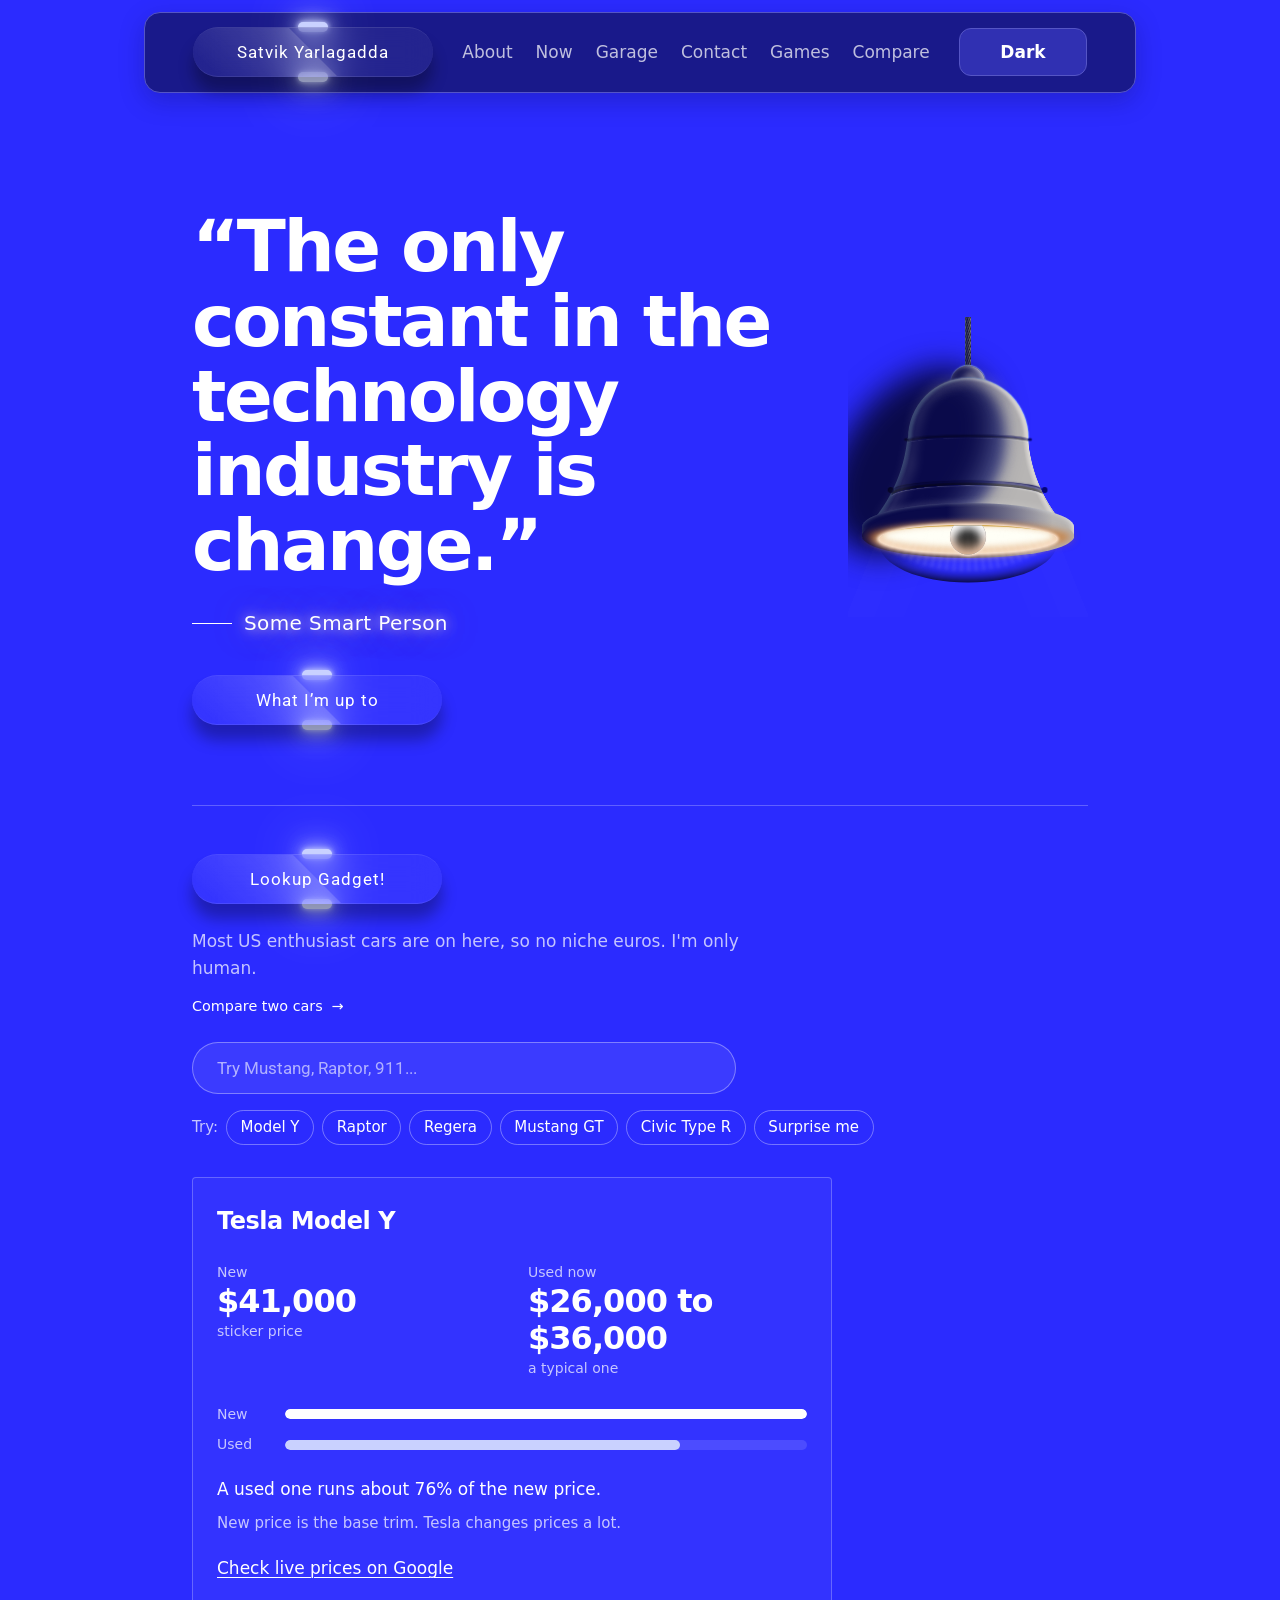
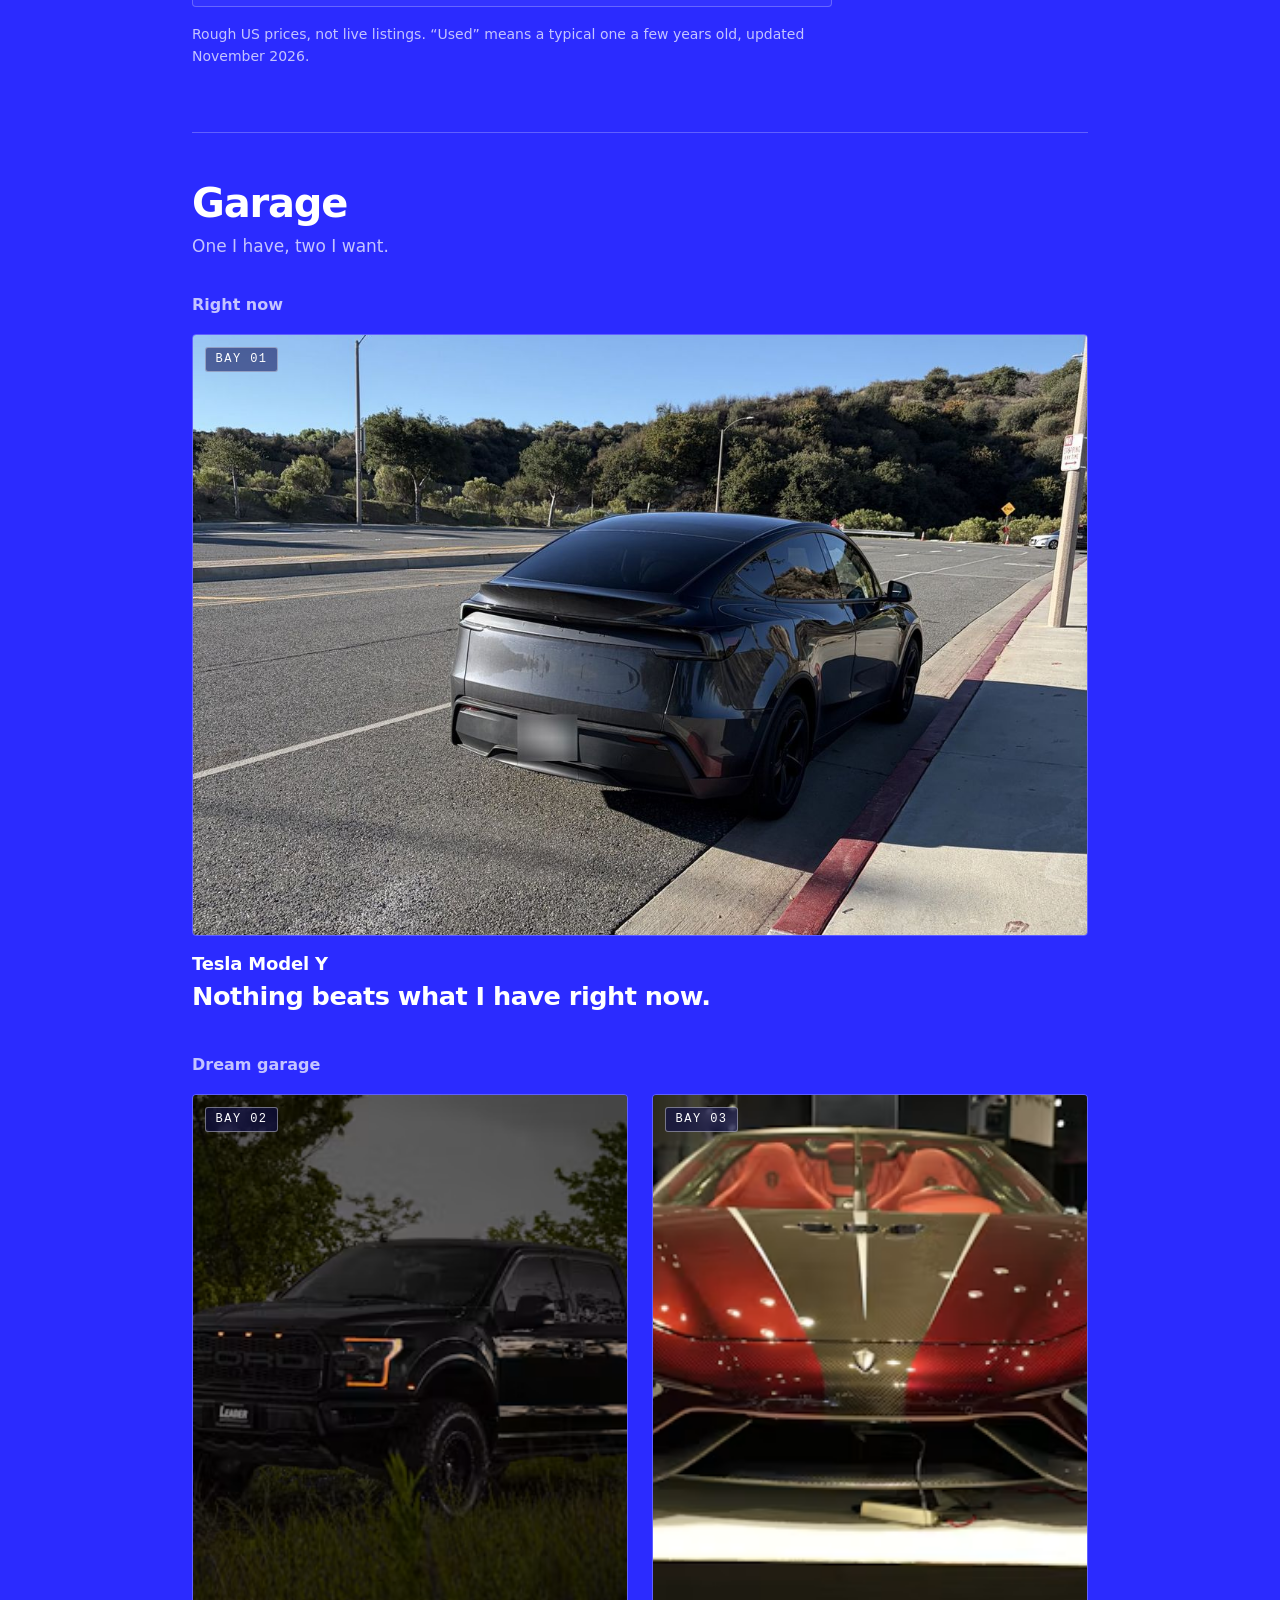
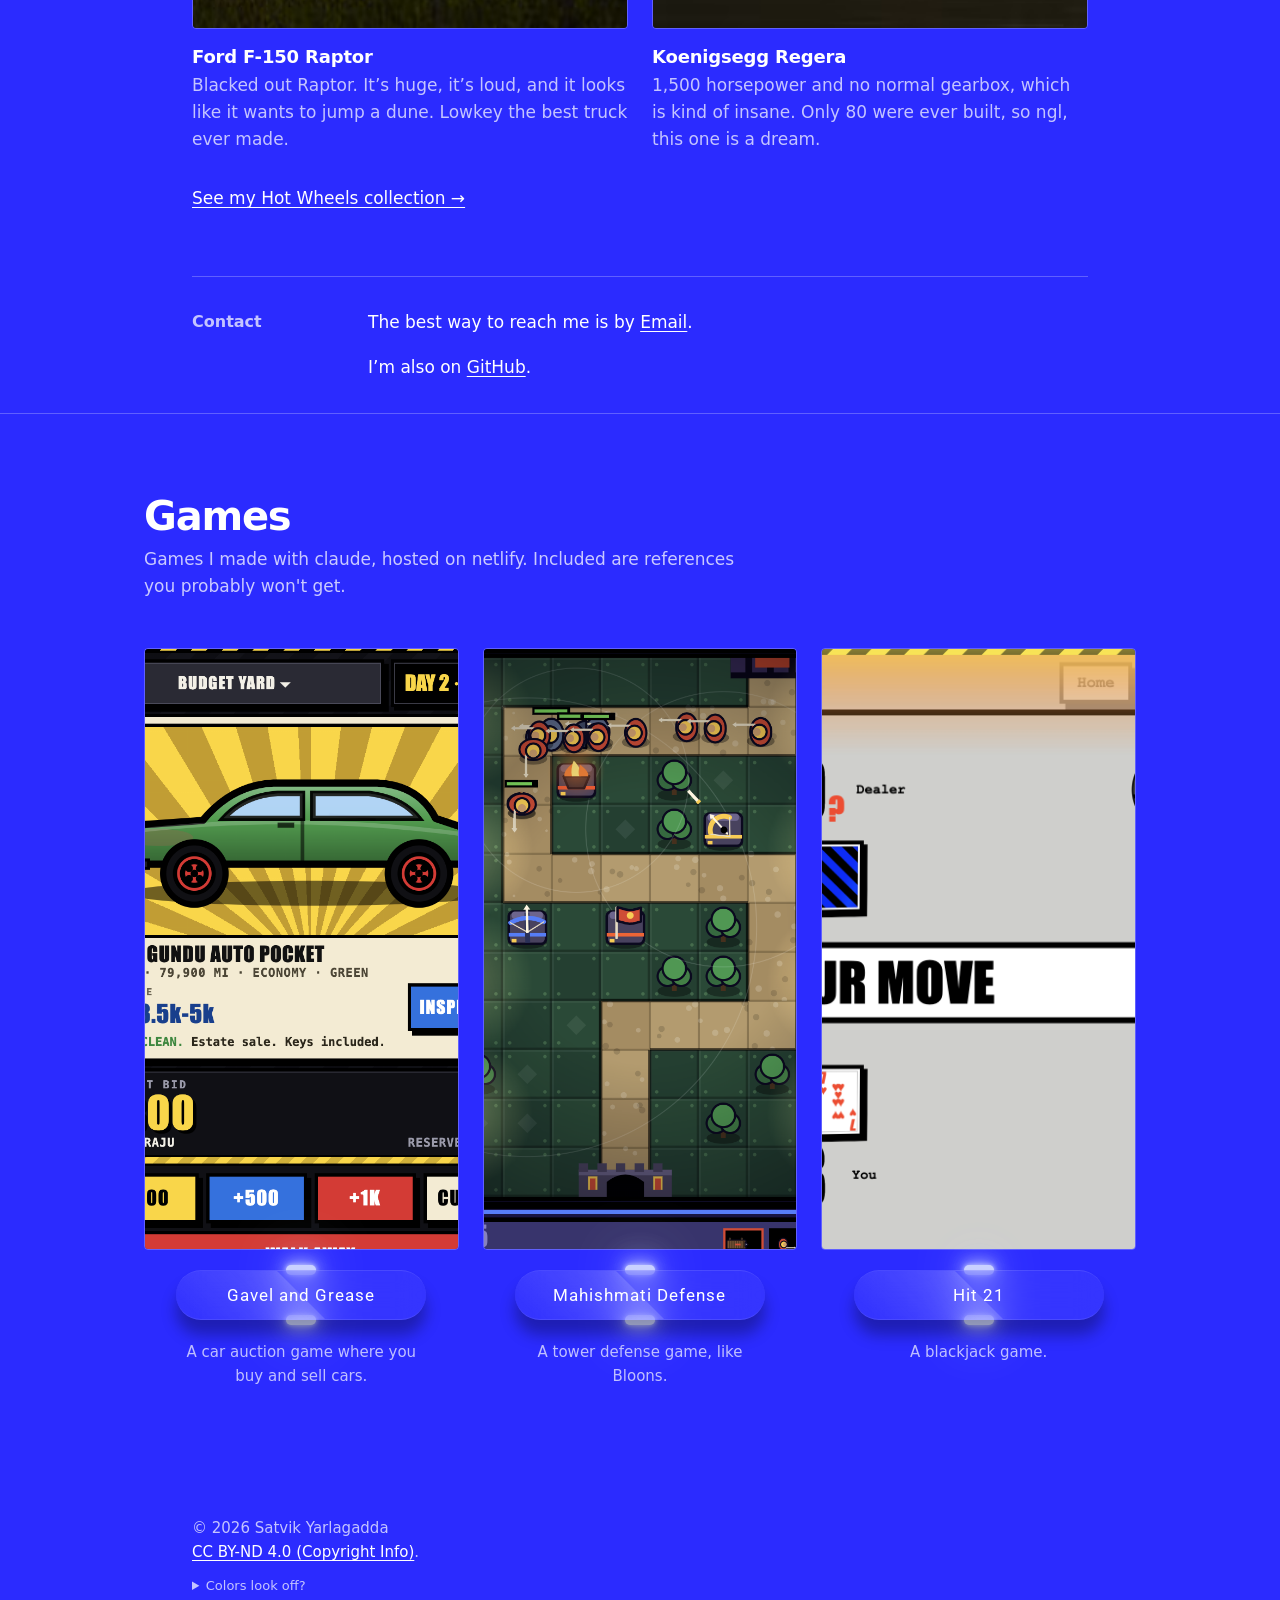
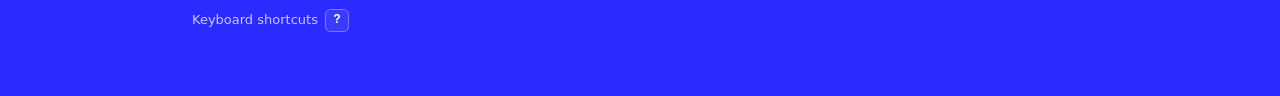
==== commit eecc723d: "Add Hot Wheels collection page" ====
--- a/index.html
+++ b/index.html
@@ -176,6 +176,7 @@
           </figcaption>
         </figure>
       </div>
+      <p class="garage-collection-link"><a href="hotwheels.html">See my Hot Wheels collection →</a></p>
     </section>
 
     <section id="contact" class="row">
--- a/style.css
+++ b/style.css
@@ -5,6 +5,11 @@
   --rule: rgba(255, 255, 255, 0.25);
   --link: #ffffff;
   --glow: #c9d1ff;
+  --header-bg: #19198a;
+  --header-bg-scrolled: #151575;
+  --header-control: #3030b2;
+  --header-hover: #4141c5;
+  --header-border: #5555c5;
   --measure: 62rem;
   --gutter: clamp(1.25rem, 5vw, 3rem);
 }
@@ -12,6 +17,11 @@
 html[data-theme="dark"] {
   --bg: #101653;
   --glow: #aab8ff;
+  --header-bg: #171f57;
+  --header-bg-scrolled: #121a4b;
+  --header-control: #253174;
+  --header-hover: #30428a;
+  --header-border: #3b4982;
 }
 
 *, *::before, *::after { box-sizing: border-box; }
@@ -55,88 +65,66 @@
   position: sticky;
   top: max(0.75rem, env(safe-area-inset-top));
   z-index: 100;
-  isolation: isolate;
   display: flex;
   justify-content: space-between;
   align-items: center;
   flex-wrap: wrap;
   gap: 1rem;
-  padding-block: 1.5rem;
-  border: 1px solid rgba(255, 255, 255, 0.28);
-  border-radius: 1.5rem;
-  background: rgba(98, 105, 255, 0.28);
-  box-shadow:
-    0 12px 36px rgba(11, 12, 72, 0.16),
-    inset 0 1px 0 rgba(255, 255, 255, 0.3);
-  backdrop-filter: blur(24px) saturate(1.6);
-  -webkit-backdrop-filter: blur(24px) saturate(1.6);
-  transition: padding 0.2s ease, box-shadow 0.2s ease, background-color 0.2s ease, border-radius 0.2s ease;
-}
-.top::before {
-  content: "";
-  position: absolute;
-  inset: 0;
-  z-index: -1;
-  border-radius: inherit;
-  background: linear-gradient(
-    115deg,
-    rgba(255, 255, 255, 0.18),
-    transparent 34%,
-    rgba(255, 255, 255, 0.05) 68%,
-    rgba(255, 255, 255, 0.14)
-  );
-  pointer-events: none;
+  width: min(calc(100% - 2rem), var(--measure));
+  padding-block: 0.9rem;
+  border: 1px solid var(--header-border);
+  border-radius: 1rem;
+  background-color: var(--header-bg);
+  box-shadow: 0 8px 24px rgba(11, 12, 72, 0.25);
+  transition: padding 0.2s ease, box-shadow 0.2s ease, background-color 0.2s ease;
 }
 .top.is-scrolled {
-  padding-block: 0.9rem;
-  border-radius: 1.25rem;
-  background-color: rgba(78, 84, 232, 0.38);
-  box-shadow:
-    0 16px 42px rgba(11, 12, 72, 0.22),
-    inset 0 1px 0 rgba(255, 255, 255, 0.34);
-}
-html[data-theme="dark"] .top { background: rgba(30, 42, 130, 0.42); }
-html[data-theme="dark"] .top.is-scrolled { background-color: rgba(20, 29, 100, 0.62); }
-@supports not (backdrop-filter: blur(1px)) {
-  .top { background: rgba(43, 43, 255, 0.94); }
-  .top.is-scrolled { background: rgba(43, 43, 255, 0.98); }
-  html[data-theme="dark"] .top { background: rgba(16, 21, 72, 0.97); }
-  html[data-theme="dark"] .top.is-scrolled { background: rgba(16, 21, 72, 0.99); }
-}
-.top .btn { flex: none; width: 15rem; }
-.top .brand-btn { width: min(15rem, 100%); }
+  padding-block: 0.7rem;
+  background-color: var(--header-bg-scrolled);
+  box-shadow: 0 10px 28px rgba(11, 12, 72, 0.3);
+}
+.top .btn { flex: none; width: 15rem; max-width: none; height: 50px; }
+.top .brand-btn { width: 15rem; }
+.top .brand-btn a { white-space: nowrap; }
+.top .brand-btn:hover a,
+.top .brand-btn:focus-within a { letter-spacing: 1px; }
 .site-nav { display: flex; align-items: center; gap: 1.5rem; }
-.site-nav a { color: var(--muted); text-decoration: none; }
-.site-nav a:hover { color: var(--ink); text-decoration: underline; }
-.site-nav a[aria-current="page"] { color: var(--ink); }
+.site-nav a {
+  padding: 0.45rem 0.65rem;
+  border-radius: 0.65rem;
+  color: var(--muted);
+  text-decoration: none;
+  transition: background-color 0.2s ease, color 0.2s ease;
+}
+.site-nav a:hover { background: var(--header-hover); color: var(--ink); }
+.site-nav a[aria-current="page"] {
+  background: var(--header-control);
+  color: var(--ink);
+}
 
 .theme-toggle {
   min-height: 3rem;
   padding: 0 0.65rem;
-  border: 1px solid rgba(255, 255, 255, 0.3);
-  border-radius: 999px;
-  background: rgba(255, 255, 255, 0.12);
-  box-shadow: inset 0 1px 0 rgba(255, 255, 255, 0.22);
-  backdrop-filter: blur(14px) saturate(1.4);
-  -webkit-backdrop-filter: blur(14px) saturate(1.4);
+  border: 1px solid var(--header-border);
+  border-radius: 0.75rem;
+  background: var(--header-control);
+  box-shadow: none;
   color: var(--ink);
   font: inherit;
   cursor: pointer;
   transition: background-color 0.2s ease;
 }
-.theme-toggle:hover { background: rgba(255, 255, 255, 0.22); }
+.theme-toggle:hover { background: var(--header-hover); }
 .theme-toggle:focus-visible { outline: 2px solid var(--ink); outline-offset: 3px; }
 
 .nav-toggle {
   display: none;
   width: 3rem;
   height: 3rem;
-  border: 1px solid rgba(255,255,255,0.3);
-  border-radius: 999px;
-  background: rgba(255,255,255,0.12);
-  box-shadow: inset 0 1px 0 rgba(255,255,255,0.22);
-  backdrop-filter: blur(14px) saturate(1.4);
-  -webkit-backdrop-filter: blur(14px) saturate(1.4);
+  border: 1px solid var(--header-border);
+  border-radius: 0.75rem;
+  background: var(--header-control);
+  box-shadow: none;
   padding: 0.65rem 0.7rem;
   cursor: pointer;
   color: var(--ink);
@@ -144,7 +132,9 @@
   justify-content: center;
   flex-direction: column;
   gap: 0.28rem;
-}
+  transition: background-color 0.2s ease;
+}
+.nav-toggle:hover { background: var(--header-hover); }
 .nav-toggle span {
   display: block;
   width: 1.4rem;
@@ -408,13 +398,22 @@
 
 @media (max-width: 760px) {
   .top {
-    padding-block: 1rem;
-    gap: 0.75rem;
+    display: grid;
+    grid-template-columns: minmax(0, 1fr) auto auto;
+    gap: 0.5rem;
+    padding: 0.6rem clamp(0.65rem, 3vw, 0.9rem);
   }
 
-  .top .brand-btn { width: 12rem; }
-
-  .nav-toggle { display: inline-flex; }
+  .top .brand-btn { width: auto; min-width: 0; }
+  .top .brand-btn a {
+    min-height: 2.75rem;
+    padding-inline: 0.65rem;
+    font-size: clamp(0.85rem, 4vw, 1rem);
+  }
+
+  .theme-toggle { min-height: 2.75rem; padding-inline: 0.65rem; }
+
+  .nav-toggle { display: inline-flex; width: 2.75rem; height: 2.75rem; }
 
   .site-nav {
     position: absolute;
@@ -425,17 +424,11 @@
     flex-direction: column;
     align-items: flex-start;
     padding: 1rem;
-    background: rgba(66, 72, 190, 0.62);
-    border: 1px solid rgba(255,255,255,0.26);
+    background: var(--header-bg);
+    border: 1px solid var(--header-border);
     border-radius: 1rem;
-    box-shadow:
-      0 18px 40px rgba(11, 12, 72, 0.24),
-      inset 0 1px 0 rgba(255,255,255,0.24);
-    backdrop-filter: blur(24px) saturate(1.6);
-    -webkit-backdrop-filter: blur(24px) saturate(1.6);
+    box-shadow: 0 12px 28px rgba(11, 12, 72, 0.3);
   }
-
-  html[data-theme="dark"] .site-nav { background: rgba(25, 33, 96, 0.88); }
 
   .site-nav.is-open {
     display: flex;
@@ -454,10 +447,16 @@
   .theme-toggle { min-height: 2.75rem; padding-inline: 0.5rem; font-size: 0.9rem; }
 }
 
-@supports not (backdrop-filter: blur(1px)) {
-  @media (max-width: 760px) {
-    .site-nav { background: rgba(20, 20, 120, 0.98); }
-    html[data-theme="dark"] .site-nav { background: rgba(16, 21, 72, 0.99); }
+@media (min-width: 921px) {
+  .site-nav { gap: clamp(0.45rem, 0.7vw, 1rem); }
+  .site-nav a {
+    padding-inline: clamp(0.35rem, 0.55vw, 0.65rem);
+    white-space: nowrap;
+  }
+  .theme-toggle {
+    width: clamp(7rem, 10vw, 9rem);
+    padding-inline: 1rem;
+    font-weight: 600;
   }
 }
 
@@ -964,6 +963,7 @@
   grid-template-columns: repeat(auto-fit, minmax(min(18rem, 100%), 1fr));
   gap: 2.5rem 1.5rem;
 }
+.garage-collection-link { margin: 2rem 0 0; }
 
 @media (max-width: 480px) {
   .prices { grid-template-columns: 1fr; }
